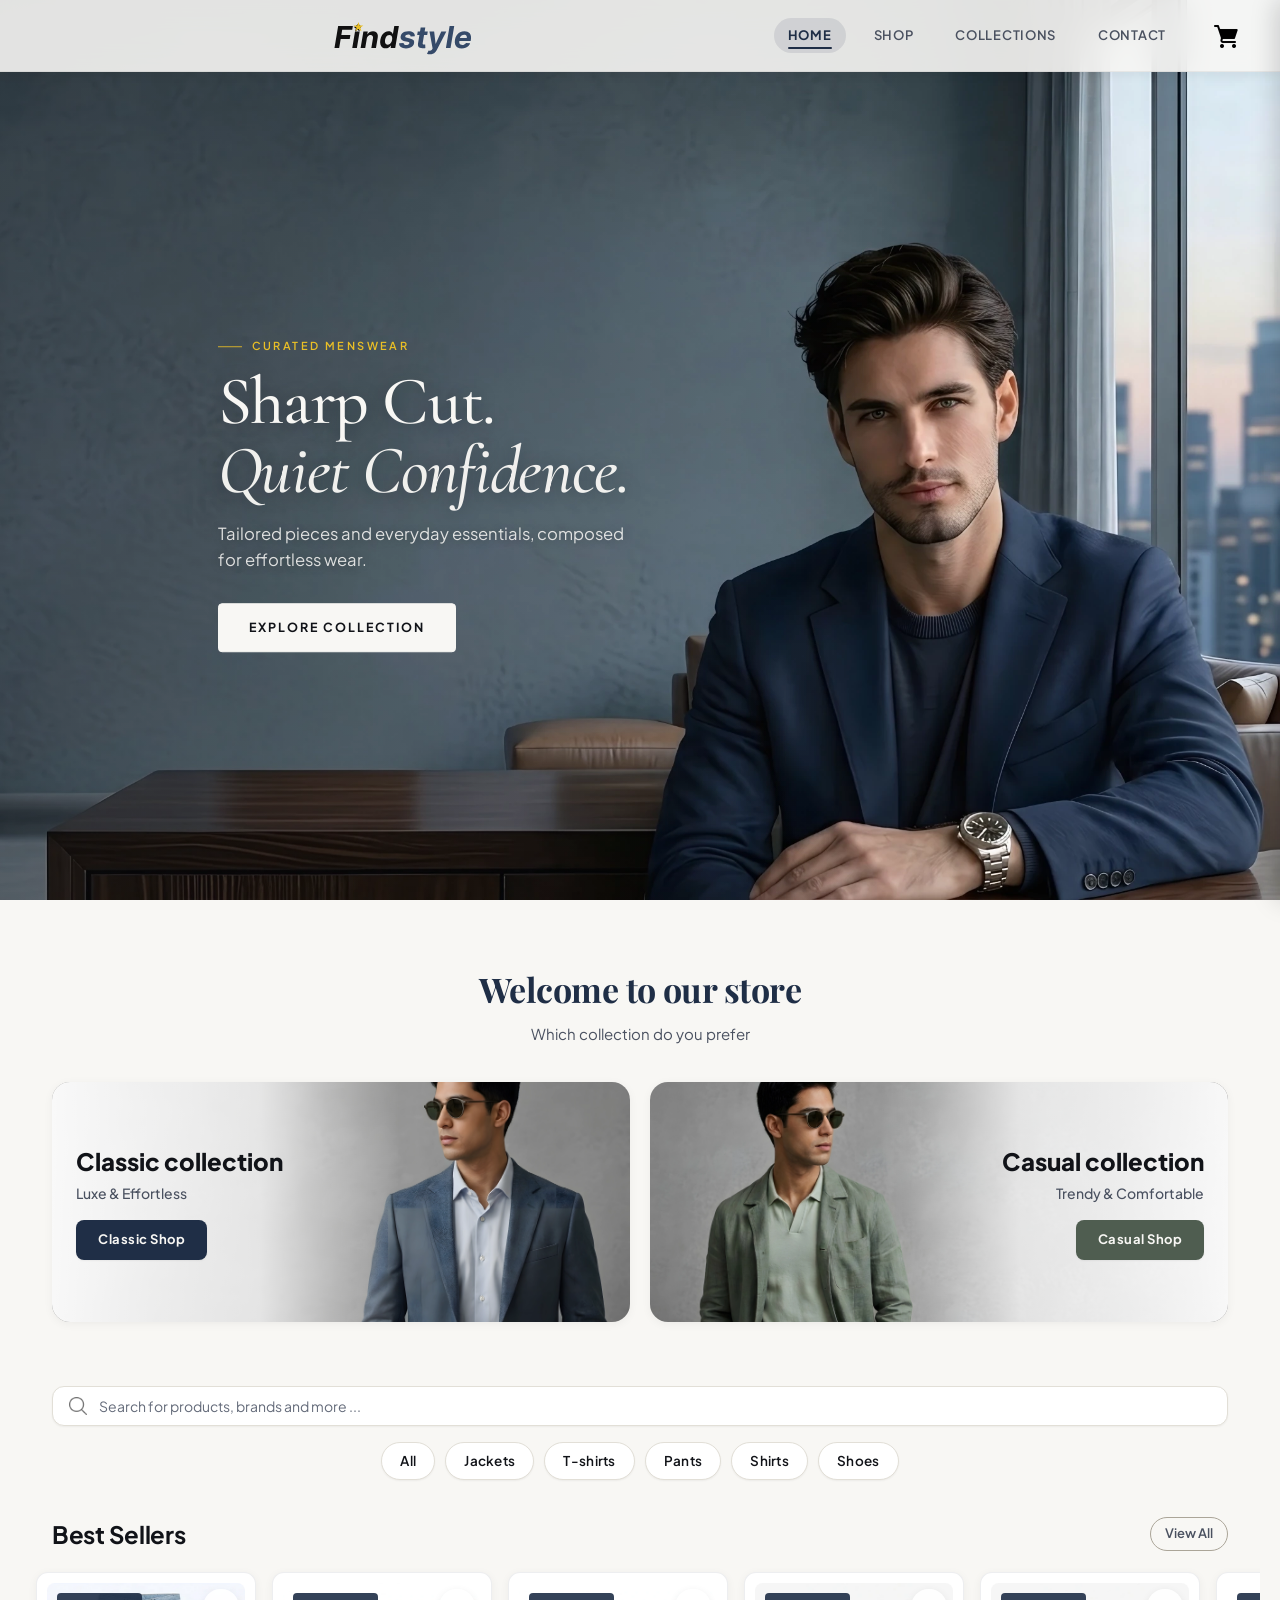
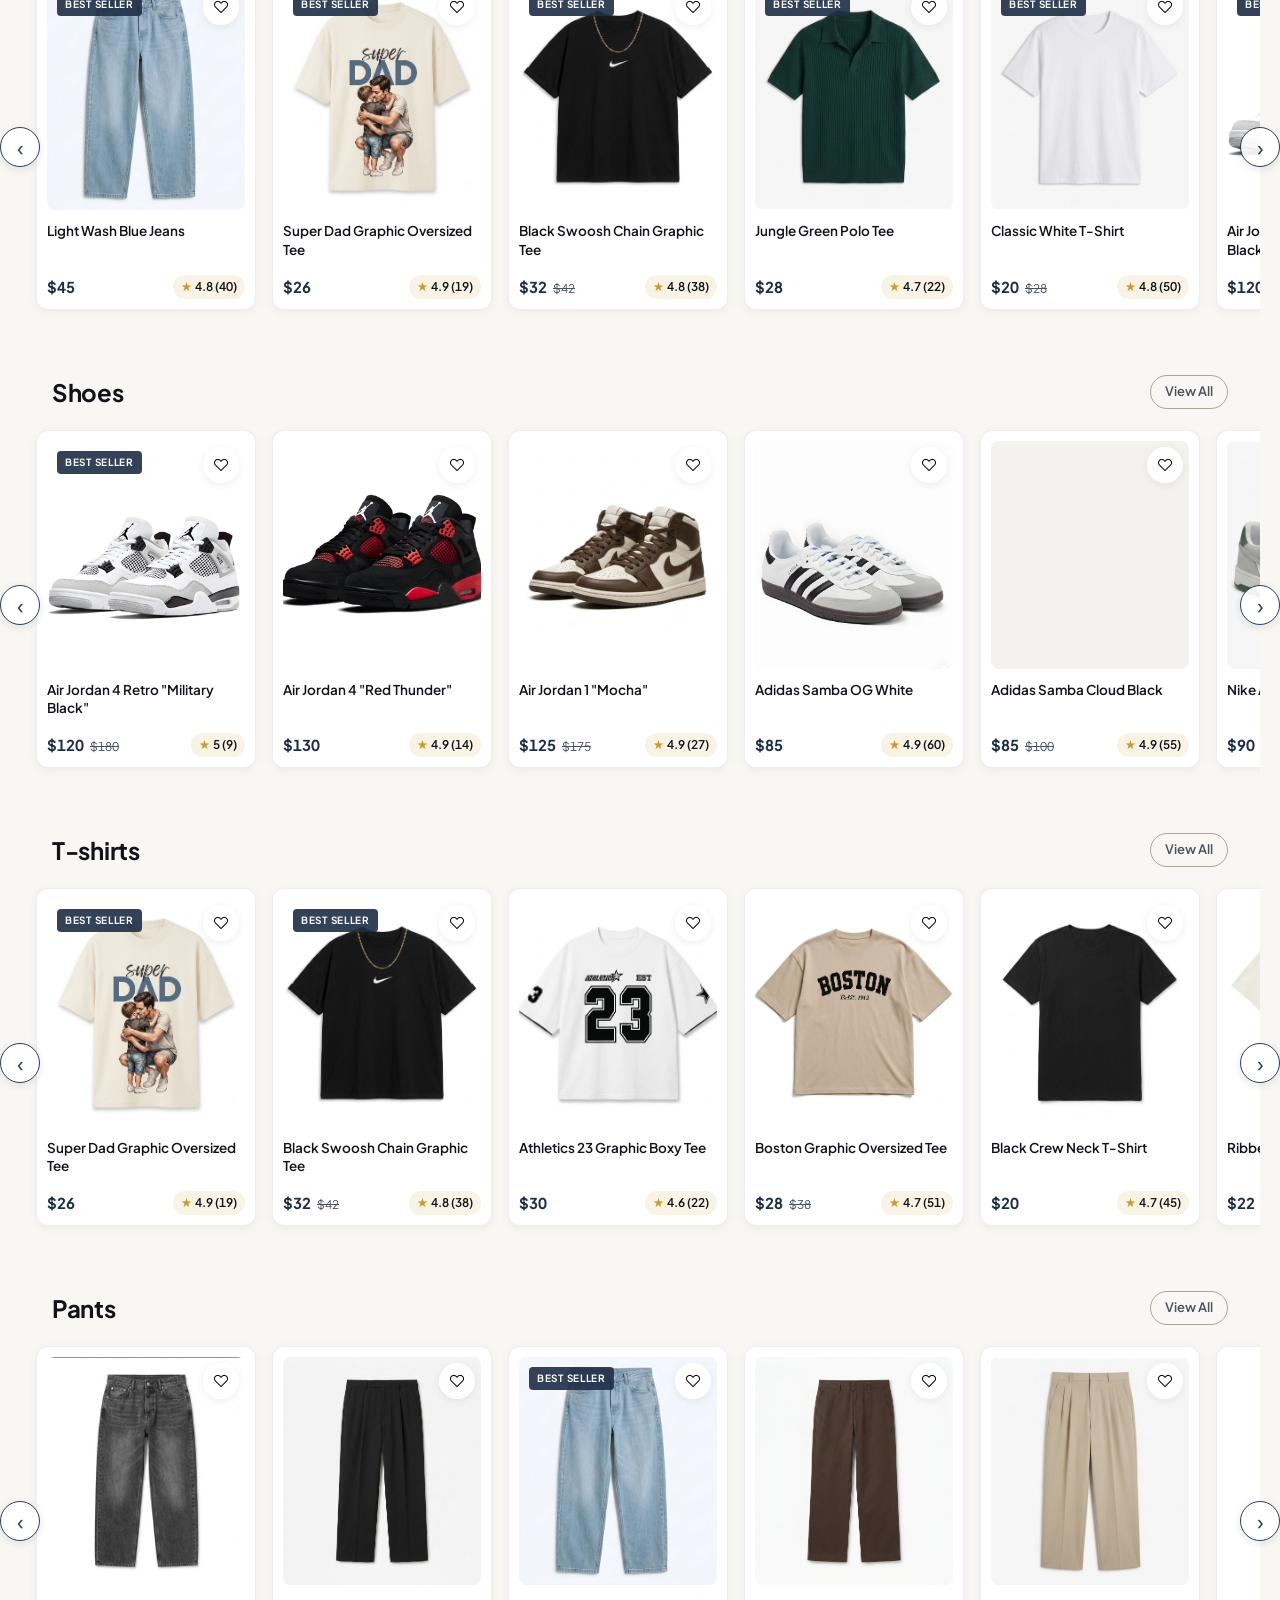
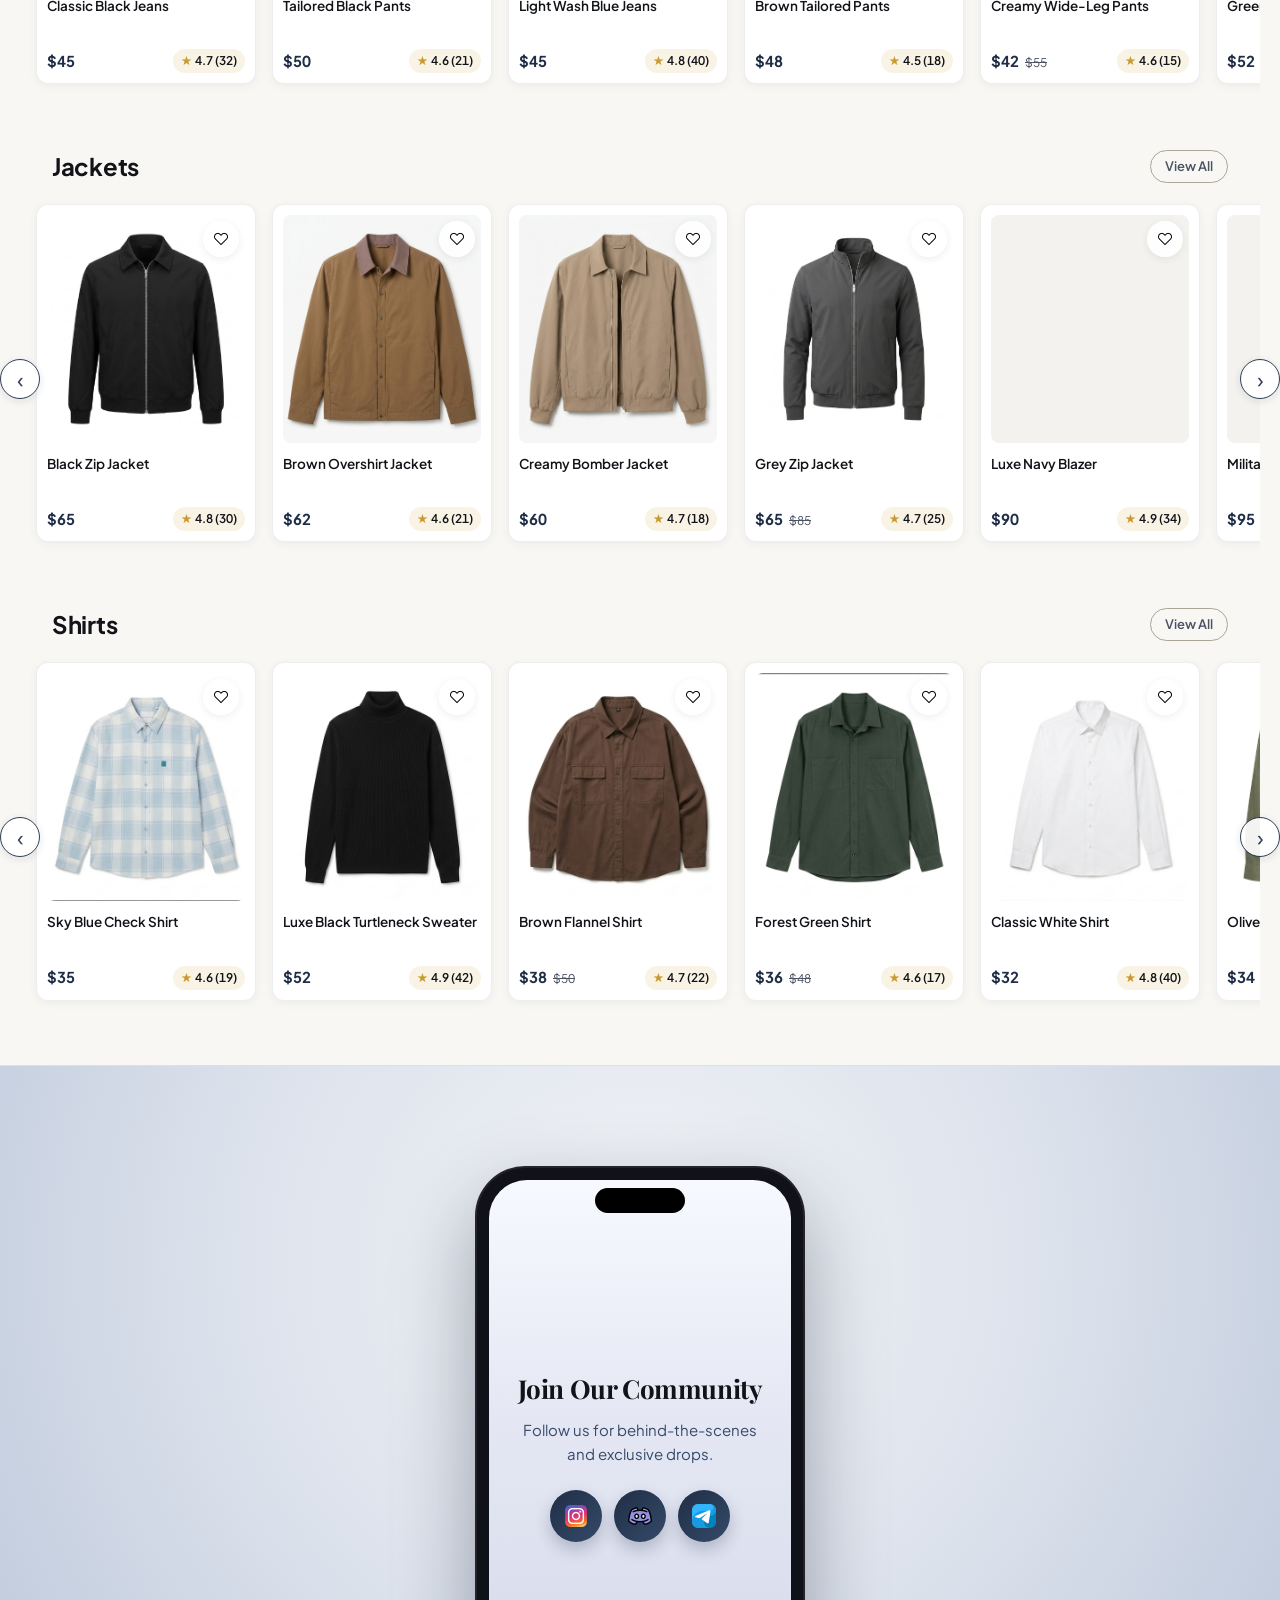
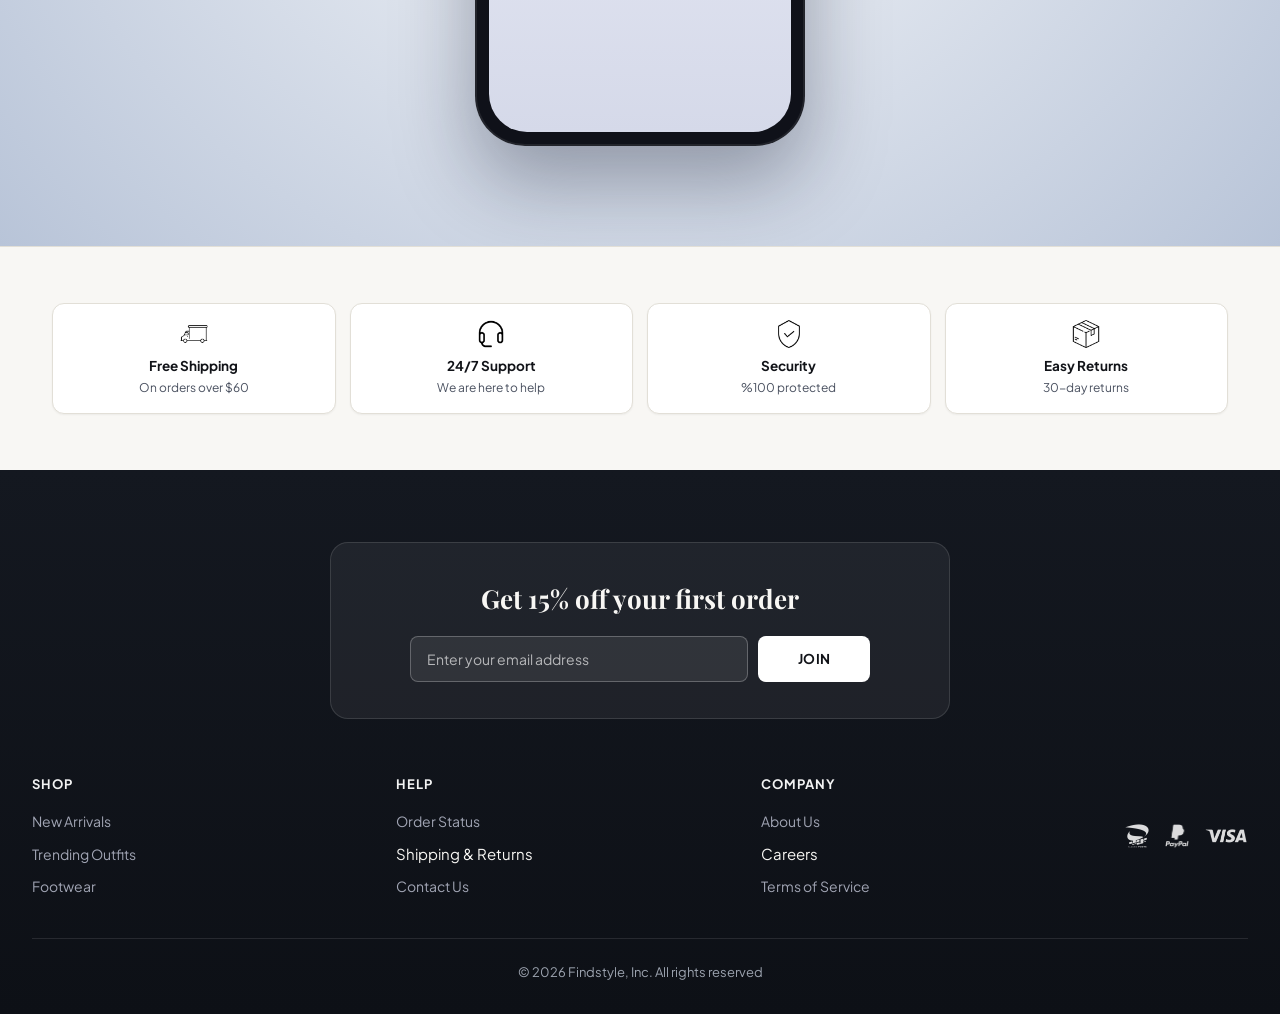
==== index.html @ 79b7d86c "Polish UI/UX, cart experience, and realistic catalog discounts" ====
﻿<!doctype html>
<html lang="en">
  <head>
    <meta charset="UTF-8" />
    <meta name="viewport" content="width=device-width, initial-scale=1.0" />
    <meta name="description" content="Discover modern, curated menswear at FindStyle. Explore premium denim, tailored pants, casual essentials, and complete styled outfits with instant WhatsApp ordering." />
    <title>FindStyle — Modern Menswear & Curated Outfits</title>
    <link rel="canonical" href="https://nassim-dev1.github.io/findstyle-ecommerce/" />
    <meta property="og:type" content="website" />
    <meta property="og:site_name" content="FindStyle" />
    <meta property="og:title" content="FindStyle — Modern Menswear & Curated Outfits" />
    <meta property="og:description" content="Discover modern, curated menswear at FindStyle. Explore premium denim, tailored pants, casual essentials, and complete styled outfits with instant WhatsApp ordering." />
    <meta property="og:url" content="https://nassim-dev1.github.io/findstyle-ecommerce/" />
    <meta property="og:image" content="https://nassim-dev1.github.io/findstyle-ecommerce/img/hero/desktopHero.webp" />
    <meta name="twitter:card" content="summary_large_image" />
    <meta name="twitter:title" content="FindStyle — Modern Menswear & Curated Outfits" />
    <meta name="twitter:description" content="Discover modern, curated menswear at FindStyle. Explore premium denim, tailored pants, casual essentials, and complete styled outfits with instant WhatsApp ordering." />
    <meta name="twitter:image" content="https://nassim-dev1.github.io/findstyle-ecommerce/img/hero/desktopHero.webp" />
    <script type="application/ld+json">
      {
        "@context": "https://schema.org",
        "@graph": [
          {
            "@type": "Organization",
            "name": "FindStyle",
            "url": "https://nassim-dev1.github.io/findstyle-ecommerce/",
            "logo": "https://nassim-dev1.github.io/findstyle-ecommerce/img/general/logo.svg"
          },
          {
            "@type": "WebSite",
            "name": "FindStyle",
            "url": "https://nassim-dev1.github.io/findstyle-ecommerce/"
          }
        ]
      }
    </script>
    <link rel="stylesheet" href="style.css" />
    <link rel="preload" as="image" href="img/hero/desktopHero.webp" fetchpriority="high" />
    <link rel="icon" href="favicon.png" />
    <link rel="preconnect" href="https://fonts.googleapis.com" />
    <link rel="preconnect" href="https://fonts.gstatic.com" crossorigin />
    <link
      href="https://fonts.googleapis.com/css2?family=Cormorant+Garamond:ital,wght@0,500;0,600;1,500&family=Playfair+Display:wght@600;700&family=Plus+Jakarta+Sans:wght@400;500;600;700&display=swap"
      rel="stylesheet"
    />
  </head>
  
  <body class="page-home">
    <a href="#mainContent" class="skip-link">Skip to main content</a>
    <header class="header">
      <div class="header-left">
        <button class="menu-toggle" id="menuToggle" aria-label="Open menu">
          <img src="img/icons/menu.png" alt="Menu" width="96" height="96" />
        </button>
      </div>
      <a href="index.html" class="logo">
        <img src="img/general/logo.svg" alt="Findstyle" width="121" height="33" />
      </a>
      <div class="header-right">
        <nav class="desktop-nav" aria-label="Main Navigation">
          <div class="desktop-nav-links">
            <ul>
              <li><a class="active" href="index.html">HOME</a></li>
              <li><a href="shop.html">SHOP</a></li>
              <li><a href="collections.html">COLLECTIONS</a></li>
              <li><a href="https://wa.me/213559959122">CONTACT</a></li>
            </ul>
          </div>
        </nav>
        <button class="cart-btn" id="cartBtn" aria-label="Shopping Cart">
          <img src="img/icons/cart.png" alt="Cart" width="96" height="96" />
          <span class="cart-count" id="cartCount">0</span>
        </button>
      </div>
    </header>

    <nav class="mobile-nav" id="mobileNav" aria-label="Mobile Navigation">
      <div class="mobile-nav-header">
        <img src="img/general/logo.svg" alt="FindStyle" width="121" height="33" class="mobile-nav-logo" />
        <button class="nav-close" id="navClose" aria-label="Close menu">
          <img src="img/icons/close.png" alt="Close menu" width="96" height="96" />
        </button>
      </div>
      <ul>
        <li><a href="index.html">HOME</a></li>
        <li><a href="shop.html">SHOP</a></li>
        <li><a href="collections.html">COLLECTIONS</a></li>
        <li><a href="https://wa.me/213559959122">CONTACT</a></li>
      </ul>
      <div class="mobile-nav-footer">
        <p class="mobile-nav-tagline">Modern Menswear &amp; Curated Looks</p>
      </div>
    </nav>
    <div class="nav-overlay" id="navOverlay"></div>

    <main id="mainContent" tabindex="-1">

    <section class="hero">
      <div class="hero-track-mobile" id="heroTrackMobile">
        <div
          class="hero-slide"
          style="background-image: url(&quot;img/hero/desktopHero.webp&quot;)"
        ></div>
      </div>
      <div class="hero-content">
        <span class="hero-eyebrow">Curated Menswear</span>
        <h1>Sharp Cut. <span class="hero-line-accent">Quiet Confidence.</span></h1>
        <p>Tailored pieces and everyday essentials, composed for effortless wear.</p>
        <a href="shop.html" class="hero-btn">Explore Collection</a>
      </div>
      <div class="hero-dots" id="heroDots">
        <button
          class="dot is-active"
          data-index="0"
          aria-label="Slide 1"
        ></button>
      </div>
    </section>

    <section class="collection">
      <div class="collection-header">
        <h2>Welcome to our store</h2>
        <p>Which collection do you prefer</p>
      </div>
      <div class="collection-div">
        <article class="collection-card">
          <img src="img/general/classic1.webp" alt="classic outfit" width="2560" height="1429" decoding="async" />
          <div class="card-content classic-content">
            <h3>Classic collection</h3>
            <p>Luxe &amp; Effortless</p>
            <a
              href="collections.html?category=classic"
              class="collection-btn"
              style="background: #1F2E46"
              >Classic Shop</a
            >
          </div>
        </article>
        <article class="collection-card">
          <img src="img/general/casual1.webp" alt="casual outfit" width="2560" height="1368" decoding="async" />
          <div class="card-content casual-content">
            <h3>Casual collection</h3>
            <p>Trendy &amp; Comfortable</p>
            <a
              href="collections.html?category=casual"
              class="collection-btn"
              style="background: #4F5D50"
              >Casual Shop</a
            >
          </div>
        </article>
      </div>
    </section>

    <section class="search-bar">
      <img
        src="img/icons/search-interface-symbol.png"
        class="search-icon"
        alt="Search" width="96" height="96" />
      <input
        type="search" aria-label="Search for products, brands and more"
        placeholder="Search for products, brands and more ..."
      />
      <button class="filter-btn" id="filterBtn" aria-label="Filter">
        <img src="img/icons/slideBar.png" class="filter-icon" alt="Filter" width="96" height="96" />
      </button>
      <div class="filter-dropdown" id="filterDropdown">
        <ul>
          <li><a href="shop.html?category=all" class="filter-option">All</a></li>
          <li><a href="shop.html?category=jackets" class="filter-option">Jackets</a></li>
          <li><a href="shop.html?category=T-shirts" class="filter-option">T-shirts</a></li>
          <li><a href="shop.html?category=pants" class="filter-option">Pants</a></li>
          <li><a href="shop.html?category=shirts" class="filter-option">Shirts</a></li>
          <li><a href="shop.html?category=shoes" class="filter-option">Shoes</a></li>
        </ul>
      </div>
    </section>

    <section class="desk-search-div">
      <div class="search-bar">
        <img
          src="img/icons/search-interface-symbol.png"
          class="search-icon"
          alt="Search" width="96" height="96" />
        <input
          type="search" aria-label="Search for products, brands and more"
          placeholder="Search for products, brands and more ..."
        />
      </div>
      <div class="desk-catego">
        <a href="shop.html?category=all" class="filter-option" data-category="all">All</a>
        <a href="shop.html?category=jackets" class="filter-option" data-category="jackets">Jackets</a>
        <a href="shop.html?category=T-shirts" class="filter-option" data-category="T-shirts">T-shirts</a>
        <a href="shop.html?category=pants" class="filter-option" data-category="pants">Pants</a>
        <a href="shop.html?category=shirts" class="filter-option" data-category="shirts">Shirts</a>
        <a href="shop.html?category=shoes" class="filter-option" data-category="shoes">Shoes</a>
      </div>
    </section>

    <section class="category-row" data-category="bestsellers">
      <div class="category-header">
        <h2>Best Sellers</h2>
        <a href="shop.html?category=bestsellers" class="view-all">View All</a>
      </div>
      <div class="product-scroll-wrapper"><button type="button" class="scroll-arrow scroll-arrow-prev" aria-label="Scroll left">&#8249;</button><div class="product-scroll"></div><button type="button" class="scroll-arrow scroll-arrow-next" aria-label="Scroll right">&#8250;</button></div>
    </section>

    <section class="category-row" data-category="shoes">
      <div class="category-header">
        <h2>Shoes</h2>
        <a href="shop.html?category=shoes" class="view-all">View All</a>
      </div>
      <div class="product-scroll-wrapper"><button type="button" class="scroll-arrow scroll-arrow-prev" aria-label="Scroll left">&#8249;</button><div class="product-scroll"></div><button type="button" class="scroll-arrow scroll-arrow-next" aria-label="Scroll right">&#8250;</button></div>
    </section>

    <section class="category-row" data-category="T-shirts">
      <div class="category-header">
        <h2>T-shirts</h2>
        <a href="shop.html?category=T-shirts" class="view-all">View All</a>
      </div>
      <div class="product-scroll-wrapper"><button type="button" class="scroll-arrow scroll-arrow-prev" aria-label="Scroll left">&#8249;</button><div class="product-scroll"></div><button type="button" class="scroll-arrow scroll-arrow-next" aria-label="Scroll right">&#8250;</button></div>
    </section>

    <section class="category-row" data-category="pants">
      <div class="category-header">
        <h2>Pants</h2>
        <a href="shop.html?category=pants" class="view-all">View All</a>
      </div>
      <div class="product-scroll-wrapper"><button type="button" class="scroll-arrow scroll-arrow-prev" aria-label="Scroll left">&#8249;</button><div class="product-scroll"></div><button type="button" class="scroll-arrow scroll-arrow-next" aria-label="Scroll right">&#8250;</button></div>
    </section>

    <section class="category-row" data-category="jackets">
      <div class="category-header">
        <h2>Jackets</h2>
        <a href="shop.html?category=jackets" class="view-all">View All</a>
      </div>
      <div class="product-scroll-wrapper"><button type="button" class="scroll-arrow scroll-arrow-prev" aria-label="Scroll left">&#8249;</button><div class="product-scroll"></div><button type="button" class="scroll-arrow scroll-arrow-next" aria-label="Scroll right">&#8250;</button></div>
    </section>

    <section class="category-row" data-category="shirts">
      <div class="category-header">
        <h2>Shirts</h2>
        <a href="shop.html?category=shirts" class="view-all">View All</a>
      </div>
      <div class="product-scroll-wrapper"><button type="button" class="scroll-arrow scroll-arrow-prev" aria-label="Scroll left">&#8249;</button><div class="product-scroll"></div><button type="button" class="scroll-arrow scroll-arrow-next" aria-label="Scroll right">&#8250;</button></div>
    </section>

    <section class="desktop-community" id="desktopCommunity">
      <div class="iphone-container">
        <div class="dynamic-island"></div>
        <div class="iphone-screen">
          <div class="screen-content">
            <h2>Join Our Community</h2>
            <p>Follow us for behind-the-scenes and exclusive drops.</p>
            <div class="social-links">
              <a href="#" data-soon="instagram" rel="noopener noreferrer" aria-label="Instagram" class="social-btn"><img src="img/icons/instagram.png" alt="Instagram" width="96" height="96" loading="lazy" decoding="async"></a>
              <a href="#" data-soon="discord" rel="noopener noreferrer" aria-label="Discord" class="social-btn"><img src="img/icons/discord.png" alt="Discord" width="96" height="96" loading="lazy" decoding="async"></a>
              <a href="#" data-soon="telegram" rel="noopener noreferrer" aria-label="Telegram" class="social-btn"><img src="img/icons/telegram.png" alt="Telegram" width="96" height="96" loading="lazy" decoding="async"></a>
            </div>
          </div>
        </div>
      </div>
    </section>

    <section class="featurs">
      <article class="feature-card">
        <img src="img/icons/transport.png" alt="Free shipping" width="96" height="96" loading="lazy" decoding="async" />
        <h3>Free Shipping</h3>
        <p>On orders over $60</p>
      </article>
      <article class="feature-card">
        <img src="img/icons/suport.png" alt="24/7 support" width="96" height="96" loading="lazy" decoding="async" />
        <h3>24/7 Support</h3>
        <p>We are here to help</p>
      </article>
      <article class="feature-card">
        <img src="img/icons/security.png" alt="Secure payment" width="96" height="96" loading="lazy" decoding="async" />
        <h3>Security</h3>
        <p>%100 protected</p>
      </article>
      <article class="feature-card">
        <img src="img/icons/box.png" alt="Easy returns" width="96" height="96" loading="lazy" decoding="async" />
        <h3>Easy Returns</h3>
        <p>30-day returns</p>
      </article>
    </section>
    </main>

    <footer class="site-footer">
      <div class="newsletter">
        <h2>Get 15% off your first order</h2>
        <form class="newsletter-form">
          <input type="email" aria-label="Email address for 15% off first order" placeholder="Enter your email address" required />
          <button type="submit">JOIN</button>
        </form>
      </div>
      <div class="footer-links">
        <div class="footer-col">
          <h3>SHOP</h3>
          <ul>
            <li><a href="shop.html?category=all">New Arrivals</a></li>
            <li><a href="collections.html">Trending Outfits</a></li>
            <li><a href="shop.html?category=shoes">Footwear</a></li>
          </ul>
        </div>
        <div class="footer-col">
          <h3>HELP</h3>
          <ul>
            <li><a href="https://wa.me/213559959122">Order Status</a></li>
            <li><button type="button" class="footer-link-soon" data-label="Shipping &amp; Returns">Shipping &amp; Returns</button></li>
            <li><a href="https://wa.me/213559959122">Contact Us</a></li>
          </ul>
        </div>
        <div class="footer-col desktop-footer-col">
          <h3>COMPANY</h3>
          <ul>
            <li><a href="https://wa.me/213559959122">About Us</a></li>
            <li><button type="button" class="footer-link-soon" data-label="Careers">Careers</button></li>
            <li><a href="https://wa.me/213559959122">Terms of Service</a></li>
          </ul>
        </div>
        <div class="desktop-payment">
          <img src="img/general/baridimob.png" alt="BaridiMob" class="baridimob" width="96" height="96" loading="lazy" decoding="async">
          <img src="img/general/paypal.png" alt="PayPal" class="paypal" width="97" height="96" loading="lazy" decoding="async">
          <img src="img/general/visa.png" alt="Visa" class="visa" width="171" height="96" loading="lazy" decoding="async">
        </div>
      </div>
      <div class="footer-foot">
        <p class="footer-copyright">
          &copy; 2026 Findstyle, Inc. All rights reserved
        </p>
      </div>
    </footer>

    <div class="cart-overlay" id="cartOverlay"></div>

    <div class="cart-drawer" id="cartDrawer">
      <div class="cart-drawer-header">
        <h3>Your Cart</h3>
        <button class="cart-drawer-close" id="cartDrawerClose" aria-label="Close cart">&times;</button>
      </div>
      <div class="cart-items" id="cartItems"></div>
      <div class="cart-footer">
        <div class="cart-total">
          <span>Total:</span>
          <span id="cartTotal">$0</span>
        </div>
        <div class="cart-footer-actions">
          <button type="button" class="btn-clear-cart" id="clearCartBtn">Clear Cart</button>
          <a
            href="https://wa.me/213559959122"
            class="btn-checkout"
            id="checkoutBtn"
            target="_blank"
            rel="noopener noreferrer"
            >Order via WhatsApp</a
          >
        </div>
      </div>
    </div>

    <script src="products.js" defer></script>
    <script src="script.js" defer></script>
  </body>
</html>
---- style.css ----
/* ==========================================================================
   FindStyle E-Commerce — Design System & Master Stylesheet
   Stage 2 Refactoring: Tokenized, Deduplicated, Accessible & Responsive
   ========================================================================== */

/* --------------------------------------------------------------------------
   1. Design Tokens (CSS Custom Properties)
   -------------------------------------------------------------------------- */
:root {
  /* Brand Palette — Tailored Slate-Navy, Warm Alabaster & Burnished Gold */
  --color-primary: #1F2E46;
  --color-primary-hover: #162235;
  --color-primary-light: #354A69;
  --color-primary-glow: rgba(31, 46, 70, 0.10);
  --color-secondary: #354A69;
  --color-accent: #C99A2E;
  --color-accent-bright: #EABF26;

  --color-accent-classic: #1F2E46;
  --color-accent-casual: #4F5D50;

  /* Neutrals & Surfaces */
  --color-bg-body: #F8F7F4;
  --color-bg-surface: #FFFFFF;
  --color-bg-card: #F3F2EE;
  --color-bg-subtle: #ECEAE4;
  --color-bg-muted: #E6E4DD;
  --color-bg-header: rgba(248, 247, 244, 0.90);
  --color-bg-dark: #141820;
  --color-bg-dark-deep: #0D1016;

  /* Borders */
  --color-border: #E2DFD7;
  --color-border-hover: #C8C3B8;
  --color-border-dark: #ABA598;
  --color-border-card: #E6E3DC;

  /* Typography */
  --font-hero: 'Cormorant Garamond', 'Playfair Display', Georgia, serif;
  --font-display: 'Playfair Display', Georgia, 'Times New Roman', serif;
  --font-sans: 'Plus Jakarta Sans', -apple-system, BlinkMacSystemFont, 'Segoe UI', Roboto, Oxygen, Ubuntu, Cantarell, sans-serif;
  --color-text-main: #111318;
  --color-text-muted: #4A5160; /* WCAG AA/AAA: 7.5:1 on alabaster/white */
  --color-text-light: #646B7A; /* WCAG AA: 4.8:1+ on alabaster/white */
  --color-text-inverse: #F8F7F4;

  /* Spacing & Radii */
  --header-height: clamp(64px, 6vw, 72px);
  --page-top-offset: clamp(92px, 9vw, 112px);
  --radius-xs: 4px;
  --radius-sm: 8px;
  --radius-md: 12px;
  --radius-lg: 18px;
  --radius-xl: 24px;
  --radius-pill: 9999px;

  /* Shadows */
  --shadow-xs: 0 1px 2px rgba(17, 19, 24, 0.05);
  --shadow-sm: 0 2px 8px rgba(17, 19, 24, 0.07);
  --shadow-lg: 0 12px 32px rgba(17, 19, 24, 0.15);
  --shadow-card: 0 2px 10px rgba(17, 19, 24, 0.05);
  --shadow-card-hover: 0 8px 24px rgba(17, 19, 24, 0.11);
  --shadow-drawer: -4px 0 24px rgba(17, 19, 24, 0.18);
  --shadow-dropdown: 0 8px 24px rgba(17, 19, 24, 0.12);

  /* Semantic Status & Utility Tokens */
  --color-rating: #C99A2E;
  --color-warning: #B45309;
  --color-danger: #B91C1C;
  --color-danger-hover: #991B1B;
  --color-danger-subtle: rgba(185, 28, 28, 0.08);
  --color-success: #15803D;
  --color-info: #1D4ED8;
  --color-whatsapp: #15803D;
  --color-whatsapp-hover: #116631;

  /* Transitions */
  --transition-fast: 0.15s ease;
  --transition-normal: 0.25s ease;
  --transition-smooth: 0.35s cubic-bezier(0.16, 1, 0.3, 1);
}


/* Accessible Focus Indicators (WCAG 2.4.7 & Web Interface Guidelines) */
:focus-visible {
  outline: 2px solid var(--color-primary-light);
  outline-offset: 2px;
}

button:focus-visible,
a:focus-visible,
input:focus-visible,
select:focus-visible {
  outline: 2px solid var(--color-primary-light);
  outline-offset: 2px;
}

:focus:not(:focus-visible) {
  outline: none;
}

.skip-link {
  position: absolute;
  top: -100px;
  left: 16px;
  z-index: 1000;
  padding: 10px 18px;
  background: var(--color-primary);
  color: var(--color-text-inverse);
  font-size: 14px;
  font-weight: 600;
  border-radius: var(--radius-sm);
  box-shadow: var(--shadow-sm);
  transition: top var(--transition-fast);
}

.skip-link:focus-visible {
  top: 12px;
}

/* --------------------------------------------------------------------------
   2. Reset & Base Elements
   -------------------------------------------------------------------------- */
*, *::before, *::after {
  box-sizing: border-box;
  margin: 0;
  padding: 0;
}

html {
  max-width: 100%;
  overflow-x: hidden;
  scroll-behavior: smooth;
  -webkit-text-size-adjust: 100%;
}

main[id],
section[id],
h1,
h2 {
  scroll-margin-top: 96px;
}

body {
  font-family: var(--font-sans);
  font-size: 15px;
  line-height: 1.5;
  color: var(--color-text-main);
  background-color: var(--color-bg-body);
  display: flex;
  flex-direction: column;
  min-height: 100vh;
  max-width: 100%;
  overflow-x: hidden;
  -webkit-font-smoothing: antialiased;
  -moz-osx-font-smoothing: grayscale;
}

a {
  text-decoration: none;
  color: inherit;
  transition: color var(--transition-fast);
}

button {
  font-family: inherit;
  cursor: pointer;
  border: none;
  background: none;
}

img {
  max-width: 100%;
  height: auto;
  display: block;
}

input, select, textarea {
  font-family: inherit;
  font-size: inherit;
}

/* --------------------------------------------------------------------------
   3. Header & Global Navigation
   -------------------------------------------------------------------------- */
.header {
  position: fixed;
  top: 0;
  left: 0;
  width: 100%;
  min-height: var(--header-height);
  z-index: 100;
  display: flex;
  justify-content: space-between;
  align-items: center;
  background-color: var(--color-bg-header);
  backdrop-filter: blur(14px);
  -webkit-backdrop-filter: blur(14px);
  padding: clamp(8px, 1.5vw, 12px) clamp(16px, 3.5vw, 32px);
  box-shadow: 0 2px 12px rgba(17, 18, 22, 0.06);
  border-bottom: 1px solid rgba(24, 25, 31, 0.06);
}

.header-left {
  display: flex;
  align-items: center;
  gap: 4px;
}

.header-right {
  display: flex;
  align-items: center;
  gap: clamp(12px, 2vw, 24px);
}

.menu-toggle,
.back-btn,
.cart-btn {
  background: none;
  border: none;
  display: inline-flex;
  align-items: center;
  justify-content: center;
  min-width: 44px;
  min-height: 44px;
  padding: 8px;
  border-radius: var(--radius-sm);
  transition: background-color var(--transition-fast), transform var(--transition-fast);
  position: relative;
  touch-action: manipulation;
}

.menu-toggle:hover,
.back-btn:hover,
.cart-btn:hover {
  background-color: rgba(0, 0, 0, 0.05);
}

.menu-toggle:active,
.back-btn:active,
.cart-btn:active {
  transform: scale(0.95);
}

.menu-toggle img,
.back-btn img,
.cart-btn img {
  width: clamp(20px, 2.5vw, 24px);
  height: clamp(20px, 2.5vw, 24px);
  object-fit: contain;
}

.logo img {
  height: clamp(34px, 4.5vw, 42px);
  width: auto;
  transition: opacity var(--transition-fast);
}

.logo:hover img {
  opacity: 0.85;
}

/* Cart badge counter */
.cart-count {
  position: absolute;
  top: 0px;
  right: -2px;
  background-color: var(--color-primary);
  color: var(--color-text-inverse);
  font-size: 11px;
  font-weight: 700;
  min-width: 18px;
  height: 18px;
  border-radius: var(--radius-pill);
  display: flex;
  align-items: center;
  justify-content: center;
  padding: 0 4px;
  box-shadow: 0 2px 4px rgba(31, 46, 70, 0.28);
}

/* Desktop Navigation */
.desktop-nav {
  display: none;
  align-items: center;
  gap: clamp(24px, 3vw, 40px);
}

.desktop-nav-links ul {
  display: flex;
  align-items: center;
  gap: clamp(6px, 1.4vw, 14px);
  list-style: none;
}

.desktop-nav-links a {
  display: inline-flex;
  align-items: center;
  font-size: 13px;
  font-weight: 600;
  letter-spacing: 0.7px;
  color: var(--color-text-muted);
  position: relative;
  padding: 8px 14px;
  border-radius: var(--radius-pill);
  transition: color var(--transition-fast), background-color var(--transition-fast);
}

.desktop-nav-links a::after {
  content: '';
  position: absolute;
  bottom: 4px;
  left: 14px;
  right: 14px;
  height: 2px;
  background-color: var(--color-primary);
  border-radius: var(--radius-pill);
  transform: scaleX(0);
  transform-origin: center;
  transition: transform 0.25s cubic-bezier(0.16, 1, 0.3, 1);
}

.desktop-nav-links a:hover {
  color: var(--color-primary);
  background-color: rgba(31, 46, 70, 0.05);
}

.desktop-nav-links a:hover::after {
  transform: scaleX(0.65);
}

.desktop-nav-links a.active {
  color: var(--color-primary);
  font-weight: 700;
  background-color: var(--color-primary-glow);
}

.desktop-nav-links a.active::after {
  transform: scaleX(1);
}

/* Mobile Drawer Navigation */
.mobile-nav {
  position: fixed;
  top: 0;
  left: 0;
  height: 100%;
  width: clamp(270px, 80vw, 330px);
  background: var(--color-bg-surface);
  transform: translateX(-100%);
  visibility: hidden;
  transition: transform 0.38s cubic-bezier(0.16, 1, 0.3, 1), visibility 0.38s ease;
  z-index: 200;
  padding: 0;
  box-shadow: 6px 0 32px rgba(17, 18, 22, 0.16);
  display: flex;
  flex-direction: column;
  overscroll-behavior: contain;
}

.mobile-nav.is-open {
  transform: translateX(0);
  visibility: visible;
}

.mobile-nav-header {
  display: flex;
  align-items: center;
  justify-content: space-between;
  padding: 14px 16px 14px 20px;
  border-bottom: 1px solid var(--color-border);
  min-height: var(--header-height);
}

.mobile-nav-logo {
  height: 32px;
  width: auto;
}

.mobile-nav ul {
  list-style: none;
  display: flex;
  flex-direction: column;
  gap: 8px;
  padding: 20px 16px;
  margin-top: 0;
  flex: 1;
}

.mobile-nav li {
  opacity: 0;
  transform: translateX(-12px);
  transition: opacity 0.28s ease, transform 0.34s cubic-bezier(0.16, 1, 0.3, 1);
}

.mobile-nav.is-open li {
  opacity: 1;
  transform: translateX(0);
}

.mobile-nav.is-open li:nth-child(1) { transition-delay: 0.05s; }
.mobile-nav.is-open li:nth-child(2) { transition-delay: 0.09s; }
.mobile-nav.is-open li:nth-child(3) { transition-delay: 0.13s; }
.mobile-nav.is-open li:nth-child(4) { transition-delay: 0.17s; }

.mobile-nav li a {
  display: flex;
  align-items: center;
  justify-content: space-between;
  width: 100%;
  min-height: 48px;
  padding: 12px 16px;
  border-radius: var(--radius-md);
  font-size: 16px;
  font-weight: 600;
  color: var(--color-text-main);
  letter-spacing: 0.6px;
  touch-action: manipulation;
  transition: color var(--transition-fast), background-color var(--transition-fast), transform var(--transition-fast);
}

.mobile-nav li a::after {
  content: '›';
  font-size: 20px;
  line-height: 1;
  font-weight: 400;
  color: var(--color-text-light);
  transition: transform var(--transition-fast), color var(--transition-fast);
}

.mobile-nav li a:hover,
.mobile-nav li a:active {
  color: var(--color-primary);
  background-color: var(--color-bg-subtle);
}

.mobile-nav li a:hover::after,
.mobile-nav li a:active::after {
  color: var(--color-primary);
  transform: translateX(3px);
}

.mobile-nav li a:active {
  transform: scale(0.99);
}

.mobile-nav li a.active {
  color: var(--color-primary);
  background-color: var(--color-primary-glow);
  font-weight: 700;
}

.mobile-nav li a.active::after {
  color: var(--color-primary);
}

.mobile-nav-footer {
  padding: 16px 20px 24px;
  border-top: 1px solid var(--color-border);
}

.mobile-nav-tagline {
  font-size: 12.5px;
  font-weight: 500;
  color: var(--color-text-light);
  letter-spacing: 0.2px;
}

.nav-close {
  position: relative;
  min-width: 44px;
  min-height: 44px;
  display: inline-flex;
  align-items: center;
  justify-content: center;
  padding: 8px;
  border-radius: var(--radius-pill);
  touch-action: manipulation;
  transition: background-color var(--transition-fast), transform var(--transition-fast);
}

.nav-close::after {
  content: "";
  position: absolute;
  inset: -4px;
}

.nav-close:hover {
  background-color: var(--color-bg-subtle);
}

.nav-close:active {
  transform: scale(0.94);
}

.nav-close img {
  width: 20px;
  height: 20px;
}

.nav-overlay {
  position: fixed;
  inset: 0;
  background: rgba(0, 0, 0, 0.45);
  opacity: 0;
  pointer-events: none;
  transition: opacity var(--transition-normal);
  z-index: 150;
  backdrop-filter: blur(2px);
}

.nav-overlay.is-visible {
  opacity: 1;
  pointer-events: auto;
}

/* --------------------------------------------------------------------------
   4. Hero Section
   -------------------------------------------------------------------------- */
.hero {
  position: relative;
  height: 100dvh;
  min-height: 540px;
  max-height: 920px;
  overflow: hidden;
  background-color: #0b0c10;
}

.hero::after {
  content: "";
  position: absolute;
  inset: 0;
  pointer-events: none;
  z-index: 2;
  background: linear-gradient(
    180deg,
    rgba(14, 18, 26, 0.12) 0%,
    transparent 34%,
    rgba(14, 18, 26, 0.62) 68%,
    rgba(14, 18, 26, 0.9) 100%
  );
}

.hero-track-mobile {
  display: flex;
  width: 100%;
  height: 100%;
}

.hero-slide {
  width: 100%;
  height: 100%;
  background-size: cover;
  background-position: 82% 20%;
  background-repeat: no-repeat;
  flex-shrink: 0;
}

.hero-content {
  position: absolute;
  bottom: clamp(28px, 5.5vh, 48px);
  left: 0;
  right: 0;
  padding: 0 clamp(22px, 6vw, 32px);
  max-width: 480px;
  z-index: 5;
  display: flex;
  flex-direction: column;
  align-items: flex-start;
  justify-content: center;
  text-align: left;
}

.hero-eyebrow {
  display: inline-flex;
  align-items: center;
  gap: 10px;
  font-family: var(--font-sans);
  font-size: 11px;
  font-weight: 600;
  letter-spacing: 0.22em;
  text-transform: uppercase;
  color: var(--color-accent-bright);
  margin-bottom: 12px;
}

.hero-eyebrow::before {
  content: "";
  width: 24px;
  height: 1px;
  background-color: var(--color-accent-bright);
  opacity: 0.85;
}

.hero-content h1 {
  font-family: var(--font-hero);
  color: var(--color-text-inverse);
  font-size: clamp(38px, 10vw, 52px);
  font-weight: 500;
  font-style: normal;
  line-height: 1.02;
  letter-spacing: -0.02em;
  margin-bottom: 14px;
  text-shadow: 0 2px 18px rgba(10, 14, 22, 0.35);
}

.hero-line-accent {
  display: block;
  font-style: italic;
  font-weight: 500;
  color: rgba(248, 247, 244, 0.96);
}

.hero-content p {
  color: rgba(248, 247, 244, 0.86);
  font-size: clamp(14.5px, 3.6vw, 17px);
  font-weight: 400;
  line-height: 1.55;
  max-width: 34ch;
  margin-bottom: 24px;
  text-shadow: 0 1px 10px rgba(10, 14, 22, 0.25);
}

.hero-btn {
  display: inline-flex;
  align-items: center;
  justify-content: center;
  min-height: 46px;
  padding: 14px 30px;
  background: var(--color-text-inverse);
  border: 1.5px solid var(--color-text-inverse);
  border-radius: var(--radius-xs);
  color: var(--color-text-main);
  font-family: var(--font-sans);
  font-size: 12.5px;
  font-weight: 700;
  letter-spacing: 0.16em;
  text-transform: uppercase;
  touch-action: manipulation;
  transition: transform var(--transition-fast), background-color var(--transition-fast), border-color var(--transition-fast), color var(--transition-fast), box-shadow var(--transition-fast);
}

.hero-btn:hover {
  background: var(--color-primary);
  border-color: var(--color-accent-bright);
  color: var(--color-text-inverse);
  transform: translateY(-2px);
  box-shadow: 0 10px 26px rgba(14, 18, 26, 0.32);
}

.hero-dots {
  position: absolute;
  bottom: 24px;
  left: 0;
  right: 0;
  display: flex;
  justify-content: center;
  gap: 8px;
  z-index: 10;
}

.dot::before {
  content: '';
  position: absolute;
  top: -16px;
  left: -16px;
  right: -16px;
  bottom: -16px;
  min-width: 44px;
  min-height: 44px;
}

.dot {
  width: 10px;
  height: 10px;
  position: relative;
  border-radius: var(--radius-pill);
  background: rgba(255, 255, 255, 0.4);
  border: none;
  cursor: pointer;
  transition: background var(--transition-fast), width var(--transition-fast);
}

.dot.is-active {
  background: var(--color-text-inverse);
  width: 22px;
}

/* --------------------------------------------------------------------------
   5. Collections Banners (Classic / Casual)
   -------------------------------------------------------------------------- */
.collection {
  padding: clamp(36px, 6vw, 64px) clamp(16px, 4vw, 32px);
  max-width: 1240px;
  margin: 0 auto;
  text-align: center;
  width: 100%;
}

.collection-header h2 {
  font-family: var(--font-display);
  font-size: clamp(26px, 4vw, 34px);
  font-weight: 700;
  color: var(--color-primary);
  margin-bottom: 8px;
  letter-spacing: -0.015em;
}

.collection-header p {
  font-size: 15px;
  color: var(--color-text-muted);
  margin-bottom: clamp(24px, 4vw, 36px);
}

.collection-div {
  display: grid;
  grid-template-columns: 1fr;
  gap: 20px;
}

.collection-card {
  position: relative;
  height: 240px;
  border-radius: var(--radius-lg);
  overflow: hidden;
  box-shadow: var(--shadow-card);
  transition: transform var(--transition-normal), box-shadow var(--transition-normal);
}

.collection-card:hover {
  transform: translateY(-3px);
  box-shadow: var(--shadow-card-hover);
}

.collection-card img {
  position: absolute;
  inset: 0;
  width: 100%;
  height: 100%;
  object-fit: cover;
  transition: transform var(--transition-smooth);
}

.collection-card:hover img {
  transform: scale(1.03);
}

.card-content {
  position: relative;
  z-index: 2;
  padding: 24px;
  display: flex;
  flex-direction: column;
  justify-content: center;
  height: 100%;
  max-width: 60%;
}

.classic-content {
  margin-right: auto;
  text-align: left;
  align-items: flex-start;
  background: linear-gradient(90deg, rgba(255, 255, 255, 0.95) 0%, rgba(255, 255, 255, 0.75) 60%, transparent 100%);
}

.casual-content {
  margin-left: auto;
  text-align: right;
  align-items: flex-end;
  background: linear-gradient(270deg, rgba(255, 255, 255, 0.95) 0%, rgba(255, 255, 255, 0.75) 60%, transparent 100%);
}

.card-content h3 {
  font-size: clamp(20px, 3.5vw, 24px);
  font-weight: 800;
  color: var(--color-text-main);
  margin-bottom: 4px;
}

.card-content p {
  font-size: 14px;
  font-weight: 500;
  color: var(--color-text-muted);
  margin-bottom: 16px;
}

.collection-btn {
  display: inline-block;
  padding: 10px 22px;
  color: var(--color-text-inverse);
  border-radius: var(--radius-sm);
  font-size: 13px;
  font-weight: 700;
  letter-spacing: 0.5px;
  box-shadow: var(--shadow-xs);
  transition: transform var(--transition-fast), opacity var(--transition-fast);
}

.collection-btn:hover {
  transform: translateY(-2px);
  opacity: 0.92;
}

/* --------------------------------------------------------------------------
   6. Search & Category Filters
   -------------------------------------------------------------------------- */
.search-bar {
  display: flex;
  align-items: center;
  gap: 12px;
  padding: 10px 16px;
  margin: 0 clamp(16px, 4vw, 32px) 24px;
  background: var(--color-bg-surface);
  border: 1px solid var(--color-border);
  border-radius: var(--radius-md);
  box-shadow: var(--shadow-xs);
  position: relative;
  transition: border-color var(--transition-fast), box-shadow var(--transition-fast);
}

.search-bar:focus-within {
  border-color: var(--color-primary-light);
  box-shadow: 0 0 0 3px var(--color-primary-glow);
}

.search-icon,
.filter-icon {
  width: 18px;
  height: 18px;
  flex-shrink: 0;
  opacity: 0.6;
}

.search-bar input {
  flex: 1;
  border: none;
  outline: none;
  font-size: 14px;
  background: transparent;
  color: var(--color-text-main);
}

.search-bar input::placeholder {
  color: var(--color-text-light);
}

.filter-btn {
  background: none;
  border: none;
  padding: 4px;
  display: flex;
  align-items: center;
  justify-content: center;
  border-radius: var(--radius-xs);
}

.filter-dropdown {
  position: absolute;
  top: calc(100% + 8px);
  right: 0;
  background: var(--color-bg-surface);
  border: 1px solid var(--color-border);
  border-radius: var(--radius-md);
  box-shadow: var(--shadow-dropdown);
  min-width: 180px;
  opacity: 0;
  transform: translateY(-6px);
  pointer-events: none;
  transition: opacity var(--transition-fast), transform var(--transition-fast);
  z-index: 50;
  overflow: hidden;
}

.filter-dropdown.is-open {
  opacity: 1;
  transform: translateY(0);
  pointer-events: auto;
}

.filter-dropdown ul {
  list-style: none;
  padding: 6px 0;
}

.filter-option {
  display: block;
  width: 100%;
  text-align: left;
  padding: 10px 18px;
  background: none;
  border: none;
  font-size: 14px;
  font-weight: 500;
  color: var(--color-text-main);
  transition: background-color var(--transition-fast), color var(--transition-fast);
}

.filter-option:hover,
.filter-option:active {
  background-color: var(--color-bg-muted);
  color: var(--color-primary);
}

.filter-option.is-active {
  background-color: var(--color-primary-glow);
  color: var(--color-primary);
  font-weight: 700;
}

/* Desktop Search & Category Bar */
.desk-search-div {
  display: none;
  flex-direction: column;
  gap: 16px;
  max-width: 1240px;
  margin: 0 auto 36px;
  padding: 0 clamp(16px, 4vw, 32px);
  width: 100%;
}

.desk-search-div .search-bar {
  margin: 0;
}

.desk-catego {
  display: flex;
  flex-wrap: wrap;
  gap: 10px;
  justify-content: center;
}

.desk-catego .filter-option {
  width: auto;
  padding: 8px 18px;
  border: 1px solid var(--color-border);
  border-radius: var(--radius-pill);
  background: var(--color-bg-surface);
  font-size: 13.5px;
  font-weight: 600;
  letter-spacing: 0.3px;
  box-shadow: var(--shadow-xs);
  transition: border-color var(--transition-fast), color var(--transition-fast), background-color var(--transition-fast), transform var(--transition-fast);
}

.desk-catego .filter-option:hover {
  border-color: var(--color-primary);
  color: var(--color-primary);
  background-color: var(--color-primary-glow);
  transform: translateY(-1px);
}

.desk-catego .filter-option.is-active {
  background-color: var(--color-primary);
  border-color: var(--color-primary);
  color: var(--color-text-inverse);
}

/* --------------------------------------------------------------------------
   7. Product Rows & Cards (Home Page)
   -------------------------------------------------------------------------- */
.category-row {
  margin-bottom: clamp(32px, 5vw, 48px);
  max-width: 1240px;
  margin-inline: auto;
  width: 100%;
}

.category-header {
  display: flex;
  justify-content: space-between;
  align-items: center;
  padding: 0 clamp(16px, 4vw, 32px);
  margin-bottom: 16px;
}

.category-header h2 {
  font-size: clamp(19px, 3vw, 24px);
  font-weight: 700;
  letter-spacing: -0.3px;
  color: var(--color-text-main);
}

.view-all {
  font-size: 13px;
  font-weight: 600;
  padding: 6px 14px;
  border: 1px solid var(--color-border-dark);
  border-radius: var(--radius-pill);
  color: var(--color-text-muted);
  transition: border-color var(--transition-fast), color var(--transition-fast), background-color var(--transition-fast);
}

.view-all:hover {
  border-color: var(--color-primary);
  color: var(--color-primary);
  background-color: var(--color-primary-glow);
}

.product-scroll {
  display: flex;
  gap: 16px;
  overflow-x: auto;
  padding: 4px clamp(16px, 4vw, 32px) 16px;
  scroll-padding-left: 16px;
  scroll-snap-type: x mandatory;
  -webkit-overflow-scrolling: touch;
  scrollbar-width: thin;
}

.product-scroll::-webkit-scrollbar {
  height: 6px;
}

.product-scroll::-webkit-scrollbar-thumb {
  background: var(--color-border-dark);
  border-radius: var(--radius-pill);
}

.product-card {
  position: relative;
  flex: 0 0 auto;
  width: clamp(160px, 38vw, 210px);
  scroll-snap-align: start;
  background: var(--color-bg-surface);
  border: 1px solid var(--color-border-card);
  border-radius: var(--radius-md);
  padding: 10px;
  box-shadow: var(--shadow-card);
  transition: transform var(--transition-fast), box-shadow var(--transition-fast);
  display: flex;
  flex-direction: column;
}

.product-card:hover {
  transform: translateY(-3px);
  box-shadow: var(--shadow-card-hover);
}

.product-link {
  display: flex;
  flex-direction: column;
  flex: 1;
}

.product-img {
  position: relative;
  width: 100%;
  aspect-ratio: 1 / 1.15;
  border-radius: var(--radius-sm);
  overflow: hidden;
  background: var(--color-bg-card);
  margin-bottom: 12px;
}

.product-img img {
  width: 100%;
  height: 100%;
  object-fit: cover;
  transition: transform var(--transition-smooth);
}

.product-card:hover .product-img img {
  transform: scale(1.04);
}

.product-card h3 {
  font-size: 13.5px;
  font-weight: 600;
  line-height: 1.35;
  margin-bottom: 10px;
  color: var(--color-text-main);
  display: -webkit-box;
  -webkit-line-clamp: 2;
  -webkit-box-orient: vertical;
  overflow: hidden;
  min-height: 36px;
}

.product-meta {
  display: flex;
  justify-content: space-between;
  align-items: center;
  font-size: 13px;
  margin-top: auto;
  padding-top: 6px;
}

.price {
  font-weight: 700;
  color: var(--color-primary);
  font-size: 15px;
}

.rating {
  color: var(--color-text-muted);
  font-size: 12px;
  display: flex;
  align-items: center;
  gap: 3px;
}

.rating .star {
  color: var(--color-rating);
}

/* Wishlist Button */
.wishlist-btn::before {
  content: '';
  position: absolute;
  top: -4px;
  left: -4px;
  right: -4px;
  bottom: -4px;
  min-width: 44px;
  min-height: 44px;
}

.wishlist-btn {
  position: absolute;
  top: 16px;
  right: 16px;
  width: 36px;
  height: 36px;
  min-width: 36px;
  min-height: 36px;
  background: rgba(255, 255, 255, 0.94);
  box-shadow: var(--shadow-sm);
  border: none;
  border-radius: var(--radius-pill);
  display: flex;
  align-items: center;
  justify-content: center;
  z-index: 5;
  transition: transform var(--transition-fast), background var(--transition-fast);
}

.wishlist-btn::after {
  content: "";
  position: absolute;
  inset: -4px;
}

.wishlist-btn:hover {
  transform: scale(1.1);
  background: #ffffff;
}

.wishlist-btn img {
  width: 16px;
  height: 16px;
  transition: transform 0.15s ease;
}

.wishlist-btn.is-active {
  background: var(--color-danger-subtle);
  border-color: rgba(220, 38, 38, 0.3);
}

.wishlist-btn.is-active img {
  transform: scale(1.08);
  transition: transform var(--transition-fast);
}

/* --------------------------------------------------------------------------
   8. Shop Page (Grid Layout)
   -------------------------------------------------------------------------- */
.page-shop,
.page-collections,
.page-product {
  padding-top: var(--page-top-offset);
}

.shop-toolbar {
  display: flex;
  flex-wrap: wrap;
  align-items: center;
  justify-content: space-between;
  gap: 12px 20px;
  padding: 0 clamp(16px, 4vw, 32px);
  max-width: 1240px;
  margin: 12px auto 24px;
  width: 100%;
}

.shop-heading-group {
  display: flex;
  align-items: baseline;
  gap: 12px;
  flex-wrap: wrap;
}

.shop-toolbar .shop-title {
  padding: 0;
  margin: 0;
  max-width: none;
  width: auto;
}

.shop-result-count {
  font-size: 13.5px;
  font-weight: 500;
  color: var(--color-text-muted);
  font-variant-numeric: tabular-nums;
}

.shop-sort {
  display: flex;
  align-items: center;
  gap: 10px;
}

.shop-sort label {
  font-size: 13.5px;
  font-weight: 600;
  color: var(--color-text-muted);
}

.shop-sort select {
  appearance: none;
  -webkit-appearance: none;
  background-image: url("data:image/svg+xml,%3Csvg xmlns='http://www.w3.org/2000/svg' width='14' height='14' viewBox='0 0 24 24' fill='none' stroke='%234b5563' stroke-width='2' stroke-linecap='round' stroke-linejoin='round'%3E%3Cpolyline points='6 9 12 15 18 9'%3E%3C/polyline%3E%3C/svg%3E");
  background-repeat: no-repeat;
  background-position: right 12px center;
  background-color: var(--color-bg-surface);
  padding: 8px 36px 8px 14px;
  border: 1px solid var(--color-border);
  border-radius: var(--radius-sm);
  font-size: 13.5px;
  font-weight: 600;
  color: var(--color-text-main);
  cursor: pointer;
  transition: border-color var(--transition-fast), box-shadow var(--transition-fast);
}

.shop-sort select:hover {
  border-color: var(--color-primary-light);
}

.shop-sort select:focus-visible {
  border-color: var(--color-primary-light);
  box-shadow: 0 0 0 3px var(--color-primary-glow);
}

.shop-empty-state {
  grid-column: 1 / -1;
  text-align: center;
  padding: 56px 20px;
  display: flex;
  flex-direction: column;
  align-items: center;
  gap: 14px;
  color: var(--color-text-muted);
}

.shop-empty-state p {
  font-size: 15px;
}

.btn-reset-filters {
  padding: 10px 22px;
  background: var(--color-primary);
  color: var(--color-text-inverse);
  border: none;
  border-radius: var(--radius-sm);
  font-size: 13.5px;
  font-weight: 600;
  cursor: pointer;
  transition: background-color var(--transition-fast), transform var(--transition-fast);
}

.btn-reset-filters:hover {
  background: var(--color-primary-hover);
  transform: translateY(-1px);
}

.shop-title {
  font-family: var(--font-display);
  font-size: clamp(26px, 4vw, 38px);
  font-weight: 700;
  letter-spacing: -0.015em;
  color: var(--color-text-main);
  padding: 0 clamp(16px, 4vw, 32px);
  max-width: 1240px;
  margin: 12px auto 24px;
  width: 100%;
}

.shop-grid {
  display: grid;
  grid-template-columns: repeat(2, 1fr);
  gap: clamp(12px, 2.5vw, 24px);
  padding: 0 clamp(16px, 4vw, 32px) 48px;
  max-width: 1240px;
  margin: 0 auto;
  width: 100%;
}

.shop-grid .product-card,
.related-grid .product-card {
  width: 100%;
}

/* --------------------------------------------------------------------------
   9. Collections Page & Outfit Grid
   -------------------------------------------------------------------------- */
.outfit-grid {
  display: grid;
  grid-template-columns: 1fr;
  gap: 24px;
  padding: 0 clamp(16px, 4vw, 32px) 48px;
  max-width: 1240px;
  margin: 0 auto;
  width: 100%;
}

.outfit-card {
  background: var(--color-bg-surface);
  border: 1px solid var(--color-border);
  border-radius: var(--radius-lg);
  overflow: hidden;
  box-shadow: var(--shadow-card);
  display: flex;
  flex-direction: column;
  position: relative;
  transition: transform var(--transition-normal), box-shadow var(--transition-normal);
}

.outfit-card:hover {
  transform: translateY(-4px);
  box-shadow: var(--shadow-card-hover);
}

.outfit-card .card-header {
  display: flex;
  justify-content: space-between;
  align-items: center;
  padding: 16px;
  position: relative;
  z-index: 2;
  background: var(--color-bg-surface);
  border-bottom: 1px solid var(--color-bg-subtle);
}

.outfit-card .card-header h3 {
  font-size: 17px;
  font-weight: 700;
  color: var(--color-text-main);
  margin: 0 auto 0 8px;
}

.options-btn {
  position: relative;
  padding: 6px;
  border-radius: var(--radius-pill);
  display: flex;
  align-items: center;
}

.options-btn::after {
  content: "";
  position: absolute;
  inset: -7px;
}

.options-btn img {
  width: 18px;
  height: 18px;
}

.options-dropdown {
  position: absolute;
  top: 48px;
  left: 16px;
  background: var(--color-bg-surface);
  border: 1px solid var(--color-border);
  border-radius: var(--radius-md);
  box-shadow: var(--shadow-dropdown);
  min-width: 190px;
  opacity: 0;
  pointer-events: none;
  transform: translateY(-6px);
  transition: opacity var(--transition-fast), transform var(--transition-fast);
  z-index: 30;
  overflow: hidden;
}

.options-dropdown.is-open {
  opacity: 1;
  pointer-events: auto;
  transform: translateY(0);
}

.options-dropdown ul {
  list-style: none;
  padding: 6px 0;
}

.options-dropdown button {
  display: block;
  width: 100%;
  text-align: left;
  padding: 10px 16px;
  font-size: 13.5px;
  font-weight: 500;
  color: var(--color-text-main);
  transition: background var(--transition-fast);
}

.options-dropdown button:hover {
  background: var(--color-bg-muted);
}

.wishlist-btn-col {
  position: static;
  box-shadow: none;
  background: none;
}

.outfit-img {
  width: 100%;
  aspect-ratio: 4 / 5;
  height: auto;
  max-height: 480px;
  object-fit: contain;
  object-position: center;
  padding: 12px 16px 8px;
  background: var(--color-bg-surface);
  transition: transform var(--transition-smooth);
}

.outfit-card:hover .outfit-img {
  transform: scale(1.025);
}

.order-btn {
  position: relative;
  z-index: 2;
  margin: 12px 16px 16px;
  min-height: 46px;
  padding: 12px 20px;
  background: var(--color-primary);
  color: var(--color-text-inverse);
  font-weight: 700;
  font-size: 14px;
  letter-spacing: 0.5px;
  border-radius: var(--radius-sm);
  transition: background-color var(--transition-fast), transform var(--transition-fast);
  text-align: center;
}

.order-btn:hover {
  background-color: var(--color-primary-hover);
  transform: translateY(-1px);
}

/* Outfit Slide-over Panel ("Shop This Look") */
.outfit-panal-overlay {
  position: fixed;
  inset: 0;
  background: rgba(0, 0, 0, 0.5);
  opacity: 0;
  pointer-events: none;
  transition: opacity var(--transition-normal);
  z-index: 250;
  backdrop-filter: blur(2px);
}

.outfit-panal-overlay.is-visible {
  opacity: 1;
  pointer-events: auto;
}

.outfit-panal {
  position: fixed;
  top: 0;
  right: 0;
  width: 100%;
  max-width: 440px;
  height: 100%;
  background: var(--color-bg-surface);
  box-shadow: var(--shadow-drawer);
  z-index: 300;
  transform: translateX(100%);
  transition: transform var(--transition-smooth);
  display: flex;
  flex-direction: column;
}

.outfit-panal.is-open {
  transform: translateX(0);
}

.outfit-panal-header {
  display: flex;
  justify-content: space-between;
  align-items: center;
  padding: 20px 24px;
  border-bottom: 1px solid var(--color-border);
}

.outfit-panal-header h3 {
  font-size: 19px;
  font-weight: 800;
  color: var(--color-text-main);
}

.outfit-panal-close {
  font-size: 24px;
  line-height: 1;
  padding: 4px 8px;
  border-radius: var(--radius-xs);
  color: var(--color-text-muted);
}

.outfit-panal-close:hover {
  color: var(--color-text-main);
  background: var(--color-bg-muted);
}

.outfit-panal-items {
  flex: 1;
  overflow-y: auto;
  padding: 20px 24px;
  display: flex;
  flex-direction: column;
  gap: 16px;
}

.outfit-panal-item {
  display: flex;
  gap: 16px;
  padding: 12px;
  border: 1px solid var(--color-border);
  border-radius: var(--radius-md);
  transition: transform var(--transition-fast), border-color var(--transition-fast);
}

.outfit-panal-item:hover {
  transform: translateY(-2px);
  border-color: var(--color-primary);
}

.outfit-panal-item img {
  width: 72px;
  height: 80px;
  object-fit: cover;
  border-radius: var(--radius-sm);
  background: var(--color-bg-card);
}

.piece-info {
  display: flex;
  flex-direction: column;
  justify-content: center;
}

.piece-info h4 {
  font-size: 14px;
  font-weight: 600;
  margin-bottom: 6px;
}

.piece-price {
  font-size: 15px;
  font-weight: 700;
  color: var(--color-primary);
}

/* --------------------------------------------------------------------------
   10. Product Detail Page (PDP)
   -------------------------------------------------------------------------- */
.desk-product {
  max-width: 1160px;
  margin: 0 auto;
  padding: 8px clamp(16px, 4vw, 32px) 56px;
  display: flex;
  flex-direction: column;
  gap: 28px;
  width: 100%;
}

.desk-product-p1 {
  display: flex;
  flex-direction: column;
  gap: 16px;
}

.pdp-gallery {
  position: relative;
  width: 100%;
  aspect-ratio: 1 / 1.15;
  max-height: 540px;
  border-radius: var(--radius-lg);
  overflow: hidden;
  background: var(--color-bg-card);
  box-shadow: var(--shadow-card);
}

.gallery-track {
  display: flex;
  height: 100%;
  width: 100%;
  transition: transform var(--transition-smooth);
}

.gallery-slide {
  width: 100%;
  height: 100%;
  flex-shrink: 0;
}

.gallery-slide img {
  width: 100%;
  height: 100%;
  object-fit: cover;
}

.gallery-dots {
  position: absolute;
  bottom: 16px;
  left: 0;
  right: 0;
  display: flex;
  justify-content: center;
  gap: 8px;
  z-index: 5;
}

.wishlist-btn-pdp {
  top: 20px;
  right: 20px;
  width: 36px;
  height: 36px;
}

.wishlist-btn-pdp img {
  width: 18px;
  height: 18px;
}

.product-info {
  padding-bottom: 18px;
  border-bottom: 1px solid var(--color-border);
}

.product-info h1 {
  font-family: var(--font-display);
  font-size: clamp(26px, 4vw, 34px);
  font-weight: 700;
  color: var(--color-text-main);
  letter-spacing: -0.015em;
  line-height: 1.18;
  text-wrap: balance;
  margin-bottom: 10px;
}

.price-block {
  display: flex;
  align-items: baseline;
  gap: 12px;
  margin-bottom: 10px;
}

.price-now {
  font-size: clamp(22px, 3.5vw, 28px);
  font-weight: 800;
  color: var(--color-primary);
}

.price-was {
  font-size: 16px;
  color: var(--color-text-light);
  text-decoration: line-through;
}

.rating-count {
  font-size: 14px;
  color: var(--color-text-muted);
  margin-left: 6px;
}

.stars {
  color: var(--color-rating);
}

.desk-product-p2 {
  display: flex;
  flex-direction: column;
  gap: 24px;
}

.product-details h3 {
  font-size: 16px;
  font-weight: 700;
  margin-bottom: 8px;
}

.short-desc {
  font-size: 15px;
  color: var(--color-text-muted);
  line-height: 1.6;
  margin-bottom: 16px;
}

.features-list {
  list-style: none;
  display: flex;
  flex-direction: column;
  gap: 10px;
}

.features-list li {
  font-size: 14px;
  color: var(--color-text-muted);
  position: relative;
  padding-left: 20px;
}

.features-list li::before {
  content: '✓';
  position: absolute;
  left: 0;
  color: var(--color-primary);
  font-weight: bold;
}

.features-list strong {
  color: var(--color-text-main);
}

.size-selector {
  display: flex;
  align-items: center;
  gap: 14px;
}

.size-selector label {
  font-size: 15px;
  font-weight: 600;
}

.size-selector select {
  appearance: none;
  -webkit-appearance: none;
  background-image: url("data:image/svg+xml,%3Csvg xmlns='http://www.w3.org/2000/svg' width='14' height='14' viewBox='0 0 24 24' fill='none' stroke='%234b5563' stroke-width='2' stroke-linecap='round' stroke-linejoin='round'%3E%3Cpolyline points='6 9 12 15 18 9'%3E%3C/polyline%3E%3C/svg%3E");
  background-repeat: no-repeat;
  background-position: right 14px center;
  background-color: var(--color-bg-surface);
  padding: 11px 40px 11px 16px;
  border: 1px solid var(--color-border-dark);
  border-radius: var(--radius-sm);
  font-size: 14px;
  font-weight: 600;
  color: var(--color-text-main);
  cursor: pointer;
  min-width: 150px;
  transition: border-color var(--transition-fast), box-shadow var(--transition-fast);
}

.size-selector select:hover {
  border-color: var(--color-primary-light);
}

.size-selector select:focus-visible {
  border-color: var(--color-primary-light);
  box-shadow: 0 0 0 3px var(--color-primary-glow);
}

.addTo-cart {
  display: flex;
  width: 100%;
}

.addCart-btn {
  width: 100%;
  padding: 16px 24px;
  background: var(--color-primary);
  color: var(--color-text-inverse);
  font-weight: 700;
  font-size: 15px;
  letter-spacing: 0.5px;
  border-radius: var(--radius-sm);
  transition: background var(--transition-fast), transform var(--transition-fast), box-shadow var(--transition-fast);
}

.addCart-btn:hover {
  background: var(--color-primary-hover);
  transform: translateY(-2px);
  box-shadow: 0 6px 20px rgba(31, 46, 70, 0.28);
}

.show-cart {
  padding: 14px;
  border: 1px solid var(--color-border-dark);
  border-radius: var(--radius-sm);
  display: flex;
  align-items: center;
  justify-content: center;
  transition: background var(--transition-fast);
}

.show-cart:hover {
  background: var(--color-bg-muted);
}

.show-cart img {
  width: 22px;
  height: 22px;
}

/* Related Products Grid */
.related-products {
  max-width: 1240px;
  margin: 24px auto 48px;
  padding: 0 clamp(16px, 4vw, 32px);
  width: 100%;
}

.related-products h2 {
  font-family: var(--font-display);
  font-size: clamp(21px, 3vw, 26px);
  font-weight: 700;
  letter-spacing: -0.015em;
  margin-bottom: 20px;
}

.related-grid {
  display: grid;
  grid-template-columns: repeat(2, 1fr);
  gap: clamp(12px, 2.5vw, 20px);
}

/* Product Not Found Empty State */
.product-not-found {
  background: var(--color-bg-surface);
  border: 1px solid var(--color-border);
  border-radius: var(--radius-lg);
  box-shadow: var(--shadow-card);
}

/* --------------------------------------------------------------------------
   11. Community iPhone Mockup & Layered Ripple Interaction
   -------------------------------------------------------------------------- */
.desktop-community {
  position: relative;
  display: flex;
  align-items: center;
  justify-content: center;
  padding: clamp(60px, 10vw, 100px) 20px;
  background: radial-gradient(circle at 50% 25%, #F1F3F6 0%, #DCE2EC 48%, #B8C4D8 100%);
  border-top: 1px solid var(--color-border);
  border-bottom: 1px solid var(--color-border);
  overflow: hidden;
  cursor: pointer;
  -webkit-tap-highlight-color: transparent;
}

.community-ripple {
  --ripple-color: var(--color-primary);
  --ripple-scale: 1;
  position: absolute;
  width: 140px;
  height: 140px;
  pointer-events: none;
  transform: translate(-50%, -50%) scale(var(--ripple-scale));
  z-index: 4;
}

.community-ripple-core,
.community-ripple-ring,
.community-ripple-echo {
  position: absolute;
  inset: 0;
  border-radius: 50%;
  will-change: transform, opacity;
}

.community-ripple-core {
  background: radial-gradient(circle, rgba(255, 255, 255, 0.72) 0%, rgba(53, 74, 105, 0.22) 45%, transparent 72%);
  animation: communityCoreBloom 0.75s cubic-bezier(0.16, 1, 0.3, 1) forwards;
}

.community-ripple-ring {
  border: 1.5px solid var(--ripple-color);
  opacity: 0;
  animation: communityRingExpand 0.95s cubic-bezier(0.16, 1, 0.3, 1) forwards;
}

.community-ripple-echo {
  border: 1px solid rgba(255, 255, 255, 0.78);
  opacity: 0;
  animation: communityEchoExpand 1.05s cubic-bezier(0.16, 1, 0.3, 1) 0.1s forwards;
}

.community-ripple--accent .community-ripple-ring {
  border-width: 2px;
}

@keyframes communityCoreBloom {
  0% {
    transform: scale(0.15);
    opacity: 0.95;
  }
  100% {
    transform: scale(1.25);
    opacity: 0;
  }
}

@keyframes communityRingExpand {
  0% {
    transform: scale(0.18);
    opacity: 0.75;
  }
  100% {
    transform: scale(1.75);
    opacity: 0;
  }
}

@keyframes communityEchoExpand {
  0% {
    transform: scale(0.12);
    opacity: 0.85;
  }
  100% {
    transform: scale(1.4);
    opacity: 0;
  }
}

.iphone-container {
  position: relative;
  width: clamp(280px, 45vw, 330px);
  height: clamp(520px, 70vw, 580px);
  background: linear-gradient(180deg, #111118 0%, #0f1119 100%);
  border-radius: 50px;
  padding: 14px;
  box-shadow: 0 35px 80px rgba(12, 18, 40, 0.35), inset 0 0 0 2px rgba(255, 255, 255, 0.08);
  margin: 0 auto;
  z-index: 10;
  cursor: default;
  transition: transform 0.38s cubic-bezier(0.16, 1, 0.3, 1), box-shadow 0.38s ease;
}

.iphone-container.is-pulsing {
  transform: translateY(-4px) scale(1.015);
  box-shadow: 0 42px 92px rgba(31, 46, 70, 0.38), 0 0 0 6px rgba(255, 255, 255, 0.24), inset 0 0 0 2px rgba(255, 255, 255, 0.16);
}

.dynamic-island {
  position: absolute;
  top: 22px;
  left: 50%;
  transform: translateX(-50%);
  width: 90px;
  height: 25px;
  background: #000;
  border-radius: var(--radius-pill);
  z-index: 20;
}

.iphone-screen {
  width: 100%;
  height: 100%;
  background: linear-gradient(180deg, #f7f9ff 0%, #e4e7f3 45%, #d5d9e9 100%);
  border-radius: 38px;
  overflow: hidden;
  display: flex;
  flex-direction: column;
  align-items: center;
  justify-content: center;
  text-align: center;
  padding: 24px;
}

.screen-content h2 {
  font-family: var(--font-display);
  margin-bottom: 10px;
  font-size: clamp(22px, 3.5vw, 26px);
  font-weight: 700;
  letter-spacing: -0.015em;
}

.screen-content p {
  margin-bottom: 24px;
  color: var(--color-primary-light);
  font-size: 15px;
  line-height: 1.6;
}

.social-links {
  display: flex;
  gap: 12px;
  justify-content: center;
}

.social-btn {
  display: inline-flex;
  align-items: center;
  justify-content: center;
  width: 52px;
  height: 52px;
  border-radius: var(--radius-pill);
  background: linear-gradient(135deg, var(--color-primary), var(--color-secondary));
  box-shadow: 0 8px 16px rgba(31, 46, 70, 0.24);
  touch-action: manipulation;
  transition: transform var(--transition-fast), box-shadow var(--transition-fast);
}

.social-btn:hover {
  transform: translateY(-2px);
  box-shadow: 0 12px 22px rgba(31, 46, 70, 0.34);
}

.social-btn:active {
  transform: scale(0.94);
}

.social-btn img {
  width: 24px;
  height: 24px;
}

/* --------------------------------------------------------------------------
   12. Features Bar (Free Shipping, Support, etc.)
   -------------------------------------------------------------------------- */
.featurs {
  display: grid;
  grid-template-columns: repeat(2, 1fr);
  gap: 14px;
  padding: clamp(24px, 4vw, 40px) clamp(16px, 4vw, 32px);
  max-width: 1240px;
  margin: 16px auto;
  width: 100%;
}

.feature-card {
  background: var(--color-bg-surface);
  border: 1px solid var(--color-border);
  border-radius: var(--radius-md);
  display: flex;
  flex-direction: column;
  justify-content: center;
  align-items: center;
  text-align: center;
  padding: 16px 12px;
  box-shadow: var(--shadow-xs);
  transition: transform var(--transition-fast), box-shadow var(--transition-fast);
}

.feature-card:hover {
  transform: translateY(-2px);
  box-shadow: var(--shadow-card);
}

.feature-card img {
  height: 28px;
  width: 28px;
  margin-bottom: 8px;
  object-fit: contain;
}

.feature-card h3 {
  font-size: 13.5px;
  font-weight: 700;
  margin-bottom: 3px;
  color: var(--color-text-main);
}

.feature-card p {
  font-size: 12px;
  color: var(--color-text-muted);
}

/* --------------------------------------------------------------------------
   13. Site Footer (High Contrast, Accessible & Polished)
   -------------------------------------------------------------------------- */
.site-footer {
  background: linear-gradient(180deg, var(--color-bg-dark) 0%, var(--color-bg-dark-deep) 100%);
  padding: clamp(48px, 8vw, 72px) clamp(16px, 4vw, 32px) 32px;
  color: var(--color-text-inverse);
  margin-top: auto;
}

.newsletter {
  width: 100%;
  max-width: 620px;
  margin-inline: auto;
  margin-bottom: clamp(36px, 6vw, 56px);
  background: rgba(255, 255, 255, 0.06);
  border: 1px solid rgba(255, 255, 255, 0.12);
  border-radius: var(--radius-lg);
  padding: clamp(24px, 5vw, 36px) clamp(16px, 4vw, 28px);
  text-align: center;
  overflow: hidden;
}

.newsletter h2 {
  font-family: var(--font-display);
  font-size: clamp(22px, 3.5vw, 26px);
  font-weight: 700;
  color: var(--color-text-inverse);
  text-wrap: balance;
  margin-bottom: 18px;
}

.newsletter-form {
  display: flex;
  flex-direction: column;
  align-items: stretch;
  gap: 10px;
  width: 100%;
  max-width: 460px;
  margin: 0 auto;
}

.newsletter-form input {
  flex: 1 1 auto;
  min-width: 0;
  width: 100%;
  min-height: 46px;
  padding: 12px 16px;
  border: 1px solid rgba(255, 255, 255, 0.25);
  border-radius: var(--radius-sm);
  font-size: 14px;
  text-align: center;
  background: rgba(255, 255, 255, 0.08);
  color: var(--color-text-inverse);
  outline: none;
  transition: border-color var(--transition-fast), background-color var(--transition-fast);
}

.newsletter-form input:focus {
  border-color: var(--color-text-inverse);
  background: rgba(255, 255, 255, 0.12);
}

.newsletter-form input::placeholder {
  color: rgba(255, 255, 255, 0.65);
}

.newsletter-form button {
  width: 100%;
  min-height: 46px;
  padding: 12px 24px;
  flex-shrink: 0;
  display: inline-flex;
  align-items: center;
  justify-content: center;
  background: var(--color-bg-surface);
  color: var(--color-text-main);
  border-radius: var(--radius-sm);
  font-weight: 700;
  font-size: 13.5px;
  letter-spacing: 0.5px;
  touch-action: manipulation;
  transition: background-color var(--transition-fast), transform var(--transition-fast);
}

.newsletter-form button:hover {
  background: var(--color-accent-bright);
  color: var(--color-text-main);
  transform: translateY(-1px);
}

.newsletter-form button:focus-visible {
  outline: 2px solid var(--color-text-inverse);
  outline-offset: 2px;
}

.footer-links {
  display: grid;
  grid-template-columns: repeat(2, 1fr);
  gap: 32px 24px;
  max-width: 1240px;
  margin: 0 auto 40px;
}

.footer-col h3 {
  font-size: 13px;
  font-weight: 700;
  letter-spacing: 1px;
  margin-bottom: 16px;
  color: rgba(255, 255, 255, 0.95);
}

.footer-col ul {
  list-style: none;
  display: flex;
  flex-direction: column;
  gap: 10px;
}

.footer-col a {
  font-size: 14px;
  color: #a1a5b4;
  transition: color var(--transition-fast);
}

.footer-col a:hover {
  color: var(--color-text-inverse);
}

.desktop-payment {
  display: flex;
  align-items: center;
  gap: 16px;
  grid-column: 1 / -1;
  justify-content: center;
  padding-top: 12px;
}

.desktop-payment img {
  height: 24px;
  width: auto;
  opacity: 0.85;
  filter: brightness(0) invert(1);
  transition: opacity var(--transition-fast);
}

.desktop-payment img:hover {
  opacity: 1;
}

.footer-foot {
  text-align: center;
  padding-top: 24px;
  border-top: 1px solid rgba(255, 255, 255, 0.1);
}

.footer-copyright {
  font-size: 13px;
  color: #9ca3af;
}

/* --------------------------------------------------------------------------
   14. Cart Drawer & Overlay
   -------------------------------------------------------------------------- */
.cart-overlay {
  position: fixed;
  inset: 0;
  background: rgba(0, 0, 0, 0.55);
  opacity: 0;
  pointer-events: none;
  transition: opacity var(--transition-normal);
  z-index: 250;
  backdrop-filter: blur(3px);
}

.cart-overlay.is-visible {
  opacity: 1;
  pointer-events: auto;
}

.cart-drawer {
  position: fixed;
  top: 0;
  right: 0;
  width: 100%;
  max-width: 420px;
  height: 100%;
  background: var(--color-bg-surface);
  box-shadow: var(--shadow-drawer);
  z-index: 300;
  transform: translateX(100%);
  transition: transform var(--transition-smooth);
  display: flex;
  flex-direction: column;
  overscroll-behavior: contain;
}

.cart-drawer.is-open {
  transform: translateX(0);
}

.cart-drawer-header {
  display: flex;
  justify-content: space-between;
  align-items: center;
  padding: 20px 24px;
  border-bottom: 1px solid var(--color-border);
}

.cart-drawer-header h3 {
  font-size: 18px;
  font-weight: 700;
  color: var(--color-text-main);
}

.cart-drawer-close {
  position: relative;
  min-width: 32px;
  min-height: 32px;
  font-size: 24px;
  line-height: 1;
  padding: 4px 8px;
  border-radius: var(--radius-xs);
  color: var(--color-text-muted);
}

.cart-drawer-close::after {
  content: "";
  position: absolute;
  inset: -6px;
}

.cart-drawer-close:hover {
  color: var(--color-text-main);
  background: var(--color-bg-muted);
}

.cart-items {
  flex: 1;
  overflow-y: auto;
  padding: 20px 24px;
  display: flex;
  flex-direction: column;
  gap: 16px;
}

.cart-empty {
  text-align: center;
  color: var(--color-text-muted);
  margin-top: 40px;
  font-size: 15px;
}

.cart-item {
  display: flex;
  gap: 14px;
  align-items: center;
  padding-bottom: 16px;
  border-bottom: 1px solid var(--color-border);
}

.cart-item img {
  width: 64px;
  height: 72px;
  object-fit: cover;
  border-radius: var(--radius-sm);
  background: var(--color-bg-card);
}

.cart-item-info {
  flex: 1;
  display: flex;
  flex-direction: column;
  gap: 2px;
}

.cart-item-info h4 {
  font-size: 14px;
  font-weight: 600;
  color: var(--color-text-main);
}

.cart-item-size {
  font-size: 12.5px;
  color: var(--color-text-muted);
}

.cart-item-price {
  font-size: 14px;
  font-weight: 700;
  color: var(--color-primary);
  margin-top: 2px;
}

.cart-item-remove {
  background: none;
  border: 1px solid var(--color-border);
  border-radius: var(--radius-sm);
  width: 32px;
  height: 32px;
  min-width: 32px;
  min-height: 32px;
  position: relative;
  display: flex;
  align-items: center;
  justify-content: center;
  color: var(--color-text-light);
  font-size: 12px;
  touch-action: manipulation;
  transition: border-color var(--transition-fast), color var(--transition-fast), background-color var(--transition-fast);
}

.cart-item-remove::after {
  content: "";
  position: absolute;
  inset: -6px;
}

.cart-item-remove:hover {
  border-color: var(--color-danger);
  color: var(--color-danger);
  background: var(--color-danger-subtle);
}

.cart-footer {
  padding: 20px 24px;
  border-top: 1px solid var(--color-border);
  background: var(--color-bg-surface);
}

.cart-total {
  display: flex;
  justify-content: space-between;
  font-size: 17px;
  font-weight: 700;
  margin-bottom: 16px;
}

#cartTotal {
  color: var(--color-primary);
  font-size: 20px;
}

.cart-footer-actions {
  display: flex;
  flex-direction: column;
  gap: 10px;
}

.btn-clear-cart {
  display: block;
  width: 100%;
  padding: 10px 14px;
  background: transparent;
  border: 1px solid var(--color-border);
  border-radius: var(--radius-sm);
  color: var(--color-text-muted);
  font-size: 13.5px;
  font-weight: 600;
  text-align: center;
  cursor: pointer;
  transition: border-color var(--transition-fast), color var(--transition-fast), background-color var(--transition-fast);
}

.btn-clear-cart:hover {
  border-color: var(--color-danger);
  color: var(--color-danger);
  background: var(--color-danger-subtle);
}

.btn-clear-cart[hidden] {
  display: none;
}

.btn-checkout {
  display: block;
  width: 100%;
  padding: 14px;
  background: var(--color-whatsapp);
  color: #ffffff;
  font-weight: 700;
  font-size: 15px;
  border-radius: var(--radius-sm);
  text-align: center;
  box-shadow: 0 4px 12px rgba(37, 211, 102, 0.3);
  transition: background var(--transition-fast), transform var(--transition-fast);
}

.btn-checkout:hover {
  background: var(--color-whatsapp-hover);
  transform: translateY(-1px);
}

.btn-checkout.is-disabled,
.btn-checkout[aria-disabled="true"] {
  opacity: 0.5;
  cursor: not-allowed;
  box-shadow: none;
  transform: none;
}

.btn-checkout.is-disabled:hover,
.btn-checkout[aria-disabled="true"]:hover {
  background: var(--color-whatsapp);
  transform: none;
}

/* --------------------------------------------------------------------------
   15. Responsive Media Queries (Consolidated & Clean)
   -------------------------------------------------------------------------- */

/* Wide Mobile / Small Tablet (min-width: 520px) */
@media (min-width: 520px) {
  .newsletter-form {
    flex-direction: row;
    align-items: stretch;
  }

  .newsletter-form input {
    text-align: left;
  }

  .newsletter-form button {
    width: auto;
    min-width: 112px;
  }
}

/* Tablet & Landscape Devices (min-width: 640px) */
@media (min-width: 640px) {
  .hero-slide {
    background-position: 78% center;
  }

  .hero::after {
    background: linear-gradient(
      95deg,
      rgba(14, 18, 26, 0.42) 0%,
      rgba(14, 18, 26, 0.2) 48%,
      transparent 74%
    );
  }

  .hero-content {
    top: 49%;
    bottom: auto;
    left: clamp(40px, 8vw, 88px);
    right: auto;
    transform: translateY(-50%);
    padding: 0;
    max-width: clamp(300px, 44vw, 410px);
  }

  .collection-div {
    grid-template-columns: repeat(2, 1fr);
  }

  .outfit-grid {
    grid-template-columns: repeat(2, 1fr);
  }

  .shop-grid {
    grid-template-columns: repeat(3, 1fr);
  }

  .related-grid {
    grid-template-columns: repeat(3, 1fr);
  }
}

/* Desktop Devices (min-width: 900px) */
@media (min-width: 900px) {
  .menu-toggle {
    display: none;
  }

  .desktop-nav {
    display: flex;
  }

  .desktop-nav-links {
    display: flex;
  }

  .hero {
    min-height: 600px;
  }

  .hero-slide {
    background-position: right center;
  }

  .hero::after {
    background: linear-gradient(
      95deg,
      rgba(14, 18, 26, 0.36) 0%,
      rgba(14, 18, 26, 0.18) 44%,
      transparent 68%
    );
  }

  .hero-content {
    left: clamp(60px, 17vw, 220px);
    top: 55%;
    transform: translateY(-50%);
    max-width: clamp(340px, 34vw, 460px);
  }

  .hero-content h1 {
    font-size: clamp(48px, 4.8vw, 68px);
    margin-bottom: 16px;
  }

  .hero-content p {
    font-size: clamp(15.5px, 1.3vw, 18px);
    margin-bottom: 30px;
  }

  /* Switch mobile search bar to desktop integrated layout */
  .page-home main > .search-bar,
  .search-bar-col {
    display: none;
  }

  .desk-search-div {
    display: flex;
  }

  /* Product Detail Page Split Screen */
  .desk-product {
    flex-direction: row;
    gap: clamp(36px, 5vw, 64px);
    align-items: center;
  }

  .desk-product-p1 {
    flex: 1 1 50%;
    max-width: 540px;
  }

  .desk-product-p2 {
    flex: 1 1 50%;
    gap: 24px;
  }

  .pdp-gallery {
    max-height: 580px;
  }

  .featurs {
    grid-template-columns: repeat(4, 1fr);
  }

  .footer-links {
    grid-template-columns: repeat(3, 1fr) auto;
  }

  .desktop-payment {
    grid-column: auto;
    padding-top: 0;
  }

  .shop-grid {
    grid-template-columns: repeat(4, 1fr);
  }

  .outfit-grid {
    grid-template-columns: repeat(3, 1fr);
  }

  .related-grid {
    grid-template-columns: repeat(4, 1fr);
  }
}

/* Large Screens (min-width: 1200px) */
@media (min-width: 1200px) {
  .product-card {
    width: 220px;
  }

  .hero-content h1 {
    font-size: 68px;
  }
}


/* ==========================================================================
   STAGE 3: CORE E-COMMERCE FUNCTIONALITY STYLES
   - Live search dropdown & results
   - Cart quantity controls (+ / -)
   - Toast notifications
   - Wishlist active state
   ========================================================================== */

/* Search Results Dropdown */
.search-results-dropdown {
  position: absolute;
  top: calc(100% + 6px);
  left: 0;
  right: 0;
  background: var(--color-bg-surface);
  border: 1px solid var(--color-border);
  border-radius: var(--radius-md);
  box-shadow: var(--shadow-lg);
  max-height: 380px;
  overflow-y: auto;
  z-index: 1000;
  display: none;
  animation: searchDropFade 0.18s ease forwards;
}

.search-results-dropdown.is-open {
  display: block;
}

@keyframes searchDropFade {
  from {
    opacity: 0;
    transform: translateY(-4px);
  }
  to {
    opacity: 1;
    transform: translateY(0);
  }
}

.search-result-item {
  display: flex;
  align-items: center;
  gap: 12px;
  padding: 10px 14px;
  text-decoration: none;
  color: var(--color-text-main);
  border-bottom: 1px solid var(--color-border);
  transition: background var(--transition-fast);
}

.search-result-item:last-child {
  border-bottom: none;
}

.search-result-item:hover,
.search-result-item:focus,
.search-result-item.is-highlighted {
  background: var(--color-bg-subtle);
}

.search-result-thumb {
  width: 44px;
  height: 48px;
  object-fit: cover;
  border-radius: var(--radius-xs);
  background: var(--color-bg-card);
  flex-shrink: 0;
}

.search-result-info {
  flex: 1;
  min-width: 0;
  display: flex;
  flex-direction: column;
  gap: 2px;
}

.search-result-title {
  font-size: 13.5px;
  font-weight: 600;
  color: var(--color-text-main);
  white-space: nowrap;
  overflow: hidden;
  text-overflow: ellipsis;
}

.search-result-meta {
  display: flex;
  align-items: center;
  gap: 8px;
  font-size: 12px;
  color: var(--color-text-muted);
}

.search-result-category {
  text-transform: capitalize;
  background: var(--color-bg-subtle);
  padding: 1px 6px;
  border-radius: var(--radius-xs);
  font-size: 11px;
}

.search-result-price {
  font-size: 13.5px;
  font-weight: 700;
  color: var(--color-primary);
  flex-shrink: 0;
}

.search-empty {
  padding: 20px 16px;
  text-align: center;
  color: var(--color-text-muted);
  font-size: 13.5px;
}

/* Cart Quantity Controls */
.cart-item-qty-controls {
  display: flex;
  align-items: center;
  gap: 8px;
  margin: 4px 0 2px;
}

.qty-btn {
  width: 32px;
  height: 32px;
  min-width: 32px;
  min-height: 32px;
  position: relative;
  border-radius: var(--radius-xs);
  border: 1px solid var(--color-border);
  background: var(--color-bg-subtle);
  color: var(--color-text-main);
  display: inline-flex;
  align-items: center;
  justify-content: center;
  font-size: 14px;
  font-weight: 600;
  cursor: pointer;
  line-height: 1;
  padding: 0;
  touch-action: manipulation;
  transition: background-color var(--transition-fast), border-color var(--transition-fast), color var(--transition-fast), transform var(--transition-fast);
  user-select: none;
}

.qty-btn::after {
  content: "";
  position: absolute;
  inset: -6px;
}

.qty-btn:hover {
  background: var(--color-border);
  border-color: var(--color-border-hover);
  color: var(--color-primary);
}

.qty-btn:active {
  transform: scale(0.92);
}

.cart-item-qty {
  font-size: 13px;
  font-weight: 600;
  color: var(--color-text-main);
  min-width: 18px;
  text-align: center;
}

/* Toast Notifications */
#toastContainer {
  position: fixed;
  bottom: 24px;
  right: 24px;
  z-index: 9999;
  display: flex;
  flex-direction: column;
  gap: 10px;
  max-width: min(380px, calc(100vw - 32px));
  pointer-events: none;
}

.toast {
  pointer-events: auto;
  display: flex;
  align-items: center;
  gap: 12px;
  padding: 12px 16px;
  background: var(--color-bg-dark);
  color: var(--color-text-inverse);
  border-radius: var(--radius-md);
  box-shadow: var(--shadow-lg);
  font-size: 13.5px;
  line-height: 1.4;
  border-left: 4px solid var(--color-primary-light);
  transform: translateY(16px);
  opacity: 0;
  transition: transform 0.25s cubic-bezier(0.16, 1, 0.3, 1), opacity 0.25s ease;
  user-select: none;
}

.toast.is-visible {
  transform: translateY(0);
  opacity: 1;
}

.toast.is-hiding {
  transform: translateY(12px);
  opacity: 0;
}

.toast-success {
  border-left-color: var(--color-success);
}

.toast-warning {
  border-left-color: var(--color-rating);
}

.toast-info {
  border-left-color: var(--color-info);
}

.toast-error {
  border-left-color: var(--color-danger);
}

.toast-icon {
  font-size: 15px;
  line-height: 1;
  flex-shrink: 0;
  font-weight: 700;
}

.toast-message {
  flex: 1;
}

.toast-close {
  position: relative;
  background: none;
  border: none;
  color: rgba(255, 255, 255, 0.75);
  cursor: pointer;
  padding: 6px 8px;
  font-size: 13px;
  line-height: 1;
  border-radius: var(--radius-xs);
  transition: color var(--transition-fast);
}

.toast-close::after {
  content: "";
  position: absolute;
  inset: -6px;
}

.toast-close:hover {
  color: var(--color-text-inverse);
}

@media (prefers-reduced-motion: reduce) {
  html {
    scroll-behavior: auto;
  }

  *,
  *::before,
  *::after {
    animation-duration: 0.01ms !important;
    animation-iteration-count: 1 !important;
    transition-duration: 0.01ms !important;
  }

  .mobile-nav li {
    opacity: 1;
    transform: none;
  }

  .community-ripple {
    display: none;
  }

  .iphone-container.is-pulsing {
    transform: none;
  }
}

@media (max-width: 640px) {
  #toastContainer {
    bottom: 16px;
    right: 16px;
    left: 16px;
    max-width: none;
  }
}


/* Tabular Numerals for Numerical Alignment (Web Interface Guidelines) */
.price,
.price-now,
.price-was,
.piece-price,
.search-result-price,
.cart-item-price,
.cart-total,
#cartTotal,
.cart-count,
.cart-item-qty,
.rating-count {
  font-variant-numeric: tabular-nums;
}

/* ==========================================================================
   STAGE 9b: UX ENHANCEMENTS
   - Footer "not available" button style
   - Cart empty "Browse Collection" CTA
   - Add-to-cart satisfaction animation
   - Fly-to-cart particle
   - Product scroll arrows
   ========================================================================== */

/* ── Footer "coming soon" buttons ─────────────────────────────────────────── */
.footer-link-soon {
  background: none;
  border: none;
  padding: 0;
  color: inherit;
  font: inherit;
  cursor: pointer;
  text-decoration: underline;
  text-decoration-color: transparent;
  text-underline-offset: 3px;
  transition: color 0.2s, text-decoration-color 0.2s;
}

.footer-link-soon:hover,
.footer-link-soon:focus-visible {
  color: var(--color-accent);
  text-decoration-color: currentColor;
  outline: none;
}

/* ── Cart empty: "Browse Collection" CTA ─────────────────────────────────── */
.cart-empty {
  display: flex;
  flex-direction: column;
  align-items: center;
  gap: 20px;
  padding: 32px 0;
  text-align: center;
  color: var(--color-text-muted, #6B7280);
  font-size: 15px;
}

.cart-empty p {
  margin: 0;
  font-size: 15px;
  color: var(--color-text-muted, #6B7280);
}

.btn-browse-shop {
  display: inline-block;
  padding: 11px 28px;
  background: var(--color-primary);
  color: var(--color-text-inverse);
  border-radius: var(--radius-sm);
  font-family: var(--font-sans);
  font-size: 13px;
  font-weight: 600;
  letter-spacing: 0.06em;
  text-transform: uppercase;
  text-decoration: none;
  transition: background 0.2s, transform 0.15s;
}

.btn-browse-shop:hover,
.btn-browse-shop:focus-visible {
  background: var(--color-primary-hover);
  transform: translateY(-1px);
  outline: 2px solid var(--color-accent);
  outline-offset: 2px;
}

/* ── Add-to-cart satisfaction animation ──────────────────────────────────── */
@keyframes addedPulse {
  0%   { transform: scale(1); box-shadow: 0 0 0 0 rgba(201,154,46,0.5); }
  40%  { transform: scale(1.04); box-shadow: 0 0 0 10px rgba(201,154,46,0); }
  100% { transform: scale(1); box-shadow: 0 0 0 0 rgba(201,154,46,0); }
}

#addToCartBtn.is-added {
  background: var(--color-accent) !important;
  color: #111 !important;
  animation: addedPulse 0.55s ease-out forwards;
}

/* ── Cart icon bounce ────────────────────────────────────────────────────── */
@keyframes cartBounce {
  0%   { transform: scale(1); }
  30%  { transform: scale(1.35) rotate(-8deg); }
  60%  { transform: scale(0.92) rotate(4deg); }
  100% { transform: scale(1); }
}

.cart-bounce {
  animation: cartBounce 0.45s cubic-bezier(.36,.07,.19,.97) forwards !important;
}

/* ── Product scroll arrow buttons ────────────────────────────────────────── */
.product-scroll-wrapper {
  position: relative;
}

.scroll-arrow {
  display: none;
}

@media (min-width: 900px) {
  .scroll-arrow {
    display: flex;
    align-items: center;
    justify-content: center;
    position: absolute;
    top: 50%;
    transform: translateY(-50%);
    z-index: 10;
    width: 40px;
    height: 40px;
    border-radius: 50%;
    border: 1.5px solid var(--color-primary);
    background: var(--color-bg-surface);
    color: var(--color-primary);
    font-size: 22px;
    line-height: 1;
    cursor: pointer;
    box-shadow: 0 2px 10px rgba(31,46,70,0.12);
    transition: background 0.18s, color 0.18s, opacity 0.18s, transform 0.18s;
    opacity: 0.92;
  }

  .scroll-arrow:hover {
    background: var(--color-primary);
    color: var(--color-text-inverse);
    opacity: 1;
    transform: translateY(-50%) scale(1.08);
  }

  .scroll-arrow:focus-visible {
    outline: 2px solid var(--color-accent);
    outline-offset: 2px;
  }

  .scroll-arrow:disabled {
    opacity: 0.25;
    pointer-events: none;
  }

  .scroll-arrow-prev {
    left: -20px;
  }

  .scroll-arrow-next {
    right: -20px;
  }
}

/* ==========================================================================
   STAGE 10: HIGH-IMPACT UX UPGRADES
   1. Cart Free-Shipping Progress Bar ($60 threshold)
   2. Cart "Complete Your Look" Upsells
   3. Tactile Size Pills + Error Shake on PDP
   4. Quick-Add Size Bar on Product Cards
   5. Sticky Mobile Buy Bar on PDP
   ========================================================================== */

/* ── 1. Cart Free-Shipping Progress Bar ─────────────────────────────────── */
.cart-shipping-bar {
  padding: 12px 20px;
  background: var(--color-bg-body);
  border-bottom: 1px solid var(--color-border);
  flex-shrink: 0;
}

.cart-shipping-text {
  margin: 0 0 8px;
  font-size: 13px;
  color: var(--color-text-main);
  text-align: center;
}

.cart-shipping-bar.is-unlocked .cart-shipping-text {
  color: var(--color-whatsapp);
  font-weight: 600;
}

.cart-shipping-track {
  width: 100%;
  height: 6px;
  background: rgba(31, 46, 70, 0.12);
  border-radius: 999px;
  overflow: hidden;
}

.cart-shipping-fill {
  height: 100%;
  background: var(--color-accent);
  border-radius: 999px;
  transition: width 0.35s cubic-bezier(0.4, 0, 0.2, 1), background-color 0.25s ease;
}

.cart-shipping-bar.is-unlocked .cart-shipping-fill {
  background: var(--color-whatsapp);
}

/* ── 2. Cart "Complete Your Look" Upsells (Collapsible Tab) ─────────────── */
.cart-upsells {
  padding: 0 20px;
  border-top: 1px solid var(--color-border);
  background: var(--color-bg-body);
  flex-shrink: 0;
}

.cart-upsells-toggle {
  width: 100%;
  display: flex;
  align-items: center;
  justify-content: space-between;
  padding: 10px 0;
  background: none;
  border: none;
  cursor: pointer;
  color: var(--color-primary);
}

.cart-upsells-toggle:focus-visible {
  outline: 2px solid var(--color-accent);
  outline-offset: 2px;
  border-radius: 4px;
}

.cart-upsells-title {
  margin: 0;
  font-size: 11.5px;
  font-weight: 700;
  letter-spacing: 0.08em;
  text-transform: uppercase;
  color: var(--color-primary);
}

.cart-upsells-count {
  color: var(--color-text-muted, #556070);
  font-weight: 600;
}

.cart-upsells-chevron {
  font-size: 13px;
  color: var(--color-primary);
}

.cart-upsells-list {
  display: flex;
  flex-direction: column;
  gap: 8px;
  max-height: 168px;
  overflow-y: auto;
  padding-bottom: 12px;
}

.cart-upsells-list[hidden] {
  display: none;
}

.cart-upsell-item {
  display: flex;
  align-items: center;
  gap: 10px;
  padding: 6px 8px;
  background: var(--color-bg-surface);
  border: 1px solid var(--color-border);
  border-radius: var(--radius-sm);
}

.cart-upsell-thumb img {
  width: 44px;
  height: 44px;
  object-fit: cover;
  border-radius: 6px;
  display: block;
}

.cart-upsell-info {
  flex: 1;
  min-width: 0;
  display: flex;
  flex-direction: column;
  gap: 2px;
}

.cart-upsell-name {
  font-size: 12.5px;
  font-weight: 600;
  color: var(--color-text-main);
  text-decoration: none;
  white-space: nowrap;
  overflow: hidden;
  text-overflow: ellipsis;
}

.cart-upsell-name:hover {
  text-decoration: underline;
}

.cart-upsell-price {
  font-size: 12px;
  font-weight: 600;
  color: var(--color-primary);
  font-variant-numeric: tabular-nums;
}

.cart-upsell-actions {
  display: flex;
  align-items: center;
  gap: 6px;
  flex-shrink: 0;
}

.cart-upsell-size {
  padding: 4px 6px;
  font-size: 11.5px;
  border: 1px solid var(--color-border);
  border-radius: 4px;
  background: var(--color-bg-surface);
  color: var(--color-text-main);
  cursor: pointer;
}

.cart-upsell-add {
  padding: 5px 10px;
  background: var(--color-primary);
  color: var(--color-text-inverse);
  border: none;
  border-radius: 4px;
  font-size: 11.5px;
  font-weight: 600;
  cursor: pointer;
  transition: background 0.18s;
}

.cart-upsell-add:hover,
.cart-upsell-add:focus-visible {
  background: var(--color-primary-hover);
  outline: 2px solid var(--color-accent);
  outline-offset: 1px;
}

/* ── 3. Tactile Size Pills on PDP ────────────────────────────────────────── */
.size-selector .is-enhanced-select {
  position: absolute;
  width: 1px;
  height: 1px;
  padding: 0;
  margin: -1px;
  overflow: hidden;
  clip: rect(0, 0, 0, 0);
  white-space: nowrap;
  border: 0;
}

.size-pills {
  display: flex;
  flex-wrap: wrap;
  gap: 8px;
  margin-top: 8px;
}

.size-pill {
  min-width: 44px;
  height: 40px;
  padding: 0 14px;
  border: 1.5px solid var(--color-border);
  border-radius: var(--radius-sm);
  background: var(--color-bg-surface);
  color: var(--color-text-main);
  font-family: var(--font-sans);
  font-size: 13.5px;
  font-weight: 600;
  cursor: pointer;
  transition: border-color 0.15s, background-color 0.15s, color 0.15s, transform 0.12s;
}

.size-pill:hover {
  border-color: var(--color-primary);
}

.size-pill:focus-visible {
  outline: 2px solid var(--color-accent);
  outline-offset: 2px;
}

.size-pill.is-selected {
  background: var(--color-primary);
  border-color: var(--color-primary);
  color: var(--color-text-inverse);
}

@keyframes sizeShake {
  0%, 100% { transform: translateX(0); }
  20%, 60% { transform: translateX(-5px); }
  40%, 80% { transform: translateX(5px); }
}

.size-selector.is-error-shake .size-pills {
  animation: sizeShake 0.42s ease-in-out;
}

.size-selector.is-error-shake .size-pill {
  border-color: #dc2626;
}

/* ── 4. Quick-Add Size Bar on Product Cards ──────────────────────────────── */
.product-card .product-img {
  position: relative;
  overflow: hidden;
}

.quick-add-bar {
  position: absolute;
  left: 8px;
  right: 8px;
  bottom: 8px;
  padding: 7px 8px;
  background: rgba(248, 247, 244, 0.94);
  backdrop-filter: blur(6px);
  border: 1px solid rgba(31, 46, 70, 0.12);
  border-radius: var(--radius-sm);
  display: flex;
  flex-direction: column;
  gap: 5px;
  opacity: 0;
  transform: translateY(8px);
  pointer-events: none;
  transition: opacity 0.2s ease, transform 0.2s ease;
  z-index: 4;
}

.product-card:hover .quick-add-bar,
.product-card:focus-within .quick-add-bar {
  opacity: 1;
  transform: translateY(0);
  pointer-events: auto;
}

.quick-add-label {
  font-size: 10px;
  font-weight: 700;
  letter-spacing: 0.08em;
  text-transform: uppercase;
  color: var(--color-primary);
  line-height: 1;
}

.quick-add-sizes {
  display: flex;
  flex-wrap: wrap;
  gap: 4px;
}

.quick-size-btn {
  min-width: 28px;
  height: 26px;
  padding: 0 6px;
  border: 1px solid rgba(31, 46, 70, 0.22);
  border-radius: 4px;
  background: var(--color-bg-surface);
  color: var(--color-text-main);
  font-family: var(--font-sans);
  font-size: 11px;
  font-weight: 600;
  cursor: pointer;
  transition: background-color 0.15s, color 0.15s, border-color 0.15s;
}

.quick-size-btn:hover,
.quick-size-btn:focus-visible {
  background: var(--color-primary);
  border-color: var(--color-primary);
  color: var(--color-text-inverse);
  outline: none;
}

.quick-size-btn.is-added {
  background: var(--color-whatsapp);
  border-color: var(--color-whatsapp);
  color: #ffffff;
}

@media (hover: none) {
  .quick-add-bar {
    display: none;
  }
}

/* ── 5. Sticky Mobile Buy Bar on PDP ─────────────────────────────────────── */
.sticky-buy-bar {
  display: none;
}

@media (max-width: 899px) {
  .sticky-buy-bar {
    position: fixed;
    left: 0;
    right: 0;
    bottom: 0;
    z-index: 95;
    display: flex;
    align-items: center;
    justify-content: space-between;
    gap: 12px;
    padding: 10px 16px calc(10px + env(safe-area-inset-bottom, 0px));
    background: rgba(248, 247, 244, 0.96);
    backdrop-filter: blur(10px);
    border-top: 1px solid var(--color-border);
    box-shadow: 0 -4px 18px rgba(17, 19, 24, 0.08);
    transform: translateY(100%);
    opacity: 0;
    pointer-events: none;
    transition: transform 0.24s ease, opacity 0.24s ease;
  }

  .sticky-buy-bar.is-visible {
    transform: translateY(0);
    opacity: 1;
    pointer-events: auto;
  }

  .sticky-buy-info {
    display: flex;
    flex-direction: column;
    min-width: 0;
  }

  .sticky-buy-title {
    font-size: 13px;
    font-weight: 600;
    color: var(--color-text-main);
    white-space: nowrap;
    overflow: hidden;
    text-overflow: ellipsis;
  }

  .sticky-buy-price {
    font-size: 14px;
    font-weight: 700;
    color: var(--color-primary);
    font-variant-numeric: tabular-nums;
  }

  .sticky-buy-btn {
    flex-shrink: 0;
    padding: 11px 20px;
    background: var(--color-primary);
    color: var(--color-text-inverse);
    border: none;
    border-radius: var(--radius-sm);
    font-family: var(--font-sans);
    font-size: 12.5px;
    font-weight: 700;
    letter-spacing: 0.06em;
    cursor: pointer;
  }

  .sticky-buy-btn:active {
    background: var(--color-primary-hover);
  }
}

/* ==========================================================================
   STAGE 11: UI REFINEMENTS & UX POLISH
   - Smart cart badge (hide 0)
   - Floating back-to-top button
   - Product card border, 2-line title alignment, price hierarchy & rating pill
   - Best Seller corner micro-badge
   ========================================================================== */

/* ── Smart Cart Badge ────────────────────────────────────────────────────── */
.cart-count.is-empty {
  display: none;
}

/* ── Product Card Surface & Baseline Alignment ───────────────────────────── */
.product-card {
  border: 1px solid rgba(31, 46, 70, 0.08);
}

.product-card h3 {
  display: -webkit-box;
  -webkit-line-clamp: 2;
  -webkit-box-orient: vertical;
  overflow: hidden;
  min-height: 2.7em;
}

/* ── Price Hierarchy on Cards ────────────────────────────────────────────── */
.price-group {
  display: inline-flex;
  align-items: baseline;
  gap: 6px;
}

.card-price-was {
  font-size: 12px;
  color: var(--color-text-muted);
  text-decoration: line-through;
  font-variant-numeric: tabular-nums;
}

/* ── Editorial Rating Pill ───────────────────────────────────────────────── */
.product-card .rating {
  background: rgba(201, 154, 46, 0.12);
  padding: 3px 8px;
  border-radius: 999px;
  font-weight: 600;
  color: var(--color-text-main);
  font-variant-numeric: tabular-nums;
}

/* ── Best Seller Micro-Badge ─────────────────────────────────────────────── */
.badge-bestseller {
  position: absolute;
  top: 10px;
  left: 10px;
  z-index: 3;
  padding: 4px 8px;
  background: rgba(31, 46, 70, 0.9);
  color: var(--color-text-inverse);
  border-radius: 4px;
  font-size: 10px;
  font-weight: 700;
  letter-spacing: 0.07em;
  text-transform: uppercase;
  pointer-events: none;
}

/* ── Floating Back-to-Top Button ─────────────────────────────────────────── */
.back-to-top-btn {
  position: fixed;
  right: 20px;
  bottom: 24px;
  z-index: 90;
  width: 42px;
  height: 42px;
  border-radius: 50%;
  border: 1px solid rgba(31, 46, 70, 0.16);
  background: var(--color-bg-surface);
  color: var(--color-primary);
  font-size: 18px;
  font-weight: 700;
  display: flex;
  align-items: center;
  justify-content: center;
  cursor: pointer;
  box-shadow: 0 4px 14px rgba(17, 19, 24, 0.12);
  opacity: 0;
  transform: translateY(12px);
  pointer-events: none;
  transition: opacity 0.22s ease, transform 0.22s ease, background-color 0.18s ease, color 0.18s ease;
}

.back-to-top-btn.is-visible {
  opacity: 1;
  transform: translateY(0);
  pointer-events: auto;
}

.back-to-top-btn:hover,
.back-to-top-btn:focus-visible {
  background: var(--color-primary);
  color: var(--color-text-inverse);
  outline: 2px solid var(--color-accent);
  outline-offset: 2px;
}

@media (max-width: 899px) {
  .page-product .back-to-top-btn {
    bottom: 76px;
  }
}

/* ==========================================================================
   STAGE 12: LIGHTBOX, PDP DISCOUNT BADGE & PINNED MOBILE CART SCROLL
   ========================================================================== */

/* ── Dynamic PDP Discount Badge ──────────────────────────────────────────── */
.price-discount-badge {
  display: inline-flex;
  align-items: center;
  padding: 3px 8px;
  border-radius: 999px;
  background: rgba(201, 154, 46, 0.16);
  color: var(--color-primary);
  font-size: 12px;
  font-weight: 700;
  letter-spacing: 0.04em;
  font-variant-numeric: tabular-nums;
}

/* ── Product Image Lightbox / Zoom ───────────────────────────────────────── */
.gallery-slide img {
  cursor: zoom-in;
}

.pdp-lightbox {
  position: fixed;
  inset: 0;
  z-index: 1200;
  display: flex;
  align-items: center;
  justify-content: center;
  padding: 24px;
  background: rgba(17, 19, 24, 0.88);
  backdrop-filter: blur(6px);
  opacity: 0;
  pointer-events: none;
  transition: opacity 0.22s ease;
}

.pdp-lightbox.is-open {
  opacity: 1;
  pointer-events: auto;
}

.pdp-lightbox-img {
  max-width: min(92vw, 760px);
  max-height: 86vh;
  width: auto;
  height: auto;
  object-fit: contain;
  border-radius: var(--radius-md);
  box-shadow: 0 18px 48px rgba(0, 0, 0, 0.45);
}

.pdp-lightbox-close {
  position: absolute;
  top: 18px;
  right: 20px;
  width: 42px;
  height: 42px;
  border-radius: 50%;
  border: 1px solid rgba(248, 247, 244, 0.25);
  background: rgba(17, 19, 24, 0.65);
  color: var(--color-text-inverse);
  font-size: 26px;
  line-height: 1;
  cursor: pointer;
  display: flex;
  align-items: center;
  justify-content: center;
}

.pdp-lightbox-close:hover,
.pdp-lightbox-close:focus-visible {
  background: var(--color-primary);
  outline: 2px solid var(--color-accent);
  outline-offset: 2px;
}

/* ── Pinned Cart Header & Footer on Short Mobile Screens ─────────────────── */
.cart-drawer {
  display: flex;
  flex-direction: column;
  height: 100%;
  max-height: 100dvh;
}

.cart-drawer-header,
.cart-footer {
  flex-shrink: 0;
}

.cart-items {
  flex: 1 1 auto;
  min-height: 0;
  overflow-y: auto;
}

@media (max-height: 680px) {
  .cart-upsells-list {
    max-height: 112px;
  }
}
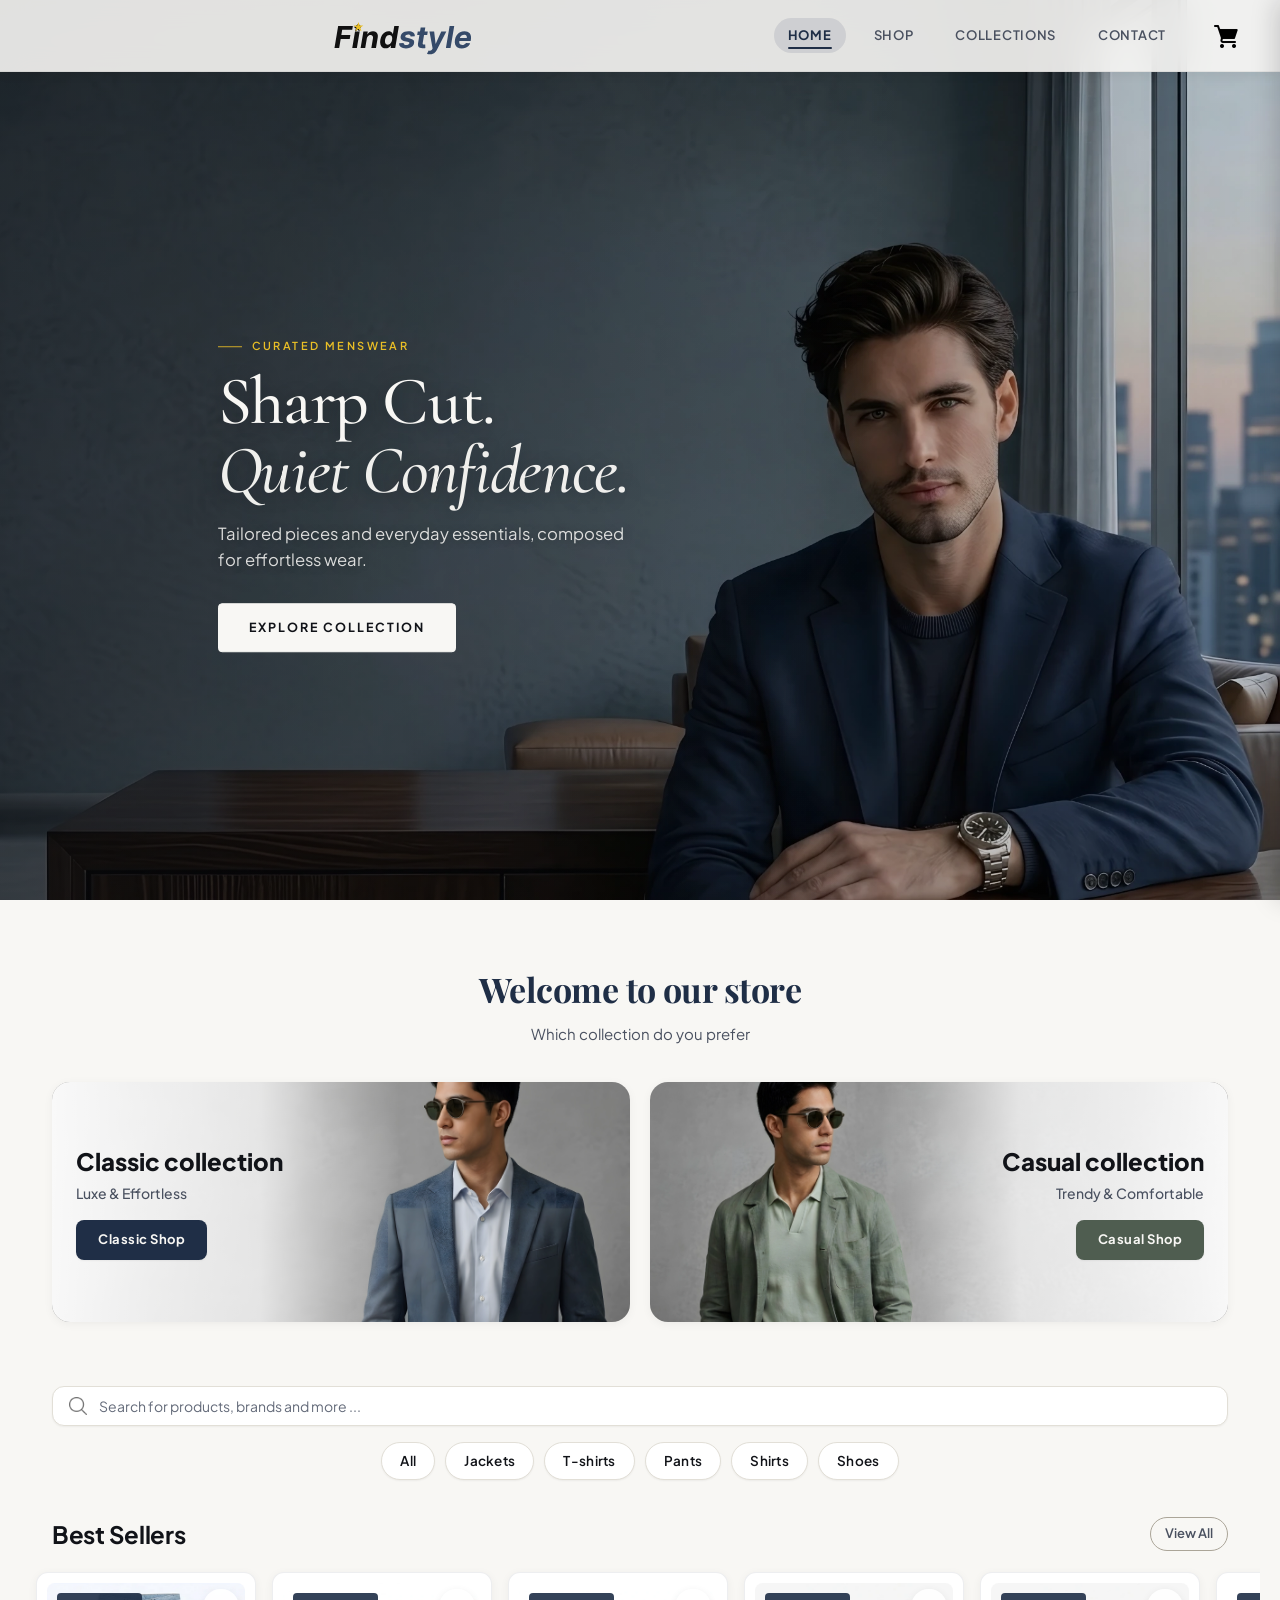
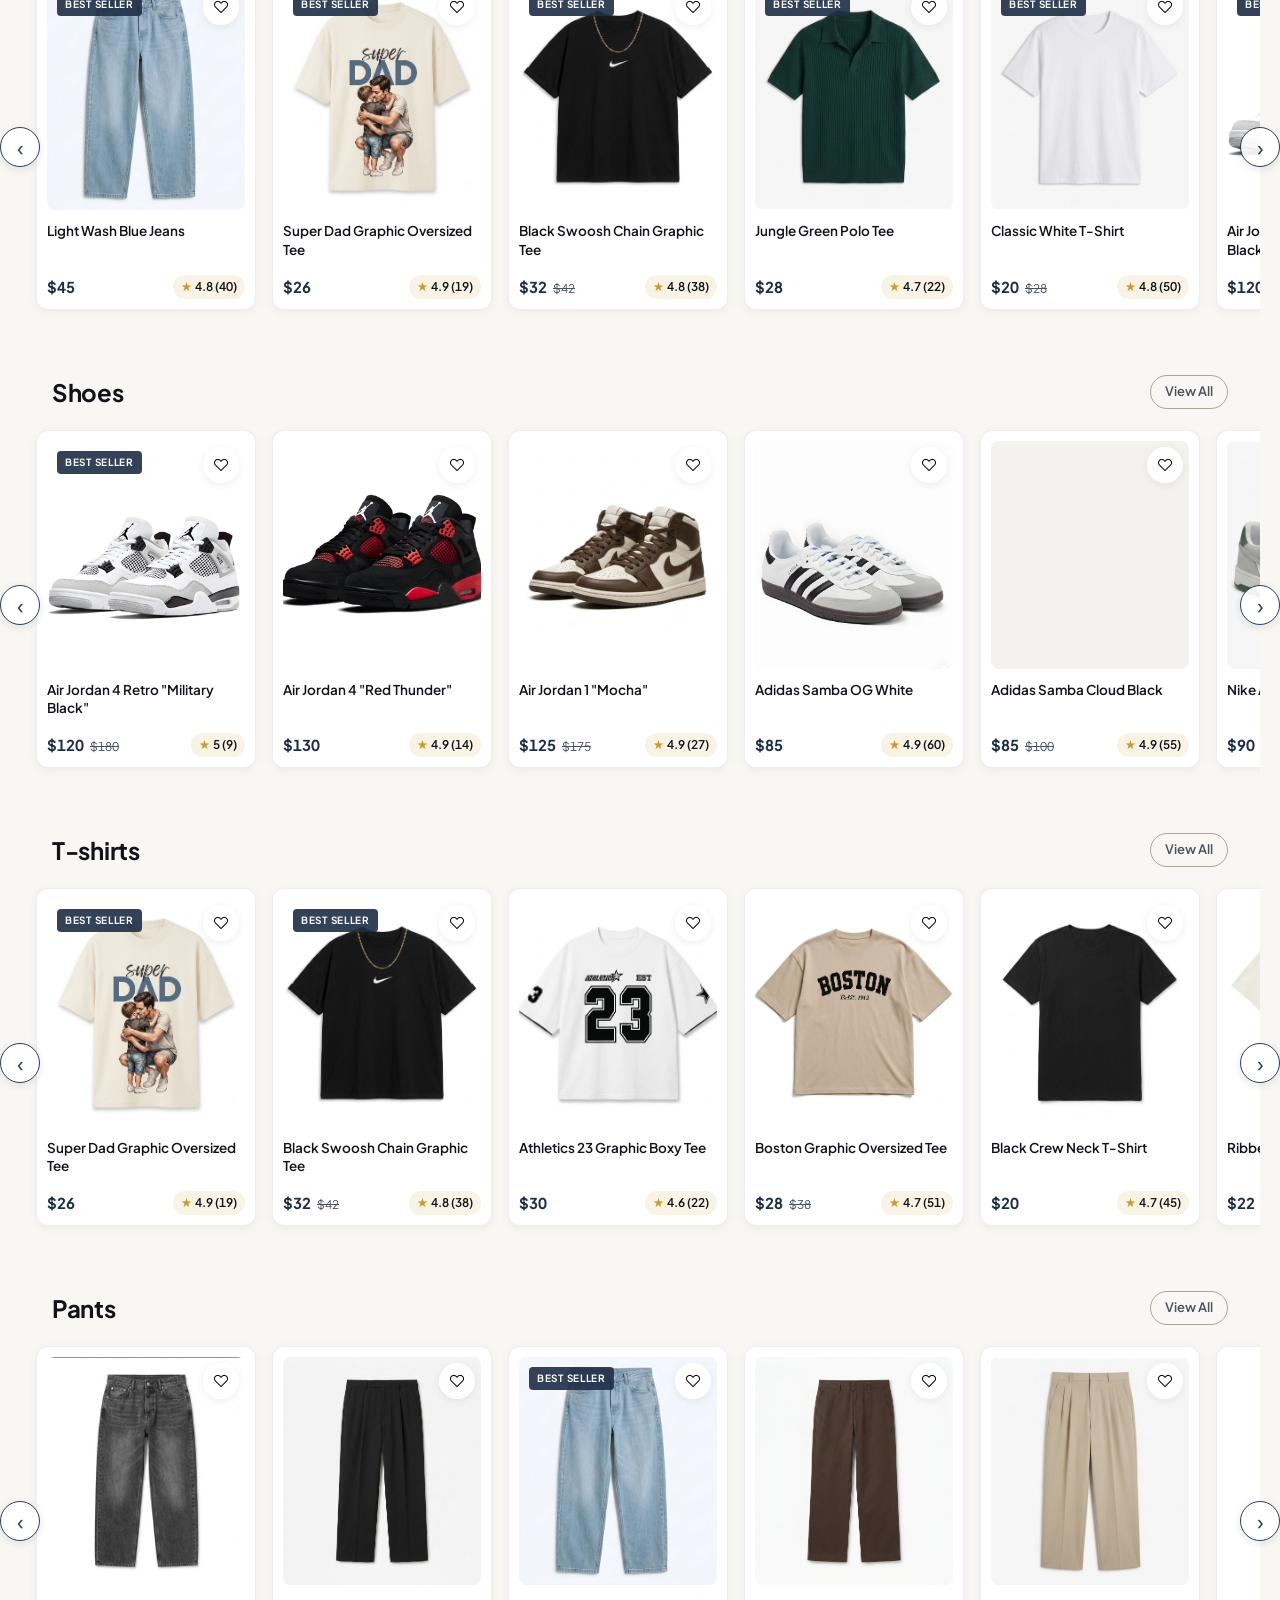
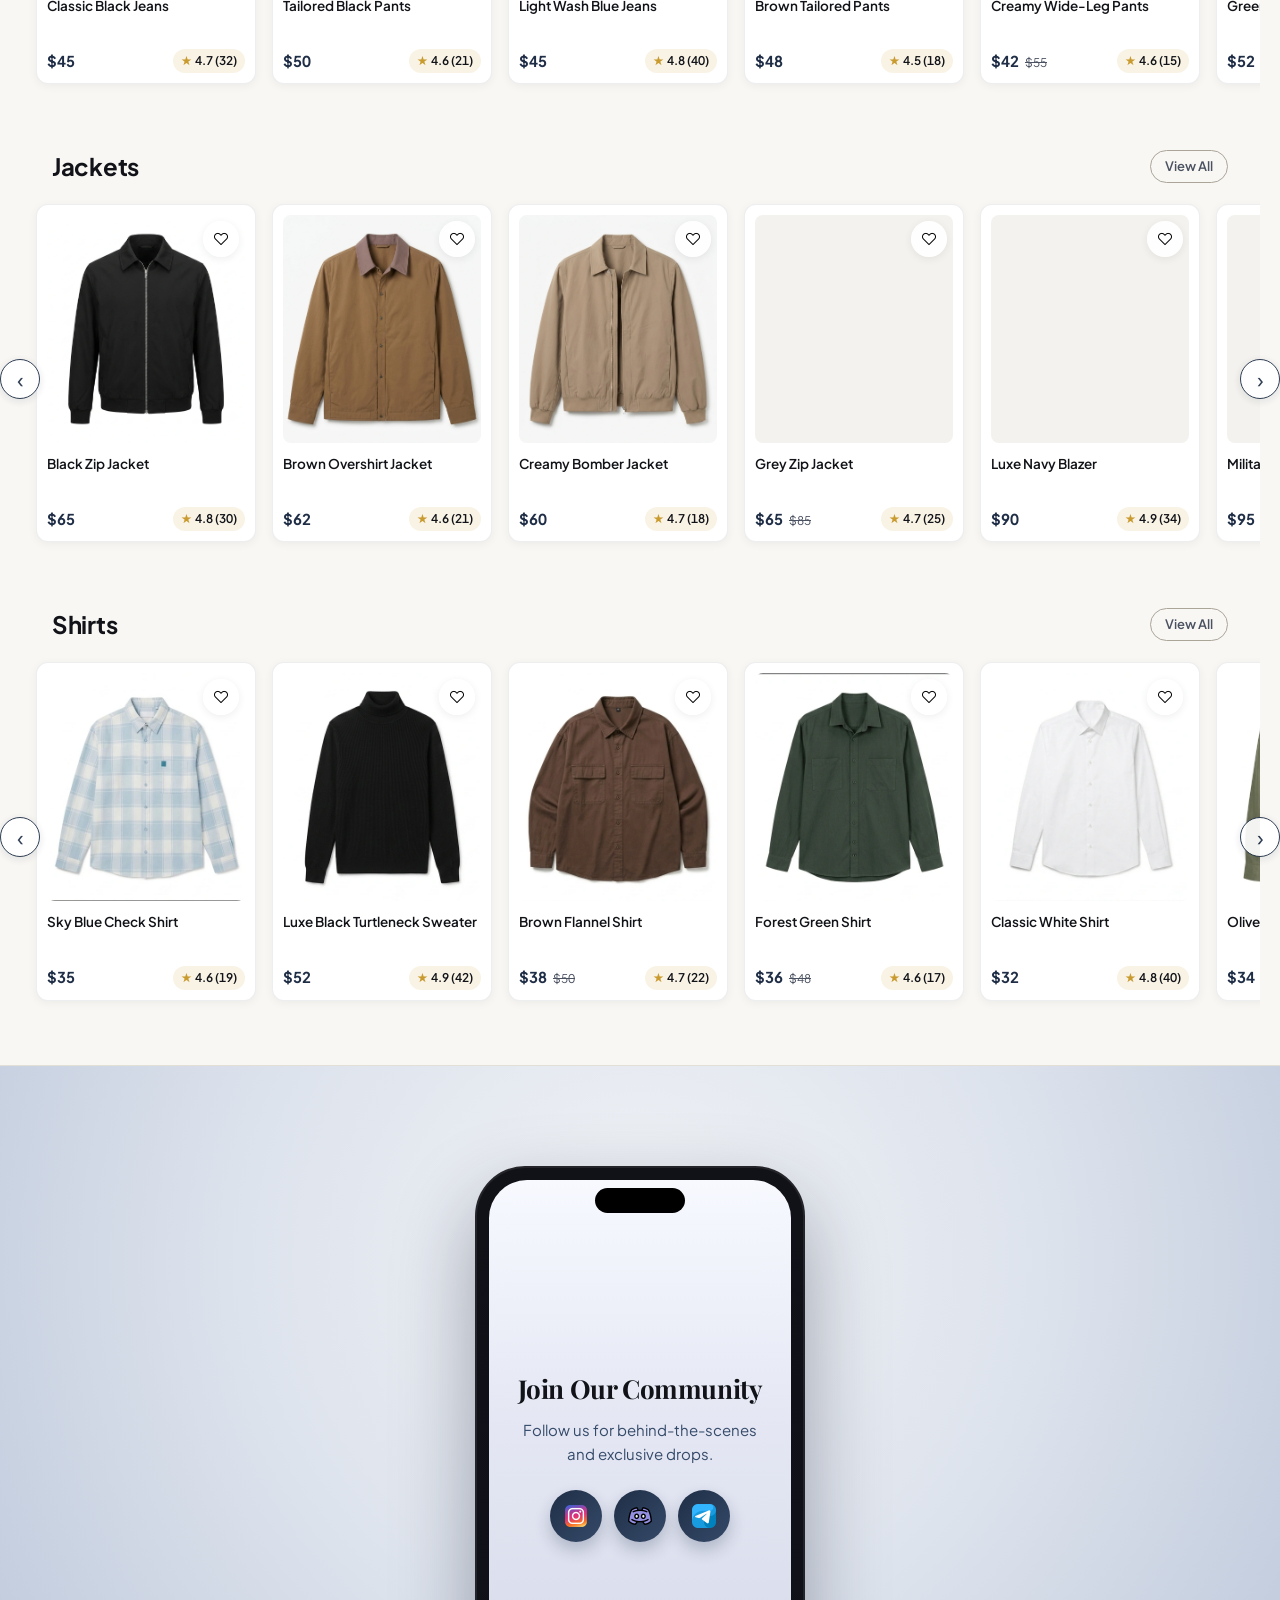
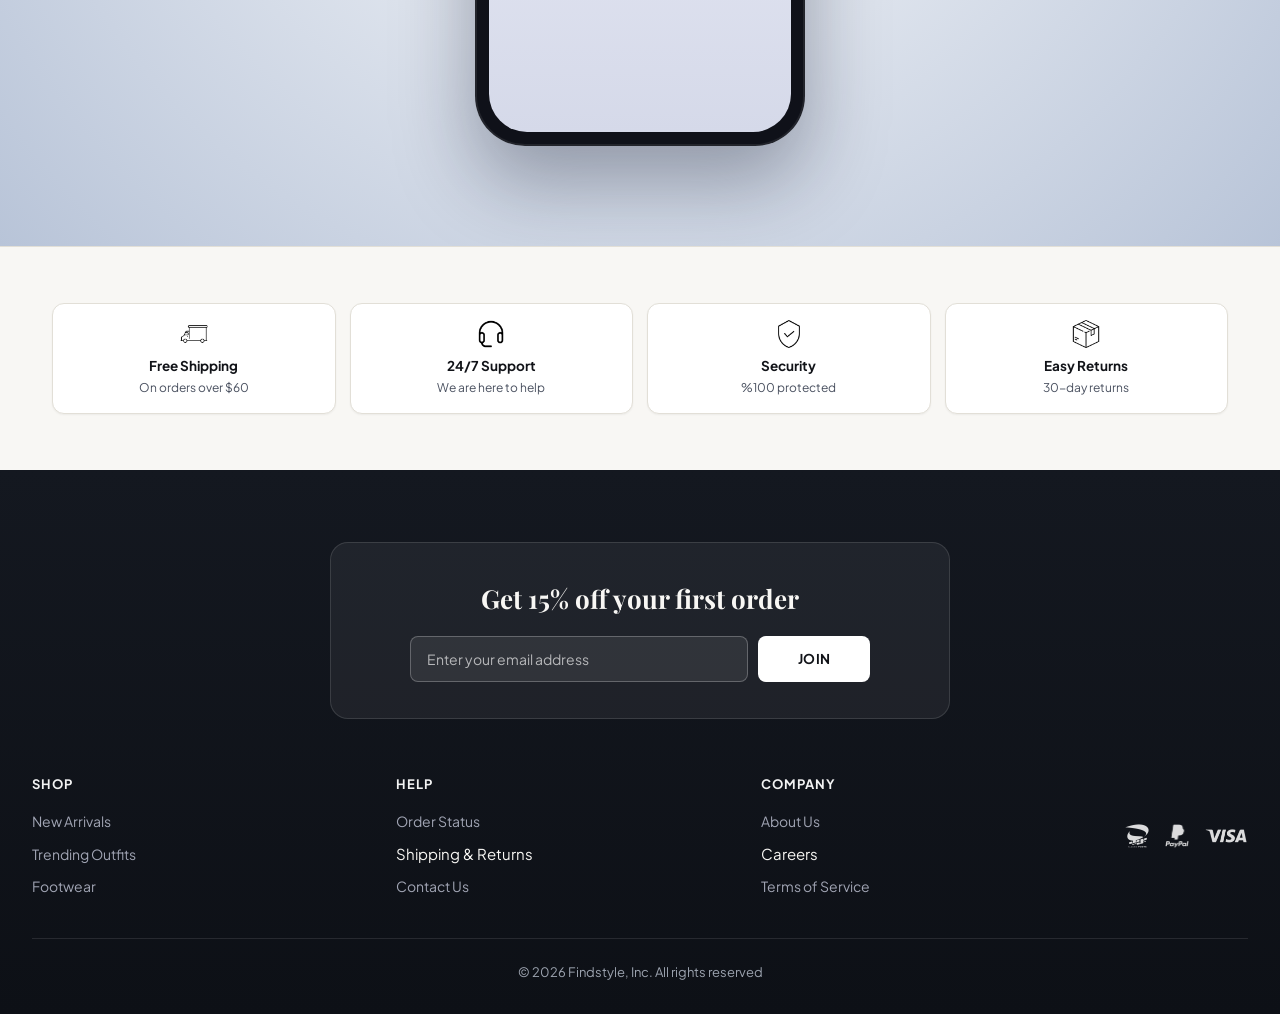
==== commit dc8bab35: "add a chadow gredient for the hero img" ====
--- a/index.html
+++ b/index.html
@@ -1,22 +1,26 @@
 ﻿<!doctype html>
 <html lang="en">
-  <head>
-    <meta charset="UTF-8" />
-    <meta name="viewport" content="width=device-width, initial-scale=1.0" />
-    <meta name="description" content="Discover modern, curated menswear at FindStyle. Explore premium denim, tailored pants, casual essentials, and complete styled outfits with instant WhatsApp ordering." />
-    <title>FindStyle — Modern Menswear & Curated Outfits</title>
-    <link rel="canonical" href="https://nassim-dev1.github.io/findstyle-ecommerce/" />
-    <meta property="og:type" content="website" />
-    <meta property="og:site_name" content="FindStyle" />
-    <meta property="og:title" content="FindStyle — Modern Menswear & Curated Outfits" />
-    <meta property="og:description" content="Discover modern, curated menswear at FindStyle. Explore premium denim, tailored pants, casual essentials, and complete styled outfits with instant WhatsApp ordering." />
-    <meta property="og:url" content="https://nassim-dev1.github.io/findstyle-ecommerce/" />
-    <meta property="og:image" content="https://nassim-dev1.github.io/findstyle-ecommerce/img/hero/desktopHero.webp" />
-    <meta name="twitter:card" content="summary_large_image" />
-    <meta name="twitter:title" content="FindStyle — Modern Menswear & Curated Outfits" />
-    <meta name="twitter:description" content="Discover modern, curated menswear at FindStyle. Explore premium denim, tailored pants, casual essentials, and complete styled outfits with instant WhatsApp ordering." />
-    <meta name="twitter:image" content="https://nassim-dev1.github.io/findstyle-ecommerce/img/hero/desktopHero.webp" />
-    <script type="application/ld+json">
+
+<head>
+  <meta charset="UTF-8" />
+  <meta name="viewport" content="width=device-width, initial-scale=1.0" />
+  <meta name="description"
+    content="Discover modern, curated menswear at FindStyle. Explore premium denim, tailored pants, casual essentials, and complete styled outfits with instant WhatsApp ordering." />
+  <title>FindStyle — Modern Menswear & Curated Outfits</title>
+  <link rel="canonical" href="https://nassim-dev1.github.io/findstyle-ecommerce/" />
+  <meta property="og:type" content="website" />
+  <meta property="og:site_name" content="FindStyle" />
+  <meta property="og:title" content="FindStyle — Modern Menswear & Curated Outfits" />
+  <meta property="og:description"
+    content="Discover modern, curated menswear at FindStyle. Explore premium denim, tailored pants, casual essentials, and complete styled outfits with instant WhatsApp ordering." />
+  <meta property="og:url" content="https://nassim-dev1.github.io/findstyle-ecommerce/" />
+  <meta property="og:image" content="https://nassim-dev1.github.io/findstyle-ecommerce/img/hero/desktopHero.webp" />
+  <meta name="twitter:card" content="summary_large_image" />
+  <meta name="twitter:title" content="FindStyle — Modern Menswear & Curated Outfits" />
+  <meta name="twitter:description"
+    content="Discover modern, curated menswear at FindStyle. Explore premium denim, tailored pants, casual essentials, and complete styled outfits with instant WhatsApp ordering." />
+  <meta name="twitter:image" content="https://nassim-dev1.github.io/findstyle-ecommerce/img/hero/desktopHero.webp" />
+  <script type="application/ld+json">
       {
         "@context": "https://schema.org",
         "@graph": [
@@ -34,73 +38,71 @@
         ]
       }
     </script>
-    <link rel="stylesheet" href="style.css" />
-    <link rel="preload" as="image" href="img/hero/desktopHero.webp" fetchpriority="high" />
-    <link rel="icon" href="favicon.png" />
-    <link rel="preconnect" href="https://fonts.googleapis.com" />
-    <link rel="preconnect" href="https://fonts.gstatic.com" crossorigin />
-    <link
-      href="https://fonts.googleapis.com/css2?family=Cormorant+Garamond:ital,wght@0,500;0,600;1,500&family=Playfair+Display:wght@600;700&family=Plus+Jakarta+Sans:wght@400;500;600;700&display=swap"
-      rel="stylesheet"
-    />
-  </head>
-  
-  <body class="page-home">
-    <a href="#mainContent" class="skip-link">Skip to main content</a>
-    <header class="header">
-      <div class="header-left">
-        <button class="menu-toggle" id="menuToggle" aria-label="Open menu">
-          <img src="img/icons/menu.png" alt="Menu" width="96" height="96" />
-        </button>
-      </div>
-      <a href="index.html" class="logo">
-        <img src="img/general/logo.svg" alt="Findstyle" width="121" height="33" />
-      </a>
-      <div class="header-right">
-        <nav class="desktop-nav" aria-label="Main Navigation">
-          <div class="desktop-nav-links">
-            <ul>
-              <li><a class="active" href="index.html">HOME</a></li>
-              <li><a href="shop.html">SHOP</a></li>
-              <li><a href="collections.html">COLLECTIONS</a></li>
-              <li><a href="https://wa.me/213559959122">CONTACT</a></li>
-            </ul>
-          </div>
-        </nav>
-        <button class="cart-btn" id="cartBtn" aria-label="Shopping Cart">
-          <img src="img/icons/cart.png" alt="Cart" width="96" height="96" />
-          <span class="cart-count" id="cartCount">0</span>
-        </button>
-      </div>
-    </header>
-
-    <nav class="mobile-nav" id="mobileNav" aria-label="Mobile Navigation">
-      <div class="mobile-nav-header">
-        <img src="img/general/logo.svg" alt="FindStyle" width="121" height="33" class="mobile-nav-logo" />
-        <button class="nav-close" id="navClose" aria-label="Close menu">
-          <img src="img/icons/close.png" alt="Close menu" width="96" height="96" />
-        </button>
-      </div>
-      <ul>
-        <li><a href="index.html">HOME</a></li>
-        <li><a href="shop.html">SHOP</a></li>
-        <li><a href="collections.html">COLLECTIONS</a></li>
-        <li><a href="https://wa.me/213559959122">CONTACT</a></li>
-      </ul>
-      <div class="mobile-nav-footer">
-        <p class="mobile-nav-tagline">Modern Menswear &amp; Curated Looks</p>
-      </div>
-    </nav>
-    <div class="nav-overlay" id="navOverlay"></div>
-
-    <main id="mainContent" tabindex="-1">
+  <link rel="stylesheet" href="style.css" />
+  <link rel="preload" as="image" href="img/hero/desktopHero.webp" fetchpriority="high" />
+  <link rel="icon" href="favicon.png" />
+  <link rel="preconnect" href="https://fonts.googleapis.com" />
+  <link rel="preconnect" href="https://fonts.gstatic.com" crossorigin />
+  <link
+    href="https://fonts.googleapis.com/css2?family=Cormorant+Garamond:ital,wght@0,500;0,600;1,500&family=Playfair+Display:wght@600;700&family=Plus+Jakarta+Sans:wght@400;500;600;700&display=swap"
+    rel="stylesheet" />
+</head>
+
+<body class="page-home">
+  <a href="#mainContent" class="skip-link">Skip to main content</a>
+  <header class="header">
+    <div class="header-left">
+      <button class="menu-toggle" id="menuToggle" aria-label="Open menu">
+        <img src="img/icons/menu.png" alt="Menu" width="96" height="96" />
+      </button>
+    </div>
+    <a href="index.html" class="logo">
+      <img src="img/general/logo.svg" alt="Findstyle" width="121" height="33" />
+    </a>
+    <div class="header-right">
+      <nav class="desktop-nav" aria-label="Main Navigation">
+        <div class="desktop-nav-links">
+          <ul>
+            <li><a class="active" href="index.html">HOME</a></li>
+            <li><a href="shop.html">SHOP</a></li>
+            <li><a href="collections.html">COLLECTIONS</a></li>
+            <li><a href="https://wa.me/213559959122">CONTACT</a></li>
+          </ul>
+        </div>
+      </nav>
+      <button class="cart-btn" id="cartBtn" aria-label="Shopping Cart">
+        <img src="img/icons/cart.png" alt="Cart" width="96" height="96" />
+        <span class="cart-count" id="cartCount">0</span>
+      </button>
+    </div>
+  </header>
+
+  <nav class="mobile-nav" id="mobileNav" aria-label="Mobile Navigation">
+    <div class="mobile-nav-header">
+      <img src="img/general/logo.svg" alt="FindStyle" width="121" height="33" class="mobile-nav-logo" />
+      <button class="nav-close" id="navClose" aria-label="Close menu">
+        <img src="img/icons/close.png" alt="Close menu" width="96" height="96" />
+      </button>
+    </div>
+    <ul>
+      <li><a href="index.html">HOME</a></li>
+      <li><a href="shop.html">SHOP</a></li>
+      <li><a href="collections.html">COLLECTIONS</a></li>
+      <li><a href="https://wa.me/213559959122">CONTACT</a></li>
+    </ul>
+    <div class="mobile-nav-footer">
+      <p class="mobile-nav-tagline">Modern Menswear &amp; Curated Looks</p>
+    </div>
+  </nav>
+  <div class="nav-overlay" id="navOverlay"></div>
+
+  <main id="mainContent" tabindex="-1">
 
     <section class="hero">
       <div class="hero-track-mobile" id="heroTrackMobile">
-        <div
-          class="hero-slide"
-          style="background-image: url(&quot;img/hero/desktopHero.webp&quot;)"
-        ></div>
+        <div class="hero-slide"
+          style="background-image: linear-gradient(-90deg, rgba(0, 0, 0, 0.2) 0%, rgba(0, 0, 0, 0.4) 100%), url(&quot;img/hero/desktopHero.webp&quot;)">
+        </div>
       </div>
       <div class="hero-content">
         <span class="hero-eyebrow">Curated Menswear</span>
@@ -109,11 +111,7 @@
         <a href="shop.html" class="hero-btn">Explore Collection</a>
       </div>
       <div class="hero-dots" id="heroDots">
-        <button
-          class="dot is-active"
-          data-index="0"
-          aria-label="Slide 1"
-        ></button>
+        <button class="dot is-active" data-index="0" aria-label="Slide 1"></button>
       </div>
     </section>
 
@@ -128,12 +126,8 @@
           <div class="card-content classic-content">
             <h3>Classic collection</h3>
             <p>Luxe &amp; Effortless</p>
-            <a
-              href="collections.html?category=classic"
-              class="collection-btn"
-              style="background: #1F2E46"
-              >Classic Shop</a
-            >
+            <a href="collections.html?category=classic" class="collection-btn" style="background: #1F2E46">Classic
+              Shop</a>
           </div>
         </article>
         <article class="collection-card">
@@ -141,26 +135,17 @@
           <div class="card-content casual-content">
             <h3>Casual collection</h3>
             <p>Trendy &amp; Comfortable</p>
-            <a
-              href="collections.html?category=casual"
-              class="collection-btn"
-              style="background: #4F5D50"
-              >Casual Shop</a
-            >
+            <a href="collections.html?category=casual" class="collection-btn" style="background: #4F5D50">Casual
+              Shop</a>
           </div>
         </article>
       </div>
     </section>
 
     <section class="search-bar">
-      <img
-        src="img/icons/search-interface-symbol.png"
-        class="search-icon"
-        alt="Search" width="96" height="96" />
-      <input
-        type="search" aria-label="Search for products, brands and more"
-        placeholder="Search for products, brands and more ..."
-      />
+      <img src="img/icons/search-interface-symbol.png" class="search-icon" alt="Search" width="96" height="96" />
+      <input type="search" aria-label="Search for products, brands and more"
+        placeholder="Search for products, brands and more ..." />
       <button class="filter-btn" id="filterBtn" aria-label="Filter">
         <img src="img/icons/slideBar.png" class="filter-icon" alt="Filter" width="96" height="96" />
       </button>
@@ -178,14 +163,9 @@
 
     <section class="desk-search-div">
       <div class="search-bar">
-        <img
-          src="img/icons/search-interface-symbol.png"
-          class="search-icon"
-          alt="Search" width="96" height="96" />
-        <input
-          type="search" aria-label="Search for products, brands and more"
-          placeholder="Search for products, brands and more ..."
-        />
+        <img src="img/icons/search-interface-symbol.png" class="search-icon" alt="Search" width="96" height="96" />
+        <input type="search" aria-label="Search for products, brands and more"
+          placeholder="Search for products, brands and more ..." />
       </div>
       <div class="desk-catego">
         <a href="shop.html?category=all" class="filter-option" data-category="all">All</a>
@@ -202,7 +182,11 @@
         <h2>Best Sellers</h2>
         <a href="shop.html?category=bestsellers" class="view-all">View All</a>
       </div>
-      <div class="product-scroll-wrapper"><button type="button" class="scroll-arrow scroll-arrow-prev" aria-label="Scroll left">&#8249;</button><div class="product-scroll"></div><button type="button" class="scroll-arrow scroll-arrow-next" aria-label="Scroll right">&#8250;</button></div>
+      <div class="product-scroll-wrapper"><button type="button" class="scroll-arrow scroll-arrow-prev"
+          aria-label="Scroll left">&#8249;</button>
+        <div class="product-scroll"></div><button type="button" class="scroll-arrow scroll-arrow-next"
+          aria-label="Scroll right">&#8250;</button>
+      </div>
     </section>
 
     <section class="category-row" data-category="shoes">
@@ -210,7 +194,11 @@
         <h2>Shoes</h2>
         <a href="shop.html?category=shoes" class="view-all">View All</a>
       </div>
-      <div class="product-scroll-wrapper"><button type="button" class="scroll-arrow scroll-arrow-prev" aria-label="Scroll left">&#8249;</button><div class="product-scroll"></div><button type="button" class="scroll-arrow scroll-arrow-next" aria-label="Scroll right">&#8250;</button></div>
+      <div class="product-scroll-wrapper"><button type="button" class="scroll-arrow scroll-arrow-prev"
+          aria-label="Scroll left">&#8249;</button>
+        <div class="product-scroll"></div><button type="button" class="scroll-arrow scroll-arrow-next"
+          aria-label="Scroll right">&#8250;</button>
+      </div>
     </section>
 
     <section class="category-row" data-category="T-shirts">
@@ -218,7 +206,11 @@
         <h2>T-shirts</h2>
         <a href="shop.html?category=T-shirts" class="view-all">View All</a>
       </div>
-      <div class="product-scroll-wrapper"><button type="button" class="scroll-arrow scroll-arrow-prev" aria-label="Scroll left">&#8249;</button><div class="product-scroll"></div><button type="button" class="scroll-arrow scroll-arrow-next" aria-label="Scroll right">&#8250;</button></div>
+      <div class="product-scroll-wrapper"><button type="button" class="scroll-arrow scroll-arrow-prev"
+          aria-label="Scroll left">&#8249;</button>
+        <div class="product-scroll"></div><button type="button" class="scroll-arrow scroll-arrow-next"
+          aria-label="Scroll right">&#8250;</button>
+      </div>
     </section>
 
     <section class="category-row" data-category="pants">
@@ -226,7 +218,11 @@
         <h2>Pants</h2>
         <a href="shop.html?category=pants" class="view-all">View All</a>
       </div>
-      <div class="product-scroll-wrapper"><button type="button" class="scroll-arrow scroll-arrow-prev" aria-label="Scroll left">&#8249;</button><div class="product-scroll"></div><button type="button" class="scroll-arrow scroll-arrow-next" aria-label="Scroll right">&#8250;</button></div>
+      <div class="product-scroll-wrapper"><button type="button" class="scroll-arrow scroll-arrow-prev"
+          aria-label="Scroll left">&#8249;</button>
+        <div class="product-scroll"></div><button type="button" class="scroll-arrow scroll-arrow-next"
+          aria-label="Scroll right">&#8250;</button>
+      </div>
     </section>
 
     <section class="category-row" data-category="jackets">
@@ -234,7 +230,11 @@
         <h2>Jackets</h2>
         <a href="shop.html?category=jackets" class="view-all">View All</a>
       </div>
-      <div class="product-scroll-wrapper"><button type="button" class="scroll-arrow scroll-arrow-prev" aria-label="Scroll left">&#8249;</button><div class="product-scroll"></div><button type="button" class="scroll-arrow scroll-arrow-next" aria-label="Scroll right">&#8250;</button></div>
+      <div class="product-scroll-wrapper"><button type="button" class="scroll-arrow scroll-arrow-prev"
+          aria-label="Scroll left">&#8249;</button>
+        <div class="product-scroll"></div><button type="button" class="scroll-arrow scroll-arrow-next"
+          aria-label="Scroll right">&#8250;</button>
+      </div>
     </section>
 
     <section class="category-row" data-category="shirts">
@@ -242,7 +242,11 @@
         <h2>Shirts</h2>
         <a href="shop.html?category=shirts" class="view-all">View All</a>
       </div>
-      <div class="product-scroll-wrapper"><button type="button" class="scroll-arrow scroll-arrow-prev" aria-label="Scroll left">&#8249;</button><div class="product-scroll"></div><button type="button" class="scroll-arrow scroll-arrow-next" aria-label="Scroll right">&#8250;</button></div>
+      <div class="product-scroll-wrapper"><button type="button" class="scroll-arrow scroll-arrow-prev"
+          aria-label="Scroll left">&#8249;</button>
+        <div class="product-scroll"></div><button type="button" class="scroll-arrow scroll-arrow-next"
+          aria-label="Scroll right">&#8250;</button>
+      </div>
     </section>
 
     <section class="desktop-community" id="desktopCommunity">
@@ -253,9 +257,14 @@
             <h2>Join Our Community</h2>
             <p>Follow us for behind-the-scenes and exclusive drops.</p>
             <div class="social-links">
-              <a href="#" data-soon="instagram" rel="noopener noreferrer" aria-label="Instagram" class="social-btn"><img src="img/icons/instagram.png" alt="Instagram" width="96" height="96" loading="lazy" decoding="async"></a>
-              <a href="#" data-soon="discord" rel="noopener noreferrer" aria-label="Discord" class="social-btn"><img src="img/icons/discord.png" alt="Discord" width="96" height="96" loading="lazy" decoding="async"></a>
-              <a href="#" data-soon="telegram" rel="noopener noreferrer" aria-label="Telegram" class="social-btn"><img src="img/icons/telegram.png" alt="Telegram" width="96" height="96" loading="lazy" decoding="async"></a>
+              <a href="#" data-soon="instagram" rel="noopener noreferrer" aria-label="Instagram" class="social-btn"><img
+                  src="img/icons/instagram.png" alt="Instagram" width="96" height="96" loading="lazy"
+                  decoding="async"></a>
+              <a href="#" data-soon="discord" rel="noopener noreferrer" aria-label="Discord" class="social-btn"><img
+                  src="img/icons/discord.png" alt="Discord" width="96" height="96" loading="lazy" decoding="async"></a>
+              <a href="#" data-soon="telegram" rel="noopener noreferrer" aria-label="Telegram" class="social-btn"><img
+                  src="img/icons/telegram.png" alt="Telegram" width="96" height="96" loading="lazy"
+                  decoding="async"></a>
             </div>
           </div>
         </div>
@@ -284,82 +293,81 @@
         <p>30-day returns</p>
       </article>
     </section>
-    </main>
-
-    <footer class="site-footer">
-      <div class="newsletter">
-        <h2>Get 15% off your first order</h2>
-        <form class="newsletter-form">
-          <input type="email" aria-label="Email address for 15% off first order" placeholder="Enter your email address" required />
-          <button type="submit">JOIN</button>
-        </form>
-      </div>
-      <div class="footer-links">
-        <div class="footer-col">
-          <h3>SHOP</h3>
-          <ul>
-            <li><a href="shop.html?category=all">New Arrivals</a></li>
-            <li><a href="collections.html">Trending Outfits</a></li>
-            <li><a href="shop.html?category=shoes">Footwear</a></li>
-          </ul>
-        </div>
-        <div class="footer-col">
-          <h3>HELP</h3>
-          <ul>
-            <li><a href="https://wa.me/213559959122">Order Status</a></li>
-            <li><button type="button" class="footer-link-soon" data-label="Shipping &amp; Returns">Shipping &amp; Returns</button></li>
-            <li><a href="https://wa.me/213559959122">Contact Us</a></li>
-          </ul>
-        </div>
-        <div class="footer-col desktop-footer-col">
-          <h3>COMPANY</h3>
-          <ul>
-            <li><a href="https://wa.me/213559959122">About Us</a></li>
-            <li><button type="button" class="footer-link-soon" data-label="Careers">Careers</button></li>
-            <li><a href="https://wa.me/213559959122">Terms of Service</a></li>
-          </ul>
-        </div>
-        <div class="desktop-payment">
-          <img src="img/general/baridimob.png" alt="BaridiMob" class="baridimob" width="96" height="96" loading="lazy" decoding="async">
-          <img src="img/general/paypal.png" alt="PayPal" class="paypal" width="97" height="96" loading="lazy" decoding="async">
-          <img src="img/general/visa.png" alt="Visa" class="visa" width="171" height="96" loading="lazy" decoding="async">
-        </div>
-      </div>
-      <div class="footer-foot">
-        <p class="footer-copyright">
-          &copy; 2026 Findstyle, Inc. All rights reserved
-        </p>
-      </div>
-    </footer>
-
-    <div class="cart-overlay" id="cartOverlay"></div>
-
-    <div class="cart-drawer" id="cartDrawer">
-      <div class="cart-drawer-header">
-        <h3>Your Cart</h3>
-        <button class="cart-drawer-close" id="cartDrawerClose" aria-label="Close cart">&times;</button>
-      </div>
-      <div class="cart-items" id="cartItems"></div>
-      <div class="cart-footer">
-        <div class="cart-total">
-          <span>Total:</span>
-          <span id="cartTotal">$0</span>
-        </div>
-        <div class="cart-footer-actions">
-          <button type="button" class="btn-clear-cart" id="clearCartBtn">Clear Cart</button>
-          <a
-            href="https://wa.me/213559959122"
-            class="btn-checkout"
-            id="checkoutBtn"
-            target="_blank"
-            rel="noopener noreferrer"
-            >Order via WhatsApp</a
-          >
-        </div>
-      </div>
-    </div>
-
-    <script src="products.js" defer></script>
-    <script src="script.js" defer></script>
-  </body>
+  </main>
+
+  <footer class="site-footer">
+    <div class="newsletter">
+      <h2>Get 15% off your first order</h2>
+      <form class="newsletter-form">
+        <input type="email" aria-label="Email address for 15% off first order" placeholder="Enter your email address"
+          required />
+        <button type="submit">JOIN</button>
+      </form>
+    </div>
+    <div class="footer-links">
+      <div class="footer-col">
+        <h3>SHOP</h3>
+        <ul>
+          <li><a href="shop.html?category=all">New Arrivals</a></li>
+          <li><a href="collections.html">Trending Outfits</a></li>
+          <li><a href="shop.html?category=shoes">Footwear</a></li>
+        </ul>
+      </div>
+      <div class="footer-col">
+        <h3>HELP</h3>
+        <ul>
+          <li><a href="https://wa.me/213559959122">Order Status</a></li>
+          <li><button type="button" class="footer-link-soon" data-label="Shipping &amp; Returns">Shipping &amp;
+              Returns</button></li>
+          <li><a href="https://wa.me/213559959122">Contact Us</a></li>
+        </ul>
+      </div>
+      <div class="footer-col desktop-footer-col">
+        <h3>COMPANY</h3>
+        <ul>
+          <li><a href="https://wa.me/213559959122">About Us</a></li>
+          <li><button type="button" class="footer-link-soon" data-label="Careers">Careers</button></li>
+          <li><a href="https://wa.me/213559959122">Terms of Service</a></li>
+        </ul>
+      </div>
+      <div class="desktop-payment">
+        <img src="img/general/baridimob.png" alt="BaridiMob" class="baridimob" width="96" height="96" loading="lazy"
+          decoding="async">
+        <img src="img/general/paypal.png" alt="PayPal" class="paypal" width="97" height="96" loading="lazy"
+          decoding="async">
+        <img src="img/general/visa.png" alt="Visa" class="visa" width="171" height="96" loading="lazy" decoding="async">
+      </div>
+    </div>
+    <div class="footer-foot">
+      <p class="footer-copyright">
+        &copy; 2026 Findstyle, Inc. All rights reserved
+      </p>
+    </div>
+  </footer>
+
+  <div class="cart-overlay" id="cartOverlay"></div>
+
+  <div class="cart-drawer" id="cartDrawer">
+    <div class="cart-drawer-header">
+      <h3>Your Cart</h3>
+      <button class="cart-drawer-close" id="cartDrawerClose" aria-label="Close cart">&times;</button>
+    </div>
+    <div class="cart-items" id="cartItems"></div>
+    <div class="cart-footer">
+      <div class="cart-total">
+        <span>Total:</span>
+        <span id="cartTotal">$0</span>
+      </div>
+      <div class="cart-footer-actions">
+        <button type="button" class="btn-clear-cart" id="clearCartBtn">Clear Cart</button>
+        <a href="https://wa.me/213559959122" class="btn-checkout" id="checkoutBtn" target="_blank"
+          rel="noopener noreferrer">Order via WhatsApp</a>
+      </div>
+    </div>
+  </div>
+
+  <script src="products.js" defer></script>
+  <script src="script.js" defer></script>
+</body>
+
 </html>
--- a/style.css
+++ b/style.css
@@ -2575,7 +2575,7 @@
   }
 
   .hero-content {
-    left: clamp(60px, 17vw, 220px);
+    left: clamp(60px, 17vw, 300px);
     top: 55%;
     transform: translateY(-50%);
     max-width: clamp(340px, 34vw, 460px);
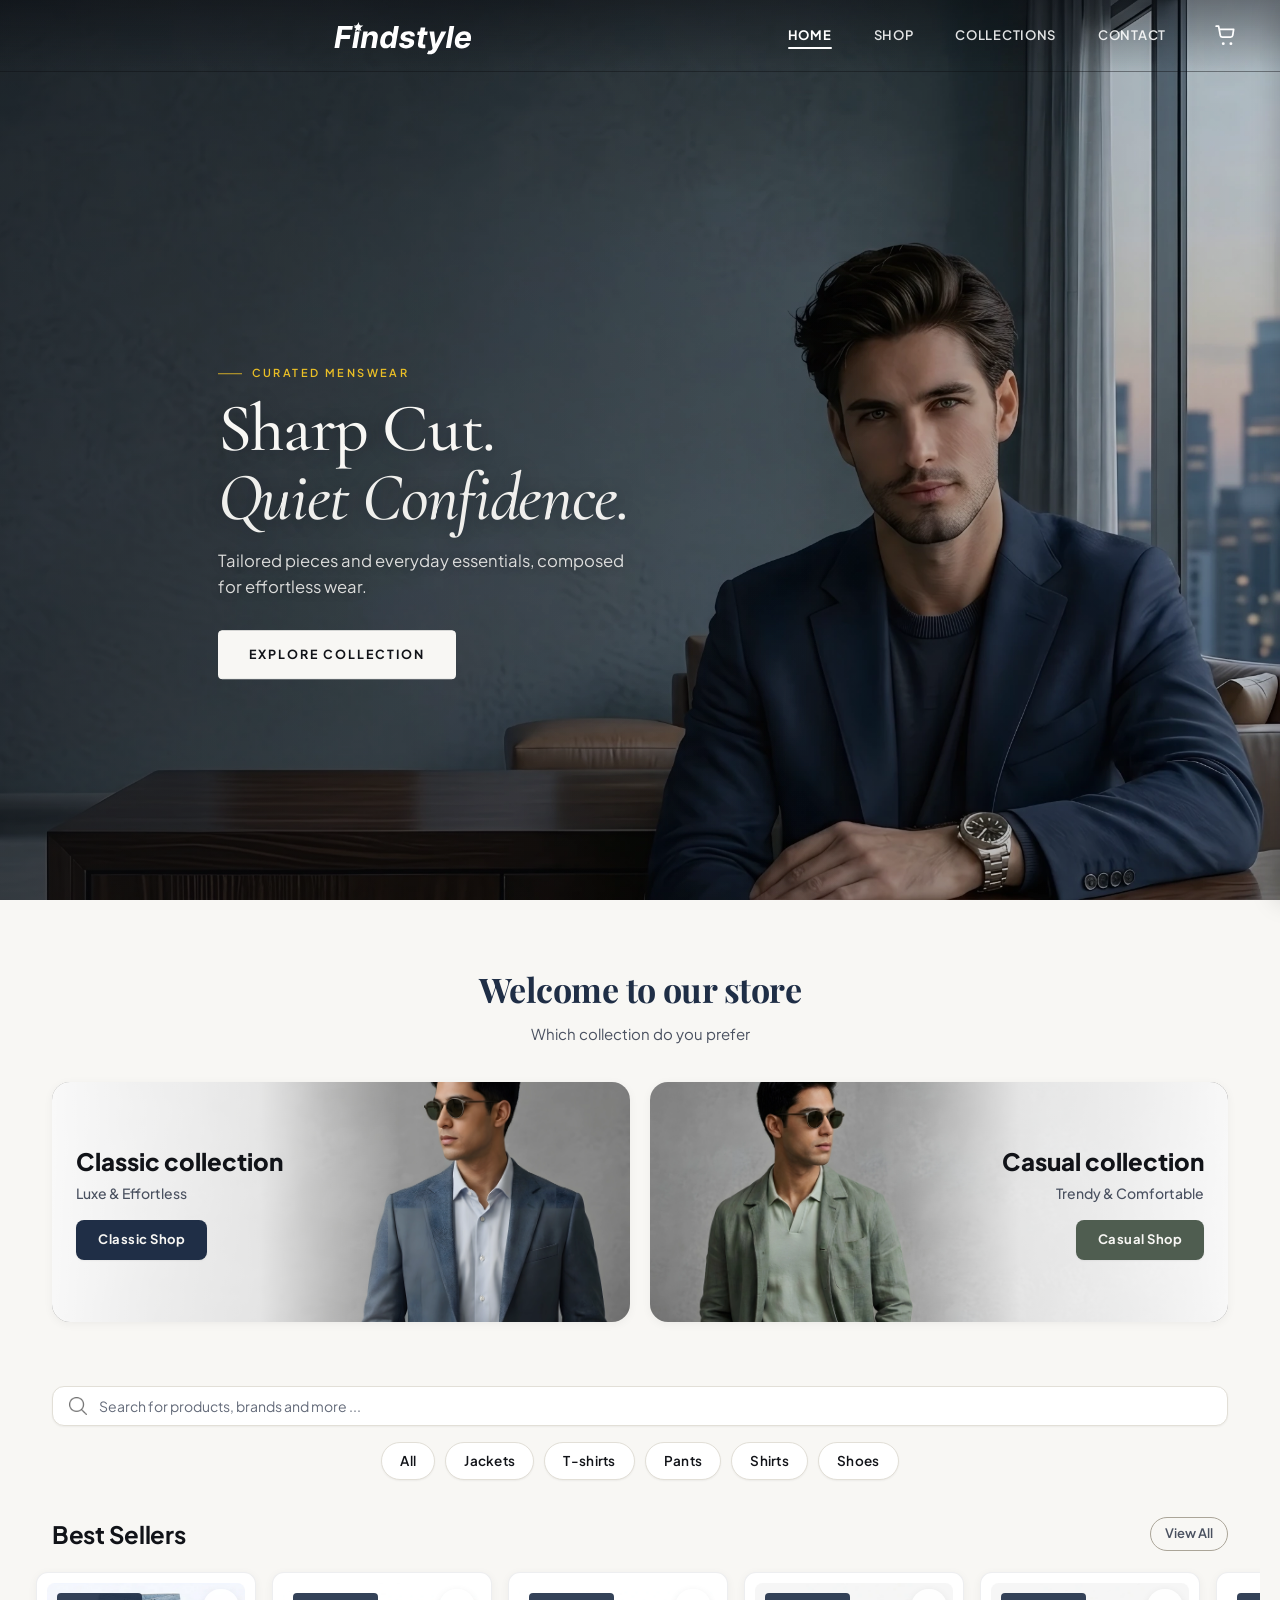
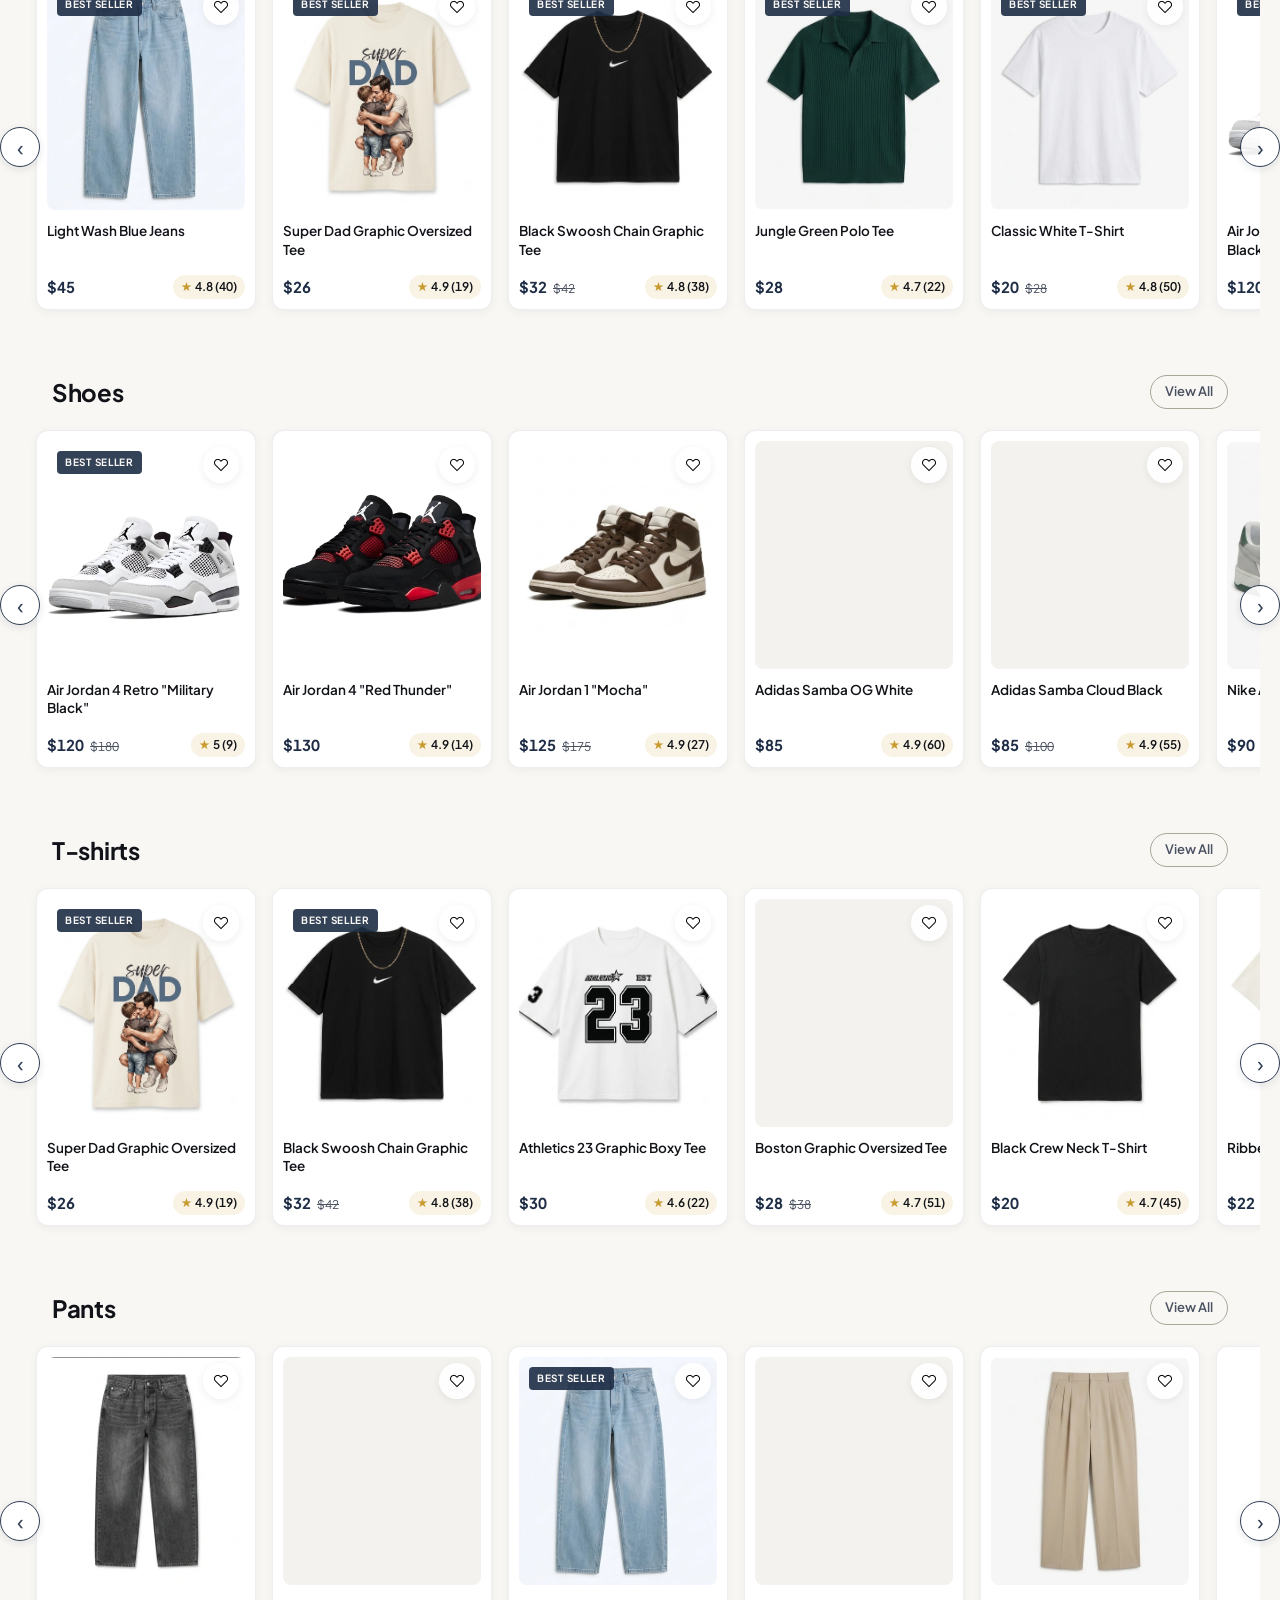
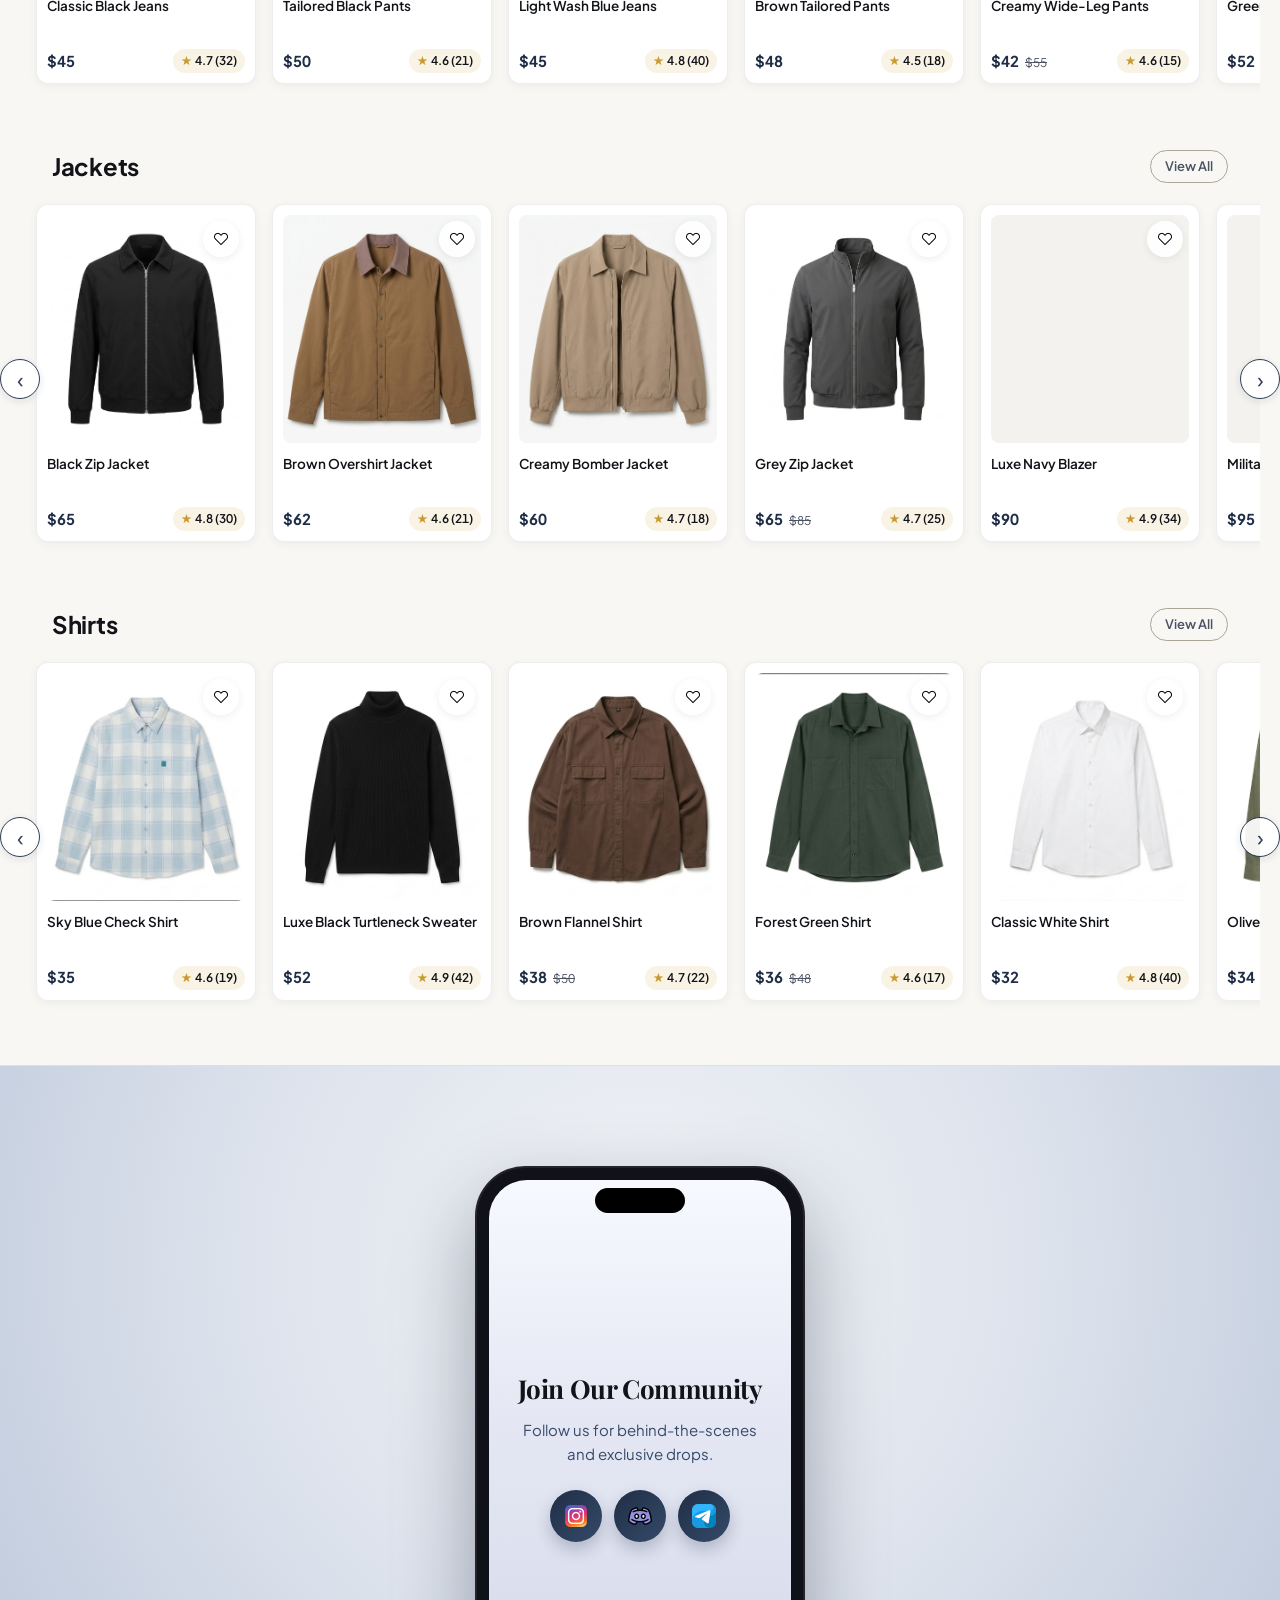
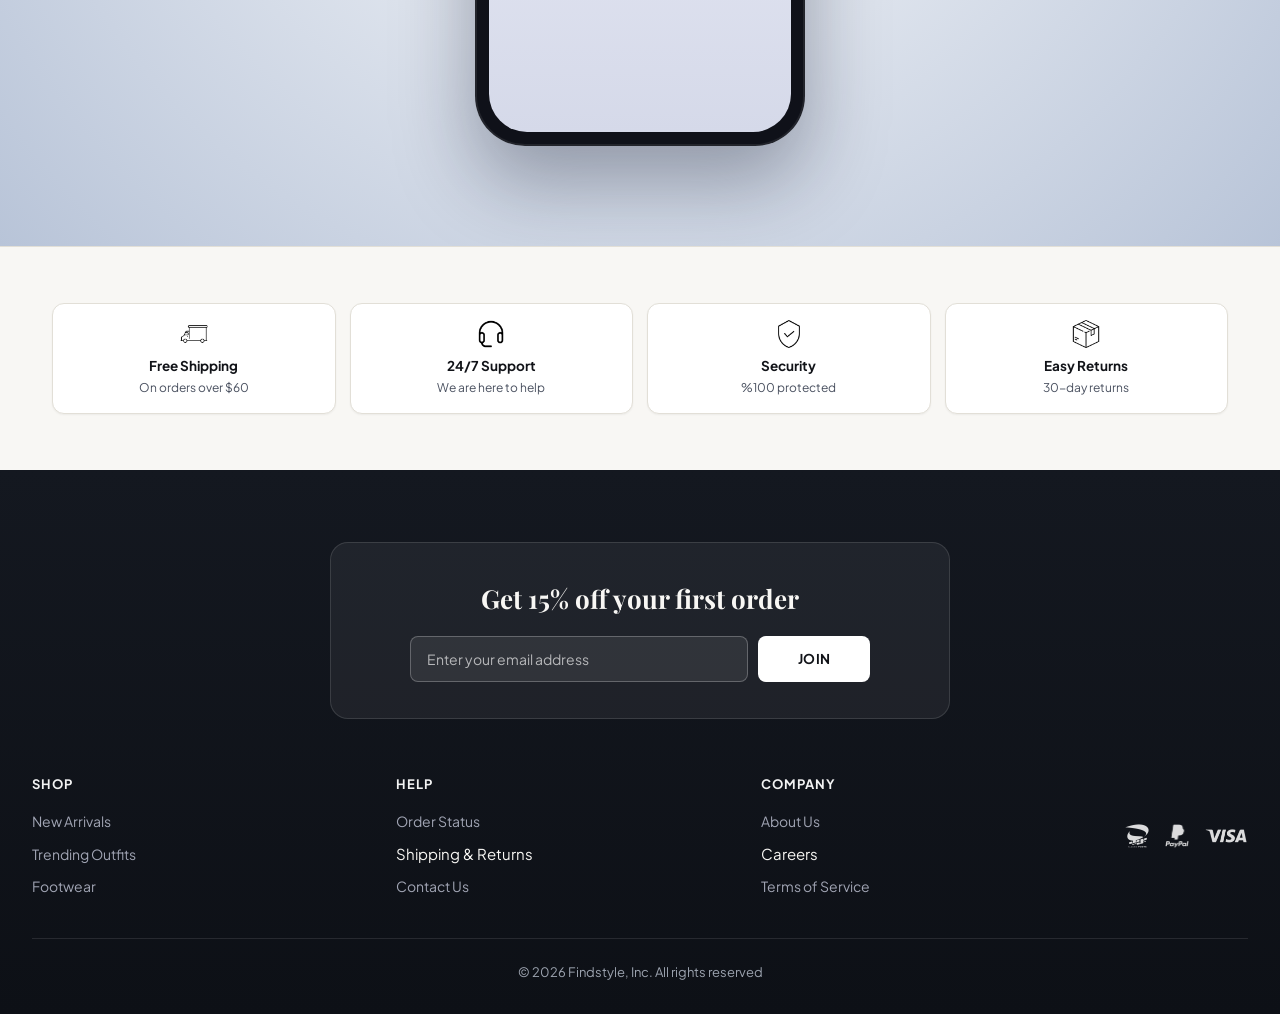
==== commit d5a2ae05: "feat edit the hero linear gedient" ====
--- a/index.html
+++ b/index.html
@@ -6,17 +6,17 @@
   <meta name="viewport" content="width=device-width, initial-scale=1.0" />
   <meta name="description"
     content="Discover modern, curated menswear at FindStyle. Explore premium denim, tailored pants, casual essentials, and complete styled outfits with instant WhatsApp ordering." />
-  <title>FindStyle — Modern Menswear & Curated Outfits</title>
+  <title>FindStyle â€” Modern Menswear & Curated Outfits</title>
   <link rel="canonical" href="https://nassim-dev1.github.io/findstyle-ecommerce/" />
   <meta property="og:type" content="website" />
   <meta property="og:site_name" content="FindStyle" />
-  <meta property="og:title" content="FindStyle — Modern Menswear & Curated Outfits" />
+  <meta property="og:title" content="FindStyle â€” Modern Menswear & Curated Outfits" />
   <meta property="og:description"
     content="Discover modern, curated menswear at FindStyle. Explore premium denim, tailored pants, casual essentials, and complete styled outfits with instant WhatsApp ordering." />
   <meta property="og:url" content="https://nassim-dev1.github.io/findstyle-ecommerce/" />
   <meta property="og:image" content="https://nassim-dev1.github.io/findstyle-ecommerce/img/hero/desktopHero.webp" />
   <meta name="twitter:card" content="summary_large_image" />
-  <meta name="twitter:title" content="FindStyle — Modern Menswear & Curated Outfits" />
+  <meta name="twitter:title" content="FindStyle â€” Modern Menswear & Curated Outfits" />
   <meta name="twitter:description"
     content="Discover modern, curated menswear at FindStyle. Explore premium denim, tailored pants, casual essentials, and complete styled outfits with instant WhatsApp ordering." />
   <meta name="twitter:image" content="https://nassim-dev1.github.io/findstyle-ecommerce/img/hero/desktopHero.webp" />
@@ -52,8 +52,12 @@
   <a href="#mainContent" class="skip-link">Skip to main content</a>
   <header class="header">
     <div class="header-left">
-      <button class="menu-toggle" id="menuToggle" aria-label="Open menu">
-        <img src="img/icons/menu.png" alt="Menu" width="96" height="96" />
+      <button class="menu-toggle" id="menuToggle" aria-label="Open menu" aria-expanded="false" aria-controls="mobileNav">
+        <svg width="22" height="22" viewBox="0 0 22 22" fill="none" aria-hidden="true" focusable="false">
+          <rect x="2" y="5.5" width="18" height="1.75" rx="1" fill="currentColor"/>
+          <rect x="2" y="10.125" width="18" height="1.75" rx="1" fill="currentColor"/>
+          <rect x="2" y="14.75" width="18" height="1.75" rx="1" fill="currentColor"/>
+        </svg>
       </button>
     </div>
     <a href="index.html" class="logo">
@@ -63,15 +67,19 @@
       <nav class="desktop-nav" aria-label="Main Navigation">
         <div class="desktop-nav-links">
           <ul>
-            <li><a class="active" href="index.html">HOME</a></li>
+            <li><a class="active" aria-current="page" href="index.html">HOME</a></li>
             <li><a href="shop.html">SHOP</a></li>
             <li><a href="collections.html">COLLECTIONS</a></li>
-            <li><a href="https://wa.me/213559959122">CONTACT</a></li>
+            <li><a href="https://wa.me/213559959122" rel="noopener noreferrer">CONTACT</a></li>
           </ul>
         </div>
       </nav>
-      <button class="cart-btn" id="cartBtn" aria-label="Shopping Cart">
-        <img src="img/icons/cart.png" alt="Cart" width="96" height="96" />
+      <button class="cart-btn" id="cartBtn" aria-label="Shopping Cart" aria-expanded="false" aria-controls="cartDrawer">
+        <svg width="22" height="22" viewBox="0 0 22 22" fill="none" aria-hidden="true" focusable="false">
+          <path d="M2 2h2.2l1.6 8.5a2 2 0 0 0 2 1.5h7.4a2 2 0 0 0 1.96-1.6L18 5H5" stroke="currentColor" stroke-width="1.6" stroke-linecap="round" stroke-linejoin="round"/>
+          <circle cx="8.5" cy="18" r="1.3" fill="currentColor"/>
+          <circle cx="15.5" cy="18" r="1.3" fill="currentColor"/>
+        </svg>
         <span class="cart-count" id="cartCount">0</span>
       </button>
     </div>
@@ -101,7 +109,7 @@
     <section class="hero">
       <div class="hero-track-mobile" id="heroTrackMobile">
         <div class="hero-slide"
-          style="background-image: linear-gradient(-90deg, rgba(0, 0, 0, 0.2) 0%, rgba(0, 0, 0, 0.4) 100%), url(&quot;img/hero/desktopHero.webp&quot;)">
+        >
         </div>
       </div>
       <div class="hero-content">
--- a/style.css
+++ b/style.css
@@ -40,8 +40,10 @@
   --font-display: 'Playfair Display', Georgia, 'Times New Roman', serif;
   --font-sans: 'Plus Jakarta Sans', -apple-system, BlinkMacSystemFont, 'Segoe UI', Roboto, Oxygen, Ubuntu, Cantarell, sans-serif;
   --color-text-main: #111318;
-  --color-text-muted: #4A5160; /* WCAG AA/AAA: 7.5:1 on alabaster/white */
-  --color-text-light: #646B7A; /* WCAG AA: 4.8:1+ on alabaster/white */
+  --color-text-muted: #4A5160;
+  /* WCAG AA/AAA: 7.5:1 on alabaster/white */
+  --color-text-light: #646B7A;
+  /* WCAG AA: 4.8:1+ on alabaster/white */
   --color-text-inverse: #F8F7F4;
 
   /* Spacing & Radii */
@@ -121,7 +123,9 @@
 /* --------------------------------------------------------------------------
    2. Reset & Base Elements
    -------------------------------------------------------------------------- */
-*, *::before, *::after {
+*,
+*::before,
+*::after {
   box-sizing: border-box;
   margin: 0;
   padding: 0;
@@ -175,7 +179,9 @@
   display: block;
 }
 
-input, select, textarea {
+input,
+select,
+textarea {
   font-family: inherit;
   font-size: inherit;
 }
@@ -190,8 +196,8 @@
   width: 100%;
   min-height: var(--header-height);
   z-index: 100;
-  display: flex;
-  justify-content: space-between;
+  display: grid;
+  grid-template-columns: 1fr auto 1fr;
   align-items: center;
   background-color: var(--color-bg-header);
   backdrop-filter: blur(14px);
@@ -199,18 +205,69 @@
   padding: clamp(8px, 1.5vw, 12px) clamp(16px, 3.5vw, 32px);
   box-shadow: 0 2px 12px rgba(17, 18, 22, 0.06);
   border-bottom: 1px solid rgba(24, 25, 31, 0.06);
+  transition: background-color 0.28s ease, box-shadow 0.28s ease, border-color 0.28s ease;
 }
 
 .header-left {
   display: flex;
   align-items: center;
   gap: 4px;
+  justify-self: start;
+}
+
+.header .logo {
+  justify-self: center;
 }
 
 .header-right {
   display: flex;
   align-items: center;
   gap: clamp(12px, 2vw, 24px);
+  justify-self: end;
+}
+
+/* Transparent scroll-aware header over Home hero */
+.page-home .header:not(.is-scrolled) {
+  background-color: transparent;
+  background-image: linear-gradient(180deg, rgba(11, 12, 16, 0.42) 0%, rgba(11, 12, 16, 0) 100%);
+  backdrop-filter: none;
+  -webkit-backdrop-filter: none;
+  box-shadow: none;
+  border-bottom-color: transparent;
+}
+
+.page-home .header:not(.is-scrolled) .menu-toggle,
+.page-home .header:not(.is-scrolled) .cart-btn {
+  color: #ffffff;
+}
+
+.page-home .header:not(.is-scrolled) .menu-toggle:hover,
+.page-home .header:not(.is-scrolled) .cart-btn:hover {
+  background-color: rgba(255, 255, 255, 0.14);
+}
+
+.page-home .header:not(.is-scrolled) .logo img {
+  filter: brightness(0) invert(1);
+}
+
+.page-home .header:not(.is-scrolled) .desktop-nav-links a {
+  color: rgba(255, 255, 255, 0.88);
+}
+
+.page-home .header:not(.is-scrolled) .desktop-nav-links a:hover,
+.page-home .header:not(.is-scrolled) .desktop-nav-links a.active {
+  color: #ffffff;
+}
+
+.page-home .header:not(.is-scrolled) .desktop-nav-links a::after {
+  background-color: #ffffff;
+}
+
+.page-home .header:not(.is-scrolled) .menu-toggle:focus-visible,
+.page-home .header:not(.is-scrolled) .cart-btn:focus-visible,
+.page-home .header:not(.is-scrolled) .logo:focus-visible,
+.page-home .header:not(.is-scrolled) .desktop-nav-links a:focus-visible {
+  outline-color: #ffffff;
 }
 
 .menu-toggle,
@@ -244,10 +301,23 @@
 
 .menu-toggle img,
 .back-btn img,
-.cart-btn img {
+.cart-btn img,
+.menu-toggle svg,
+.back-btn svg,
+.cart-btn svg {
   width: clamp(20px, 2.5vw, 24px);
   height: clamp(20px, 2.5vw, 24px);
   object-fit: contain;
+  flex-shrink: 0;
+}
+
+.menu-toggle:focus-visible,
+.back-btn:focus-visible,
+.cart-btn:focus-visible,
+.logo:focus-visible,
+.desktop-nav-links a:focus-visible {
+  outline: 2px solid var(--color-primary);
+  outline-offset: 3px;
 }
 
 .logo img {
@@ -322,7 +392,6 @@
 
 .desktop-nav-links a:hover {
   color: var(--color-primary);
-  background-color: rgba(31, 46, 70, 0.05);
 }
 
 .desktop-nav-links a:hover::after {
@@ -332,7 +401,6 @@
 .desktop-nav-links a.active {
   color: var(--color-primary);
   font-weight: 700;
-  background-color: var(--color-primary-glow);
 }
 
 .desktop-nav-links a.active::after {
@@ -398,10 +466,21 @@
   transform: translateX(0);
 }
 
-.mobile-nav.is-open li:nth-child(1) { transition-delay: 0.05s; }
-.mobile-nav.is-open li:nth-child(2) { transition-delay: 0.09s; }
-.mobile-nav.is-open li:nth-child(3) { transition-delay: 0.13s; }
-.mobile-nav.is-open li:nth-child(4) { transition-delay: 0.17s; }
+.mobile-nav.is-open li:nth-child(1) {
+  transition-delay: 0.05s;
+}
+
+.mobile-nav.is-open li:nth-child(2) {
+  transition-delay: 0.09s;
+}
+
+.mobile-nav.is-open li:nth-child(3) {
+  transition-delay: 0.13s;
+}
+
+.mobile-nav.is-open li:nth-child(4) {
+  transition-delay: 0.17s;
+}
 
 .mobile-nav li a {
   display: flex;
@@ -532,13 +611,11 @@
   inset: 0;
   pointer-events: none;
   z-index: 2;
-  background: linear-gradient(
-    180deg,
-    rgba(14, 18, 26, 0.12) 0%,
-    transparent 34%,
-    rgba(14, 18, 26, 0.62) 68%,
-    rgba(14, 18, 26, 0.9) 100%
-  );
+  background: linear-gradient(180deg,
+      rgba(14, 18, 26, 0.12) 0%,
+      transparent 34%,
+      rgba(14, 18, 26, 0.62) 68%,
+      rgba(14, 18, 26, 0.9) 100%);
 }
 
 .hero-track-mobile {
@@ -550,6 +627,7 @@
 .hero-slide {
   width: 100%;
   height: 100%;
+  background-image: url("img/hero/desktopHero.webp");
   background-size: cover;
   background-position: 82% 20%;
   background-repeat: no-repeat;
@@ -1901,6 +1979,7 @@
     transform: scale(0.15);
     opacity: 0.95;
   }
+
   100% {
     transform: scale(1.25);
     opacity: 0;
@@ -1912,6 +1991,7 @@
     transform: scale(0.18);
     opacity: 0.75;
   }
+
   100% {
     transform: scale(1.75);
     opacity: 0;
@@ -1923,6 +2003,7 @@
     transform: scale(0.12);
     opacity: 0.85;
   }
+
   100% {
     transform: scale(1.4);
     opacity: 0;
@@ -2504,20 +2585,19 @@
 /* Tablet & Landscape Devices (min-width: 640px) */
 @media (min-width: 640px) {
   .hero-slide {
+    background-image: linear-gradient(-90deg, rgba(0, 0, 0, 0.2) 0%, rgba(0, 0, 0, 0.4) 100%), url("img/hero/desktopHero.webp");
     background-position: 78% center;
   }
 
   .hero::after {
-    background: linear-gradient(
-      95deg,
-      rgba(14, 18, 26, 0.42) 0%,
-      rgba(14, 18, 26, 0.2) 48%,
-      transparent 74%
-    );
+    background: linear-gradient(95deg,
+        rgba(14, 18, 26, 0.42) 0%,
+        rgba(14, 18, 26, 0.2) 48%,
+        transparent 74%);
   }
 
   .hero-content {
-    top: 49%;
+    top: 56%;
     bottom: auto;
     left: clamp(40px, 8vw, 88px);
     right: auto;
@@ -2545,6 +2625,11 @@
 
 /* Desktop Devices (min-width: 900px) */
 @media (min-width: 900px) {
+  .header {
+    display: flex;
+    justify-content: space-between;
+  }
+
   .menu-toggle {
     display: none;
   }
@@ -2562,21 +2647,20 @@
   }
 
   .hero-slide {
+    background-image: linear-gradient(-90deg, rgba(0, 0, 0, 0.2) 0%, rgba(0, 0, 0, 0.4) 100%), url("img/hero/desktopHero.webp");
     background-position: right center;
   }
 
   .hero::after {
-    background: linear-gradient(
-      95deg,
-      rgba(14, 18, 26, 0.36) 0%,
-      rgba(14, 18, 26, 0.18) 44%,
-      transparent 68%
-    );
+    background: linear-gradient(95deg,
+        rgba(14, 18, 26, 0.36) 0%,
+        rgba(14, 18, 26, 0.18) 44%,
+        transparent 68%);
   }
 
   .hero-content {
     left: clamp(60px, 17vw, 300px);
-    top: 55%;
+    top: 58%;
     transform: translateY(-50%);
     max-width: clamp(340px, 34vw, 460px);
   }
@@ -2592,7 +2676,7 @@
   }
 
   /* Switch mobile search bar to desktop integrated layout */
-  .page-home main > .search-bar,
+  .page-home main>.search-bar,
   .search-bar-col {
     display: none;
   }
@@ -2694,6 +2778,7 @@
     opacity: 0;
     transform: translateY(-4px);
   }
+
   to {
     opacity: 1;
     transform: translateY(0);
@@ -3049,9 +3134,20 @@
 
 /* ── Add-to-cart satisfaction animation ──────────────────────────────────── */
 @keyframes addedPulse {
-  0%   { transform: scale(1); box-shadow: 0 0 0 0 rgba(201,154,46,0.5); }
-  40%  { transform: scale(1.04); box-shadow: 0 0 0 10px rgba(201,154,46,0); }
-  100% { transform: scale(1); box-shadow: 0 0 0 0 rgba(201,154,46,0); }
+  0% {
+    transform: scale(1);
+    box-shadow: 0 0 0 0 rgba(201, 154, 46, 0.5);
+  }
+
+  40% {
+    transform: scale(1.04);
+    box-shadow: 0 0 0 10px rgba(201, 154, 46, 0);
+  }
+
+  100% {
+    transform: scale(1);
+    box-shadow: 0 0 0 0 rgba(201, 154, 46, 0);
+  }
 }
 
 #addToCartBtn.is-added {
@@ -3062,14 +3158,25 @@
 
 /* ── Cart icon bounce ────────────────────────────────────────────────────── */
 @keyframes cartBounce {
-  0%   { transform: scale(1); }
-  30%  { transform: scale(1.35) rotate(-8deg); }
-  60%  { transform: scale(0.92) rotate(4deg); }
-  100% { transform: scale(1); }
+  0% {
+    transform: scale(1);
+  }
+
+  30% {
+    transform: scale(1.35) rotate(-8deg);
+  }
+
+  60% {
+    transform: scale(0.92) rotate(4deg);
+  }
+
+  100% {
+    transform: scale(1);
+  }
 }
 
 .cart-bounce {
-  animation: cartBounce 0.45s cubic-bezier(.36,.07,.19,.97) forwards !important;
+  animation: cartBounce 0.45s cubic-bezier(.36, .07, .19, .97) forwards !important;
 }
 
 /* ── Product scroll arrow buttons ────────────────────────────────────────── */
@@ -3099,7 +3206,7 @@
     font-size: 22px;
     line-height: 1;
     cursor: pointer;
-    box-shadow: 0 2px 10px rgba(31,46,70,0.12);
+    box-shadow: 0 2px 10px rgba(31, 46, 70, 0.12);
     transition: background 0.18s, color 0.18s, opacity 0.18s, transform 0.18s;
     opacity: 0.92;
   }
@@ -3370,9 +3477,21 @@
 }
 
 @keyframes sizeShake {
-  0%, 100% { transform: translateX(0); }
-  20%, 60% { transform: translateX(-5px); }
-  40%, 80% { transform: translateX(5px); }
+
+  0%,
+  100% {
+    transform: translateX(0);
+  }
+
+  20%,
+  60% {
+    transform: translateX(-5px);
+  }
+
+  40%,
+  80% {
+    transform: translateX(5px);
+  }
 }
 
 .size-selector.is-error-shake .size-pills {
@@ -3553,6 +3672,22 @@
   display: none;
 }
 
+@keyframes cartBadgePop {
+  0% {
+    transform: scale(1);
+  }
+  45% {
+    transform: scale(1.32);
+  }
+  100% {
+    transform: scale(1);
+  }
+}
+
+.cart-count.is-popping {
+  animation: cartBadgePop 0.35s cubic-bezier(0.16, 1, 0.3, 1);
+}
+
 /* ── Product Card Surface & Baseline Alignment ───────────────────────────── */
 .product-card {
   border: 1px solid rgba(31, 46, 70, 0.08);
@@ -3753,4 +3888,4 @@
   .cart-upsells-list {
     max-height: 112px;
   }
-}
+}
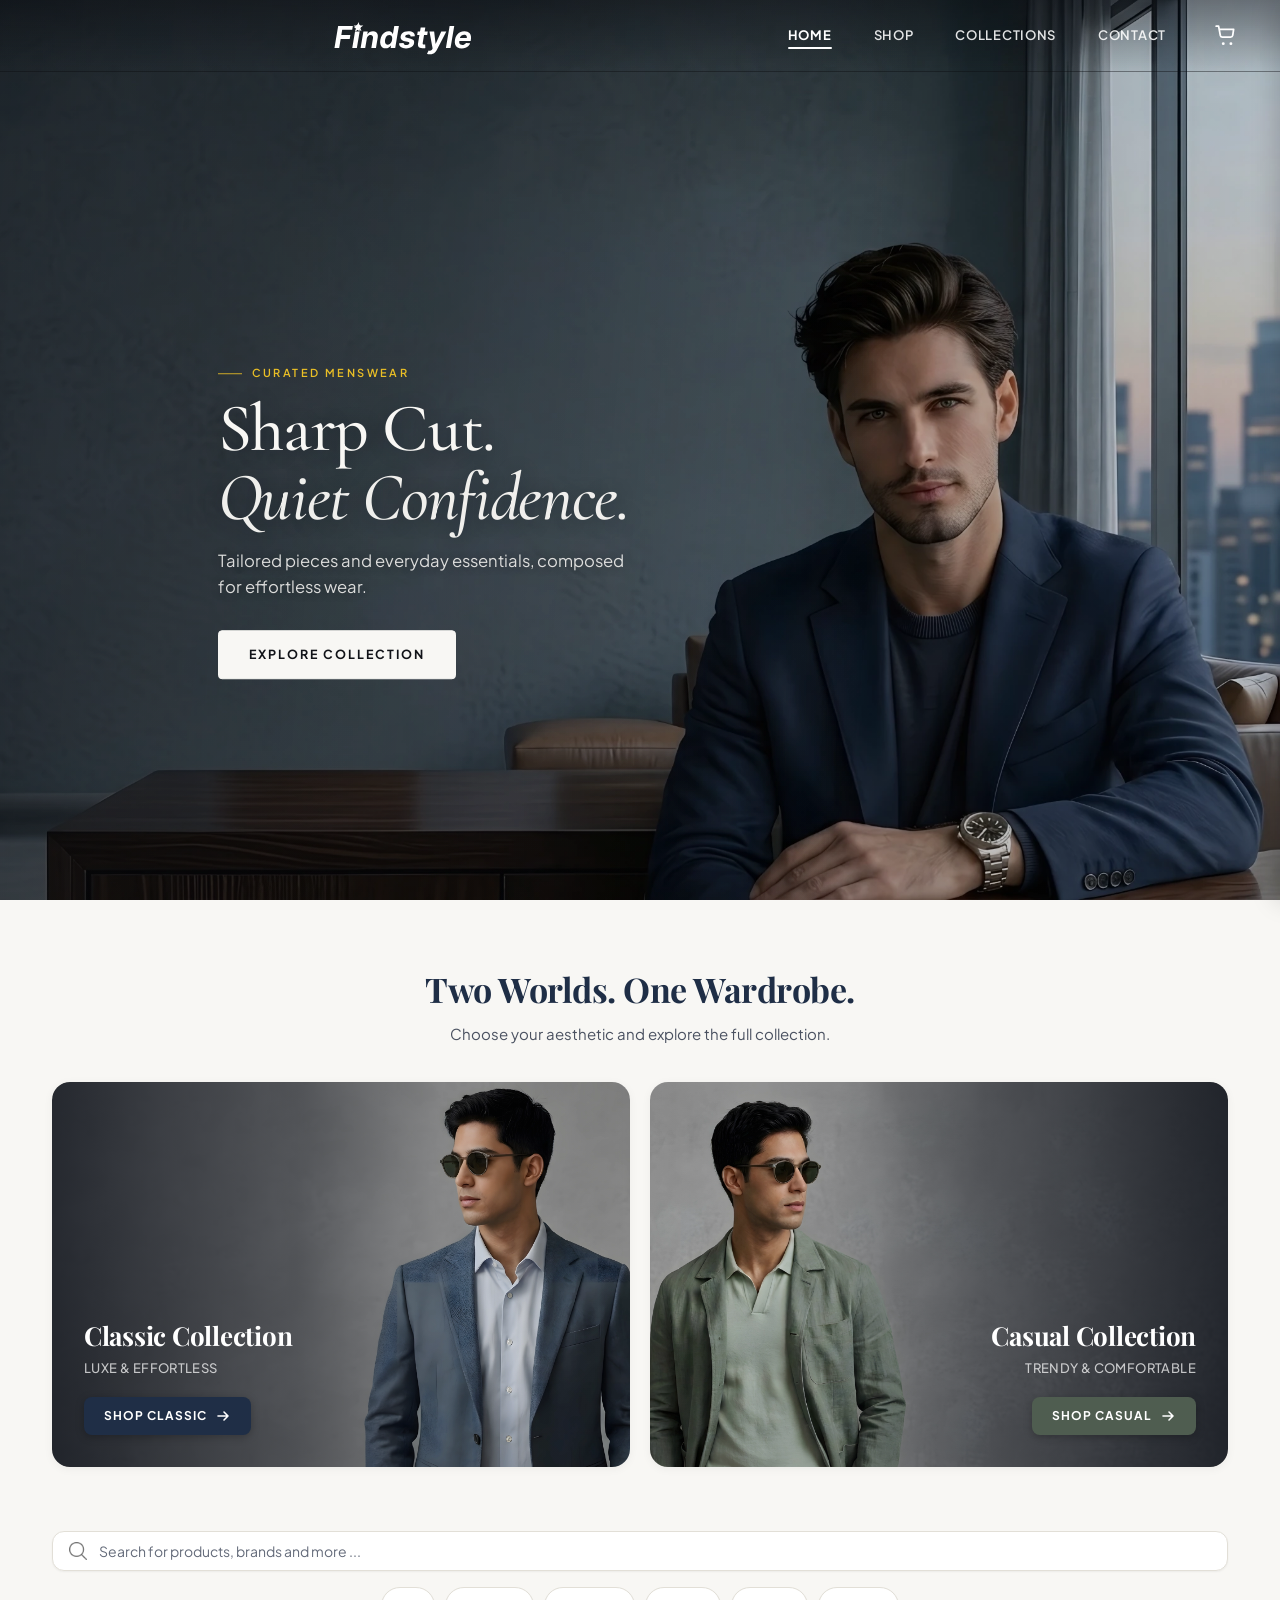
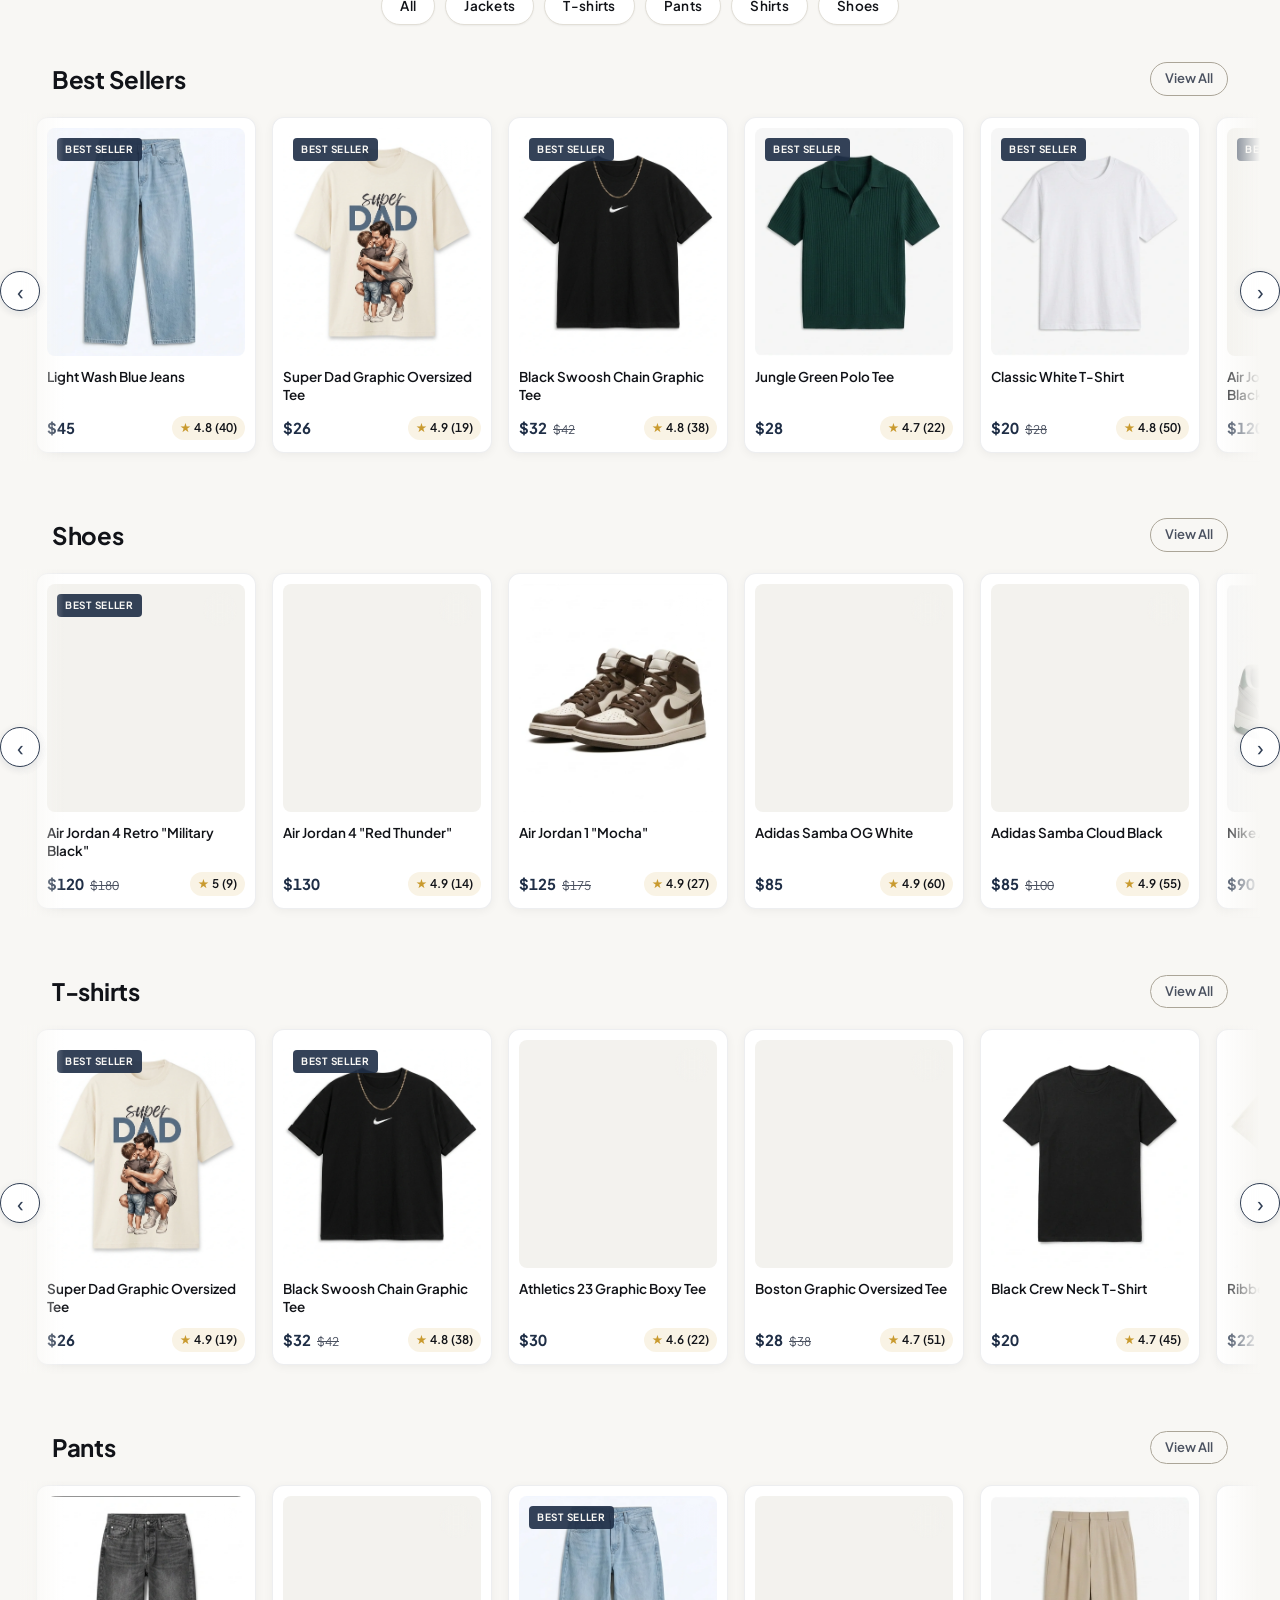
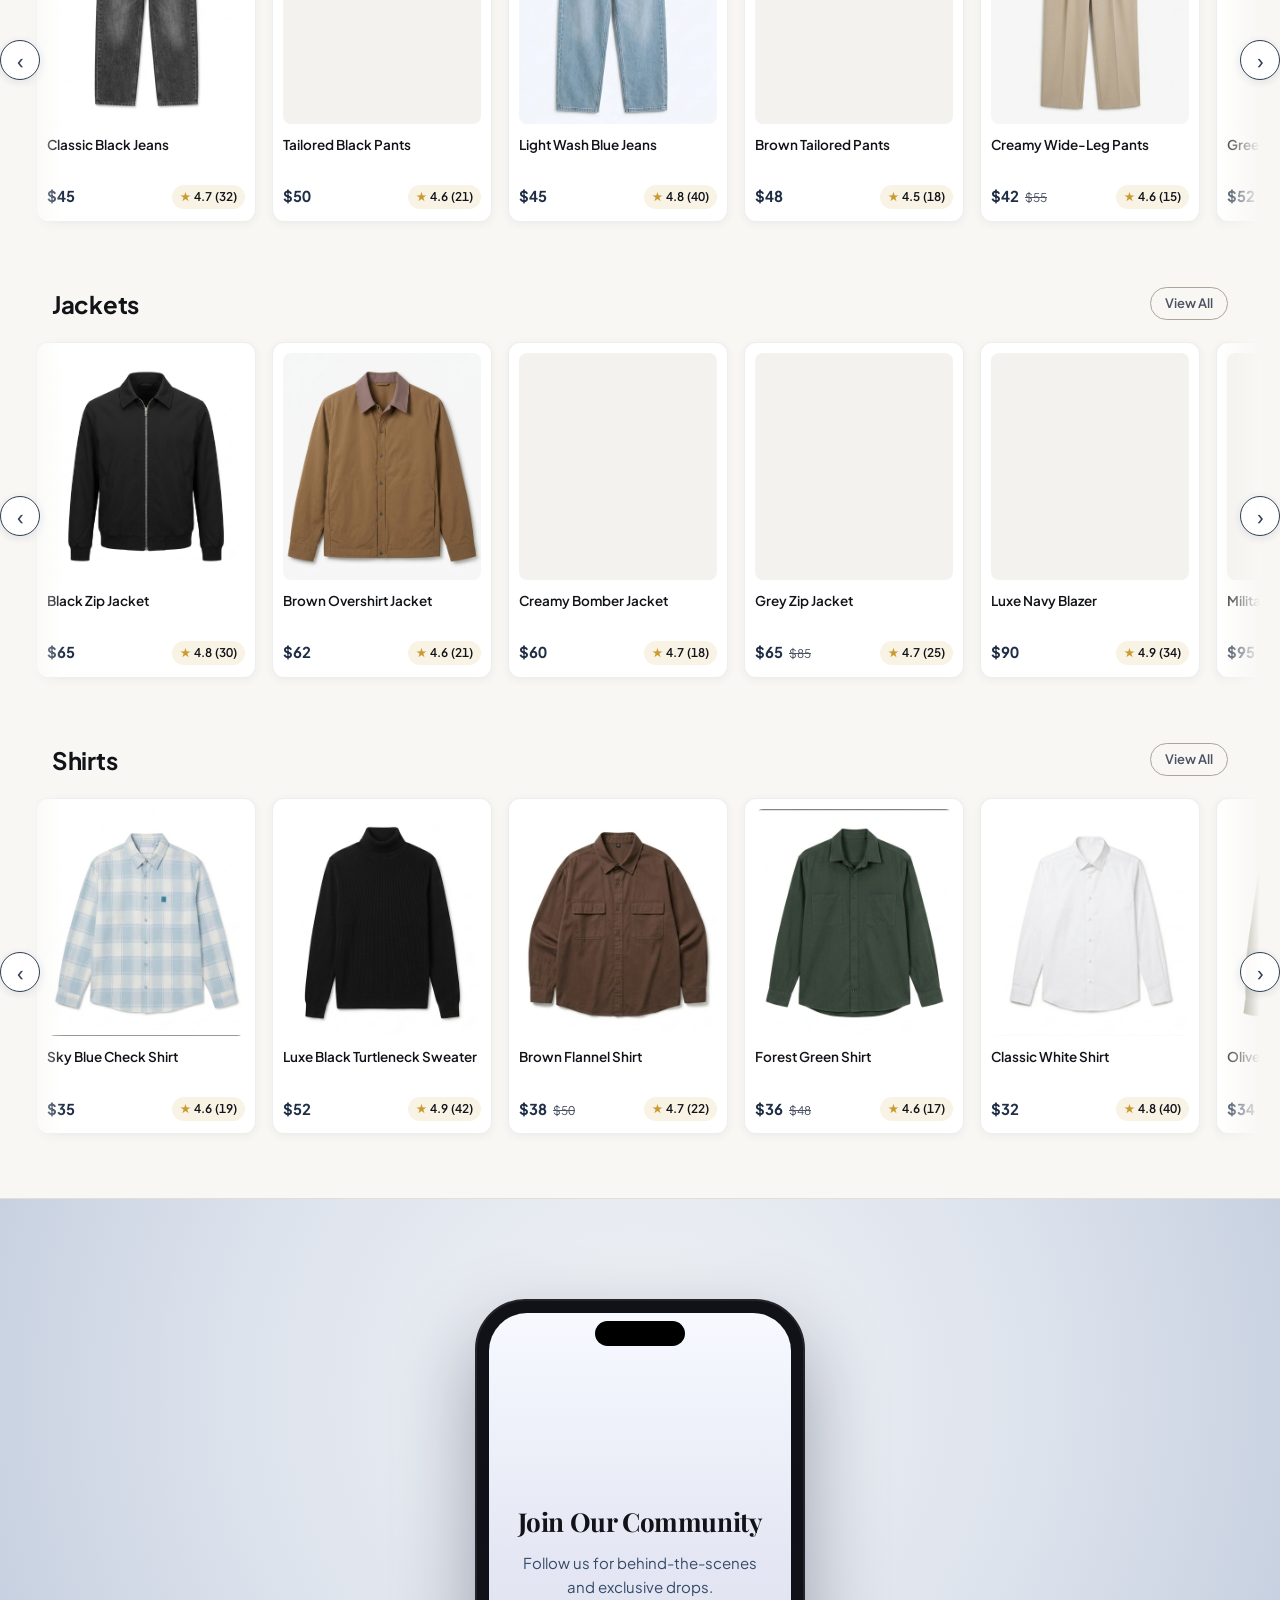
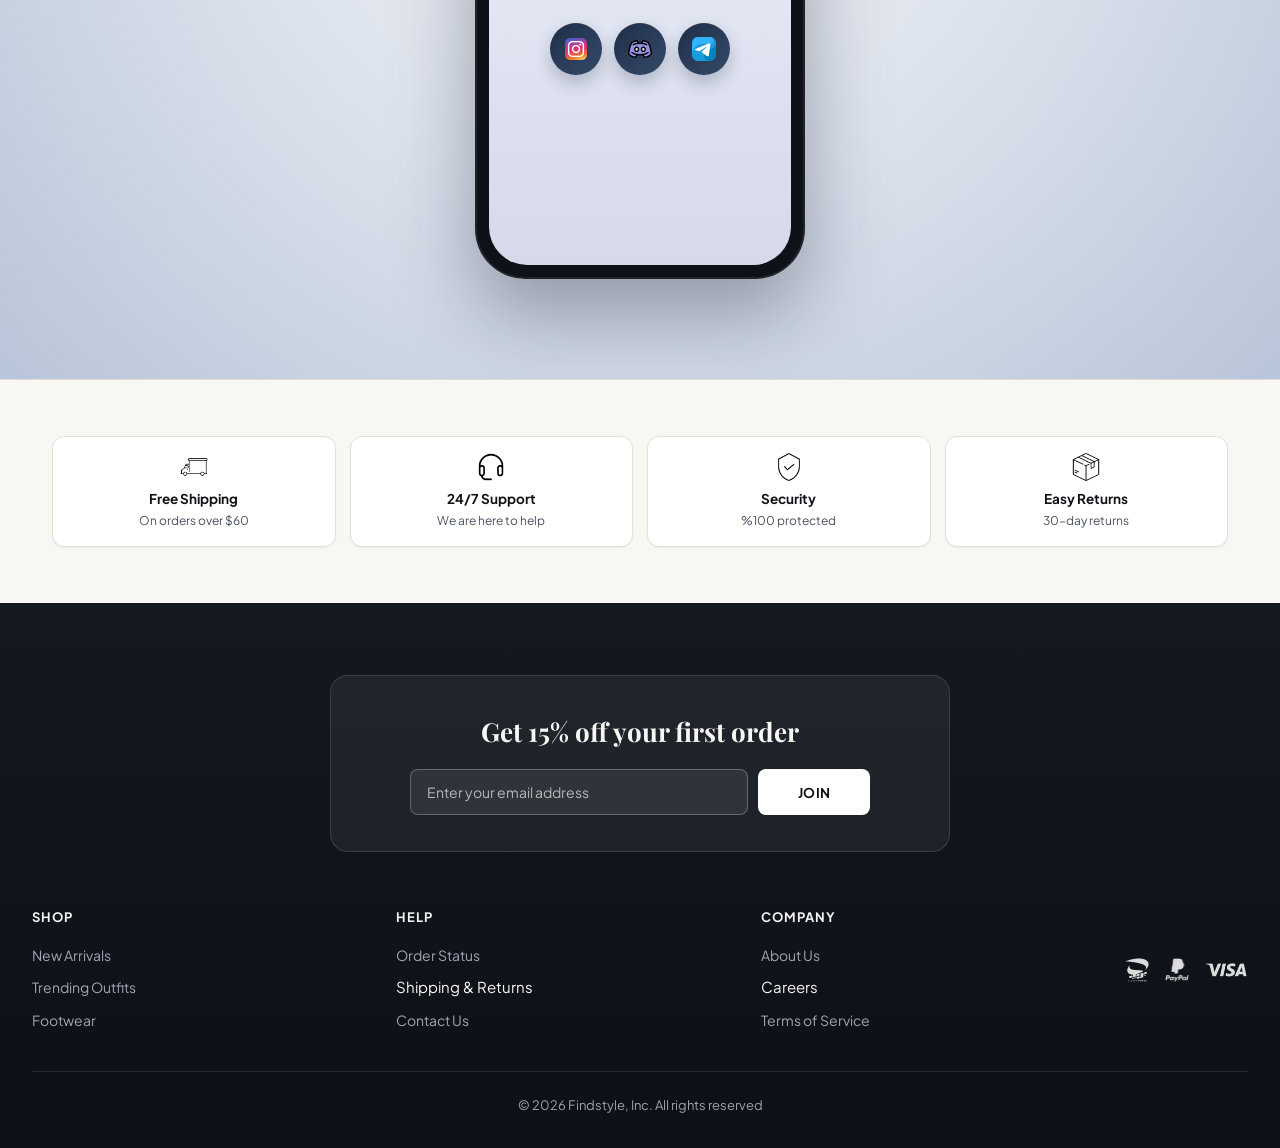
==== commit 2f276ea8: "improve scroling UI and UX" ====
--- a/index.html
+++ b/index.html
@@ -1,4 +1,4 @@
-﻿<!doctype html>
+<!doctype html>
 <html lang="en">
 
 <head>
@@ -123,29 +123,37 @@
       </div>
     </section>
 
-    <section class="collection">
+    <section class="collection" aria-labelledby="collection-heading">
       <div class="collection-header">
-        <h2>Welcome to our store</h2>
-        <p>Which collection do you prefer</p>
+        <h2 id="collection-heading">Two Worlds. One Wardrobe.</h2>
+        <p>Choose your aesthetic and explore the full collection.</p>
       </div>
       <div class="collection-div">
-        <article class="collection-card">
-          <img src="img/general/classic1.webp" alt="classic outfit" width="2560" height="1429" decoding="async" />
-          <div class="card-content classic-content">
-            <h3>Classic collection</h3>
-            <p>Luxe &amp; Effortless</p>
-            <a href="collections.html?category=classic" class="collection-btn" style="background: #1F2E46">Classic
-              Shop</a>
-          </div>
+        <article class="collection-card collection-card--reveal">
+          <a href="collections.html?category=classic" class="collection-card-link" aria-label="Shop the Classic Collection — tailored menswear in navy tones">
+            <img src="img/general/classic1.webp" alt="Classic Collection — tailored menswear in structured navy tones" width="2560" height="1429" decoding="async" />
+            <div class="card-content classic-content">
+              <h3>Classic Collection</h3>
+              <p>Luxe &amp; Effortless</p>
+              <span class="collection-btn collection-btn--classic">
+                Shop Classic
+                <svg width="16" height="16" viewBox="0 0 16 16" fill="none" aria-hidden="true" focusable="false"><path d="M3 8h10M9 4l4 4-4 4" stroke="currentColor" stroke-width="1.6" stroke-linecap="round" stroke-linejoin="round"/></svg>
+              </span>
+            </div>
+          </a>
         </article>
-        <article class="collection-card">
-          <img src="img/general/casual1.webp" alt="casual outfit" width="2560" height="1368" decoding="async" />
-          <div class="card-content casual-content">
-            <h3>Casual collection</h3>
-            <p>Trendy &amp; Comfortable</p>
-            <a href="collections.html?category=casual" class="collection-btn" style="background: #4F5D50">Casual
-              Shop</a>
-          </div>
+        <article class="collection-card collection-card--reveal">
+          <a href="collections.html?category=casual" class="collection-card-link" aria-label="Shop the Casual Collection — relaxed and contemporary everyday wear">
+            <img src="img/general/casual1.webp" alt="Casual Collection — relaxed contemporary everyday menswear" width="2560" height="1368" decoding="async" />
+            <div class="card-content casual-content">
+              <h3>Casual Collection</h3>
+              <p>Trendy &amp; Comfortable</p>
+              <span class="collection-btn collection-btn--casual">
+                Shop Casual
+                <svg width="16" height="16" viewBox="0 0 16 16" fill="none" aria-hidden="true" focusable="false"><path d="M3 8h10M9 4l4 4-4 4" stroke="currentColor" stroke-width="1.6" stroke-linecap="round" stroke-linejoin="round"/></svg>
+              </span>
+            </div>
+          </a>
         </article>
       </div>
     </section>
--- a/style.css
+++ b/style.css
@@ -142,7 +142,7 @@
 section[id],
 h1,
 h2 {
-  scroll-margin-top: 96px;
+  scroll-margin-top: calc(var(--header-height) + 16px);
 }
 
 body {
@@ -796,9 +796,42 @@
   gap: 20px;
 }
 
+/* ── Scroll-Reveal Animation ─────────────────────────────────────────────── */
+@keyframes collectionReveal {
+  from {
+    opacity: 0;
+    transform: translateY(28px);
+  }
+  to {
+    opacity: 1;
+    transform: translateY(0);
+  }
+}
+
+.collection-card--reveal {
+  opacity: 0;
+}
+
+.collection-card--reveal.is-visible {
+  animation: collectionReveal 0.6s cubic-bezier(0.16, 1, 0.3, 1) forwards;
+}
+
+.collection-card--reveal.is-visible:nth-child(2) {
+  animation-delay: 0.1s;
+}
+
+@media (prefers-reduced-motion: reduce) {
+  .collection-card--reveal,
+  .collection-card--reveal.is-visible {
+    opacity: 1;
+    animation: none;
+  }
+}
+
+/* ── Collection Cards ────────────────────────────────────────────────────── */
 .collection-card {
   position: relative;
-  height: 240px;
+  aspect-ratio: 16 / 9;
   border-radius: var(--radius-lg);
   overflow: hidden;
   box-shadow: var(--shadow-card);
@@ -806,8 +839,26 @@
 }
 
 .collection-card:hover {
-  transform: translateY(-3px);
+  transform: translateY(-4px);
   box-shadow: var(--shadow-card-hover);
+}
+
+/* Full-card clickable link */
+.collection-card-link {
+  display: block;
+  width: 100%;
+  height: 100%;
+  position: absolute;
+  inset: 0;
+  text-decoration: none;
+  color: inherit;
+  border-radius: inherit;
+}
+
+.collection-card-link:focus-visible {
+  outline: 3px solid var(--color-accent-bright);
+  outline-offset: 4px;
+  border-radius: var(--radius-lg);
 }
 
 .collection-card img {
@@ -820,63 +871,117 @@
 }
 
 .collection-card:hover img {
-  transform: scale(1.03);
+  transform: scale(1.04);
 }
 
 .card-content {
   position: relative;
   z-index: 2;
-  padding: 24px;
+  padding: clamp(20px, 4vw, 32px);
   display: flex;
   flex-direction: column;
-  justify-content: center;
+  justify-content: flex-end;
   height: 100%;
-  max-width: 60%;
-}
-
+  max-width: 65%;
+  pointer-events: none;
+  background: none;
+}
+
+/* Dark editorial overlay — full-card pseudo-element so the gradient fades
+   smoothly all the way to the opposite edge without a hard cutoff box */
+.collection-card:has(.classic-content)::before,
+.collection-card:has(.casual-content)::before {
+  content: "";
+  position: absolute;
+  inset: 0;
+  z-index: 1;
+  pointer-events: none;
+  border-radius: inherit;
+}
+
+/* Classic — gradient anchored left */
+.collection-card:has(.classic-content)::before {
+  background: linear-gradient(
+    90deg,
+    rgba(14, 18, 26, 0.82) 0%,
+    rgba(14, 18, 26, 0.50) 42%,
+    rgba(14, 18, 26, 0.10) 68%,
+    transparent 100%
+  );
+}
+
+/* Casual — gradient anchored right */
+.collection-card:has(.casual-content)::before {
+  background: linear-gradient(
+    270deg,
+    rgba(14, 18, 26, 0.82) 0%,
+    rgba(14, 18, 26, 0.50) 42%,
+    rgba(14, 18, 26, 0.10) 68%,
+    transparent 100%
+  );
+}
+
+/* Dark editorial overlay — anchored left for Classic */
 .classic-content {
   margin-right: auto;
   text-align: left;
   align-items: flex-start;
-  background: linear-gradient(90deg, rgba(255, 255, 255, 0.95) 0%, rgba(255, 255, 255, 0.75) 60%, transparent 100%);
-}
-
+}
+
+/* Dark editorial overlay — anchored right for Casual */
 .casual-content {
   margin-left: auto;
   text-align: right;
   align-items: flex-end;
-  background: linear-gradient(270deg, rgba(255, 255, 255, 0.95) 0%, rgba(255, 255, 255, 0.75) 60%, transparent 100%);
 }
 
 .card-content h3 {
-  font-size: clamp(20px, 3.5vw, 24px);
-  font-weight: 800;
-  color: var(--color-text-main);
+  font-family: var(--font-display);
+  font-size: clamp(20px, 3.5vw, 26px);
+  font-weight: 700;
+  color: #ffffff;
   margin-bottom: 4px;
+  letter-spacing: -0.01em;
 }
 
 .card-content p {
-  font-size: 14px;
+  font-size: 13px;
   font-weight: 500;
-  color: var(--color-text-muted);
-  margin-bottom: 16px;
+  color: rgba(255, 255, 255, 0.72);
+  margin-bottom: 18px;
+  letter-spacing: 0.03em;
+  text-transform: uppercase;
 }
 
 .collection-btn {
-  display: inline-block;
-  padding: 10px 22px;
-  color: var(--color-text-inverse);
+  display: inline-flex;
+  align-items: center;
+  gap: 8px;
+  padding: 10px 20px;
+  color: #ffffff;
   border-radius: var(--radius-sm);
-  font-size: 13px;
+  font-family: var(--font-sans);
+  font-size: 12px;
   font-weight: 700;
-  letter-spacing: 0.5px;
-  box-shadow: var(--shadow-xs);
-  transition: transform var(--transition-fast), opacity var(--transition-fast);
-}
-
-.collection-btn:hover {
+  letter-spacing: 0.08em;
+  text-transform: uppercase;
+  box-shadow: 0 2px 8px rgba(0, 0, 0, 0.25);
+  transition: transform var(--transition-fast), box-shadow var(--transition-fast), gap var(--transition-fast);
+  pointer-events: auto;
+}
+
+.collection-btn--classic {
+  background-color: var(--color-accent-classic);
+}
+
+.collection-btn--casual {
+  background-color: var(--color-accent-casual);
+}
+
+.collection-card:hover .collection-btn {
   transform: translateY(-2px);
-  opacity: 0.92;
+  gap: 12px;
+  box-shadow: 0 6px 16px rgba(0, 0, 0, 0.30);
 }
 
 /* --------------------------------------------------------------------------
@@ -1100,11 +1205,11 @@
   width: clamp(160px, 38vw, 210px);
   scroll-snap-align: start;
   background: var(--color-bg-surface);
-  border: 1px solid var(--color-border-card);
+  border: 1px solid rgba(31, 46, 70, 0.08);
   border-radius: var(--radius-md);
-  padding: 10px;
+  padding: 10px 10px 12px;
   box-shadow: var(--shadow-card);
-  transition: transform var(--transition-fast), box-shadow var(--transition-fast);
+  transition: transform var(--transition-fast), box-shadow var(--transition-fast), border-color var(--transition-fast);
   display: flex;
   flex-direction: column;
 }
@@ -1112,22 +1217,34 @@
 .product-card:hover {
   transform: translateY(-3px);
   box-shadow: var(--shadow-card-hover);
+  border-color: var(--color-border-hover);
+}
+
+.product-media {
+  position: relative;
+  margin-bottom: 12px;
 }
 
 .product-link {
   display: flex;
   flex-direction: column;
   flex: 1;
+  border-radius: var(--radius-sm);
+}
+
+.product-link:focus-visible {
+  outline: 2px solid var(--color-primary);
+  outline-offset: 3px;
 }
 
 .product-img {
+  display: block;
   position: relative;
   width: 100%;
   aspect-ratio: 1 / 1.15;
   border-radius: var(--radius-sm);
   overflow: hidden;
   background: var(--color-bg-card);
-  margin-bottom: 12px;
 }
 
 .product-img img {
@@ -1145,19 +1262,21 @@
   font-size: 13.5px;
   font-weight: 600;
   line-height: 1.35;
-  margin-bottom: 10px;
+  margin-bottom: 6px;
   color: var(--color-text-main);
   display: -webkit-box;
   -webkit-line-clamp: 2;
   -webkit-box-orient: vertical;
   overflow: hidden;
-  min-height: 36px;
+  min-height: 2.7em;
 }
 
 .product-meta {
   display: flex;
+  flex-wrap: wrap;
   justify-content: space-between;
   align-items: center;
+  gap: 4px 8px;
   font-size: 13px;
   margin-top: auto;
   padding-top: 6px;
@@ -1167,6 +1286,7 @@
   font-weight: 700;
   color: var(--color-primary);
   font-size: 15px;
+  font-variant-numeric: tabular-nums;
 }
 
 .rating {
@@ -1179,6 +1299,12 @@
 
 .rating .star {
   color: var(--color-rating);
+}
+
+@media (max-width: 479px) {
+  .product-card .rating .review-count {
+    display: none;
+  }
 }
 
 /* Wishlist Button */
@@ -1195,48 +1321,80 @@
 
 .wishlist-btn {
   position: absolute;
-  top: 16px;
-  right: 16px;
-  width: 36px;
-  height: 36px;
-  min-width: 36px;
-  min-height: 36px;
-  background: rgba(255, 255, 255, 0.94);
+  top: 8px;
+  right: 8px;
+  width: 34px;
+  height: 34px;
+  min-width: 34px;
+  min-height: 34px;
+  background: rgba(255, 255, 255, 0.88);
+  backdrop-filter: blur(8px);
+  -webkit-backdrop-filter: blur(8px);
   box-shadow: var(--shadow-sm);
-  border: none;
+  border: 1px solid rgba(17, 19, 24, 0.06);
   border-radius: var(--radius-pill);
+  color: var(--color-text-main);
   display: flex;
   align-items: center;
   justify-content: center;
   z-index: 5;
-  transition: transform var(--transition-fast), background var(--transition-fast);
+  touch-action: manipulation;
+  transition: transform var(--transition-fast), background var(--transition-fast), color var(--transition-fast);
 }
 
 .wishlist-btn::after {
   content: "";
   position: absolute;
-  inset: -4px;
+  inset: -5px;
 }
 
 .wishlist-btn:hover {
-  transform: scale(1.1);
+  transform: scale(1.08);
   background: #ffffff;
 }
 
-.wishlist-btn img {
+.wishlist-btn img,
+.wishlist-btn svg {
   width: 16px;
   height: 16px;
   transition: transform 0.15s ease;
 }
 
+@keyframes wishlistHeartPop {
+  0% {
+    transform: scale(1);
+  }
+  45% {
+    transform: scale(1.28);
+  }
+  100% {
+    transform: scale(1.05);
+  }
+}
+
 .wishlist-btn.is-active {
   background: var(--color-danger-subtle);
   border-color: rgba(220, 38, 38, 0.3);
+  color: #dc2626;
+}
+
+.wishlist-btn.is-active svg path {
+  fill: currentColor;
+}
+
+.wishlist-btn.is-active svg {
+  animation: wishlistHeartPop 0.32s cubic-bezier(0.16, 1, 0.3, 1) forwards;
 }
 
 .wishlist-btn.is-active img {
   transform: scale(1.08);
   transition: transform var(--transition-fast);
+}
+
+@media (prefers-reduced-motion: reduce) {
+  .wishlist-btn.is-active svg {
+    animation: none;
+  }
 }
 
 /* --------------------------------------------------------------------------
@@ -2610,6 +2768,10 @@
     grid-template-columns: repeat(2, 1fr);
   }
 
+  .collection-card {
+    aspect-ratio: 4 / 3;
+  }
+
   .outfit-grid {
     grid-template-columns: repeat(2, 1fr);
   }
@@ -2640,6 +2802,10 @@
 
   .desktop-nav-links {
     display: flex;
+  }
+
+  .collection-card {
+    aspect-ratio: 3 / 2;
   }
 
   .hero {
@@ -3179,9 +3345,40 @@
   animation: cartBounce 0.45s cubic-bezier(.36, .07, .19, .97) forwards !important;
 }
 
-/* ── Product scroll arrow buttons ────────────────────────────────────────── */
+/* ── Product scroll arrow buttons & horizontal edge fades ────────────────── */
 .product-scroll-wrapper {
   position: relative;
+}
+
+.product-scroll-wrapper::before,
+.product-scroll-wrapper::after {
+  content: "";
+  position: absolute;
+  top: 0;
+  bottom: 8px;
+  width: clamp(20px, 4vw, 44px);
+  z-index: 6;
+  pointer-events: none;
+  opacity: 0;
+  transition: opacity 0.25s ease;
+}
+
+.product-scroll-wrapper::before {
+  left: 0;
+  background: linear-gradient(90deg, var(--color-bg-body) 0%, transparent 100%);
+}
+
+.product-scroll-wrapper::after {
+  right: 0;
+  background: linear-gradient(270deg, var(--color-bg-body) 0%, transparent 100%);
+}
+
+.product-scroll-wrapper.has-scroll-left::before {
+  opacity: 1;
+}
+
+.product-scroll-wrapper.has-scroll-right::after {
+  opacity: 1;
 }
 
 .scroll-arrow {
@@ -3503,11 +3700,6 @@
 }
 
 /* ── 4. Quick-Add Size Bar on Product Cards ──────────────────────────────── */
-.product-card .product-img {
-  position: relative;
-  overflow: hidden;
-}
-
 .quick-add-bar {
   position: absolute;
   left: 8px;
@@ -3524,7 +3716,7 @@
   opacity: 0;
   transform: translateY(8px);
   pointer-events: none;
-  transition: opacity 0.2s ease, transform 0.2s ease;
+  transition: opacity 0.25s cubic-bezier(0.16, 1, 0.3, 1), transform 0.25s cubic-bezier(0.16, 1, 0.3, 1);
   z-index: 4;
 }
 
@@ -3562,6 +3754,7 @@
   font-size: 11px;
   font-weight: 600;
   cursor: pointer;
+  touch-action: manipulation;
   transition: background-color 0.15s, color 0.15s, border-color 0.15s;
 }
 
@@ -3688,19 +3881,6 @@
   animation: cartBadgePop 0.35s cubic-bezier(0.16, 1, 0.3, 1);
 }
 
-/* ── Product Card Surface & Baseline Alignment ───────────────────────────── */
-.product-card {
-  border: 1px solid rgba(31, 46, 70, 0.08);
-}
-
-.product-card h3 {
-  display: -webkit-box;
-  -webkit-line-clamp: 2;
-  -webkit-box-orient: vertical;
-  overflow: hidden;
-  min-height: 2.7em;
-}
-
 /* ── Price Hierarchy on Cards ────────────────────────────────────────────── */
 .price-group {
   display: inline-flex;
@@ -3787,6 +3967,91 @@
   }
 }
 
+/* ── Unified Scroll-Reveal & Staggered Card Entrances ───────────────────── */
+.reveal-target {
+  opacity: 0;
+  transform: translateY(20px);
+  transition: opacity 0.55s cubic-bezier(0.16, 1, 0.3, 1), transform 0.55s cubic-bezier(0.16, 1, 0.3, 1);
+}
+
+.reveal-target.site-footer {
+  transform: translateY(10px);
+}
+
+.reveal-target.is-visible {
+  opacity: 1;
+  transform: translateY(0);
+}
+
+.category-row.reveal-target .product-card,
+.shop-grid.reveal-target .product-card,
+.related-grid.reveal-target .product-card,
+.outfit-grid.reveal-target .outfit-card,
+.featurs.reveal-target .feature-card {
+  opacity: 0;
+  transform: translateY(16px);
+  transition: opacity 0.5s cubic-bezier(0.16, 1, 0.3, 1), transform 0.5s cubic-bezier(0.16, 1, 0.3, 1);
+}
+
+.category-row.is-visible .product-card,
+.shop-grid.is-visible .product-card,
+.related-grid.is-visible .product-card,
+.outfit-grid.is-visible .outfit-card,
+.featurs.is-visible .feature-card {
+  opacity: 1;
+  transform: translateY(0);
+}
+
+.category-row.is-visible .product-card:nth-child(1),
+.shop-grid.is-visible .product-card:nth-child(1),
+.related-grid.is-visible .product-card:nth-child(1),
+.outfit-grid.is-visible .outfit-card:nth-child(1),
+.featurs.is-visible .feature-card:nth-child(1) { transition-delay: 0ms; }
+
+.category-row.is-visible .product-card:nth-child(2),
+.shop-grid.is-visible .product-card:nth-child(2),
+.related-grid.is-visible .product-card:nth-child(2),
+.outfit-grid.is-visible .outfit-card:nth-child(2),
+.featurs.is-visible .feature-card:nth-child(2) { transition-delay: 50ms; }
+
+.category-row.is-visible .product-card:nth-child(3),
+.shop-grid.is-visible .product-card:nth-child(3),
+.related-grid.is-visible .product-card:nth-child(3),
+.outfit-grid.is-visible .outfit-card:nth-child(3),
+.featurs.is-visible .feature-card:nth-child(3) { transition-delay: 100ms; }
+
+.category-row.is-visible .product-card:nth-child(4),
+.shop-grid.is-visible .product-card:nth-child(4),
+.related-grid.is-visible .product-card:nth-child(4),
+.outfit-grid.is-visible .outfit-card:nth-child(4),
+.featurs.is-visible .feature-card:nth-child(4) { transition-delay: 150ms; }
+
+.category-row.is-visible .product-card:nth-child(5),
+.shop-grid.is-visible .product-card:nth-child(5),
+.outfit-grid.is-visible .outfit-card:nth-child(5) { transition-delay: 200ms; }
+
+.category-row.is-visible .product-card:nth-child(6),
+.shop-grid.is-visible .product-card:nth-child(6),
+.outfit-grid.is-visible .outfit-card:nth-child(6) { transition-delay: 250ms; }
+
+@media (prefers-reduced-motion: reduce) {
+  html {
+    scroll-behavior: auto;
+  }
+
+  .reveal-target,
+  .reveal-target.is-visible,
+  .category-row.reveal-target .product-card,
+  .shop-grid.reveal-target .product-card,
+  .related-grid.reveal-target .product-card,
+  .outfit-grid.reveal-target .outfit-card,
+  .featurs.reveal-target .feature-card {
+    opacity: 1;
+    transform: none;
+    transition: none;
+  }
+}
+
 /* ==========================================================================
    STAGE 12: LIGHTBOX, PDP DISCOUNT BADGE & PINNED MOBILE CART SCROLL
    ========================================================================== */
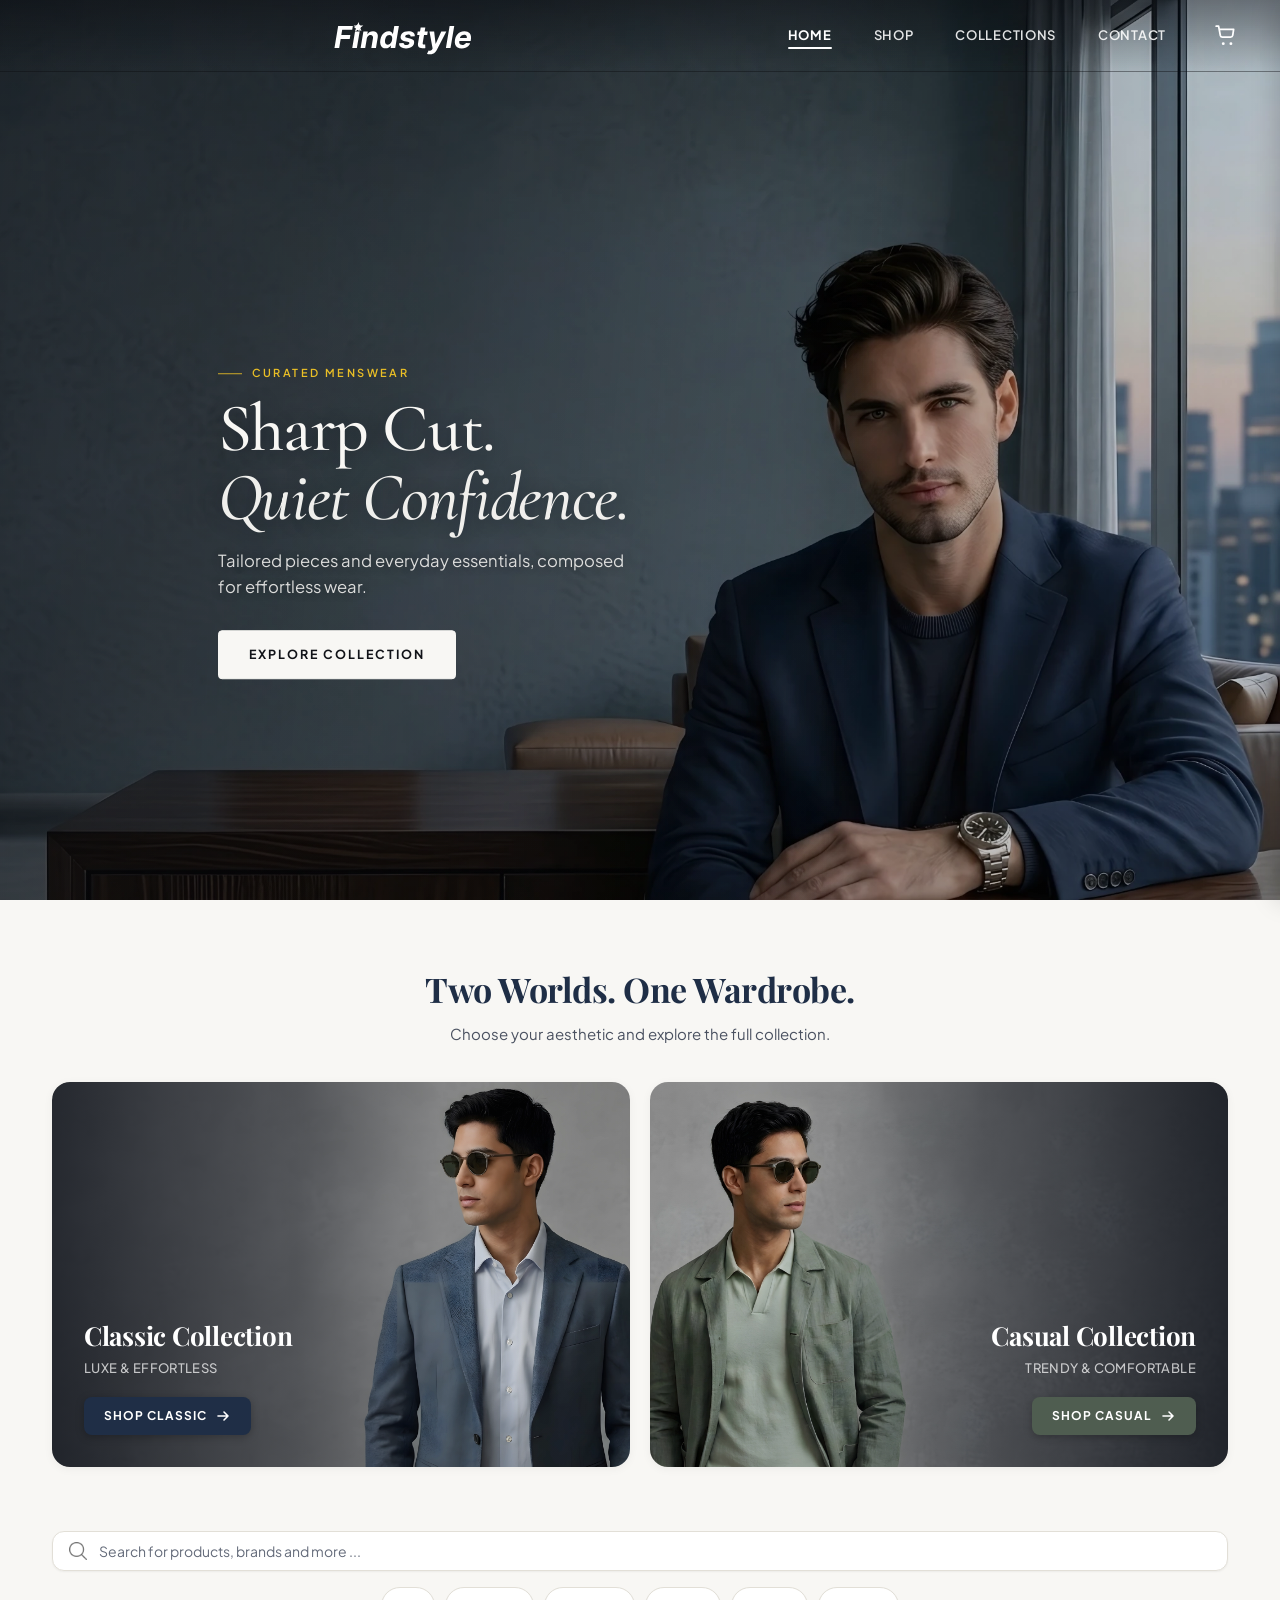
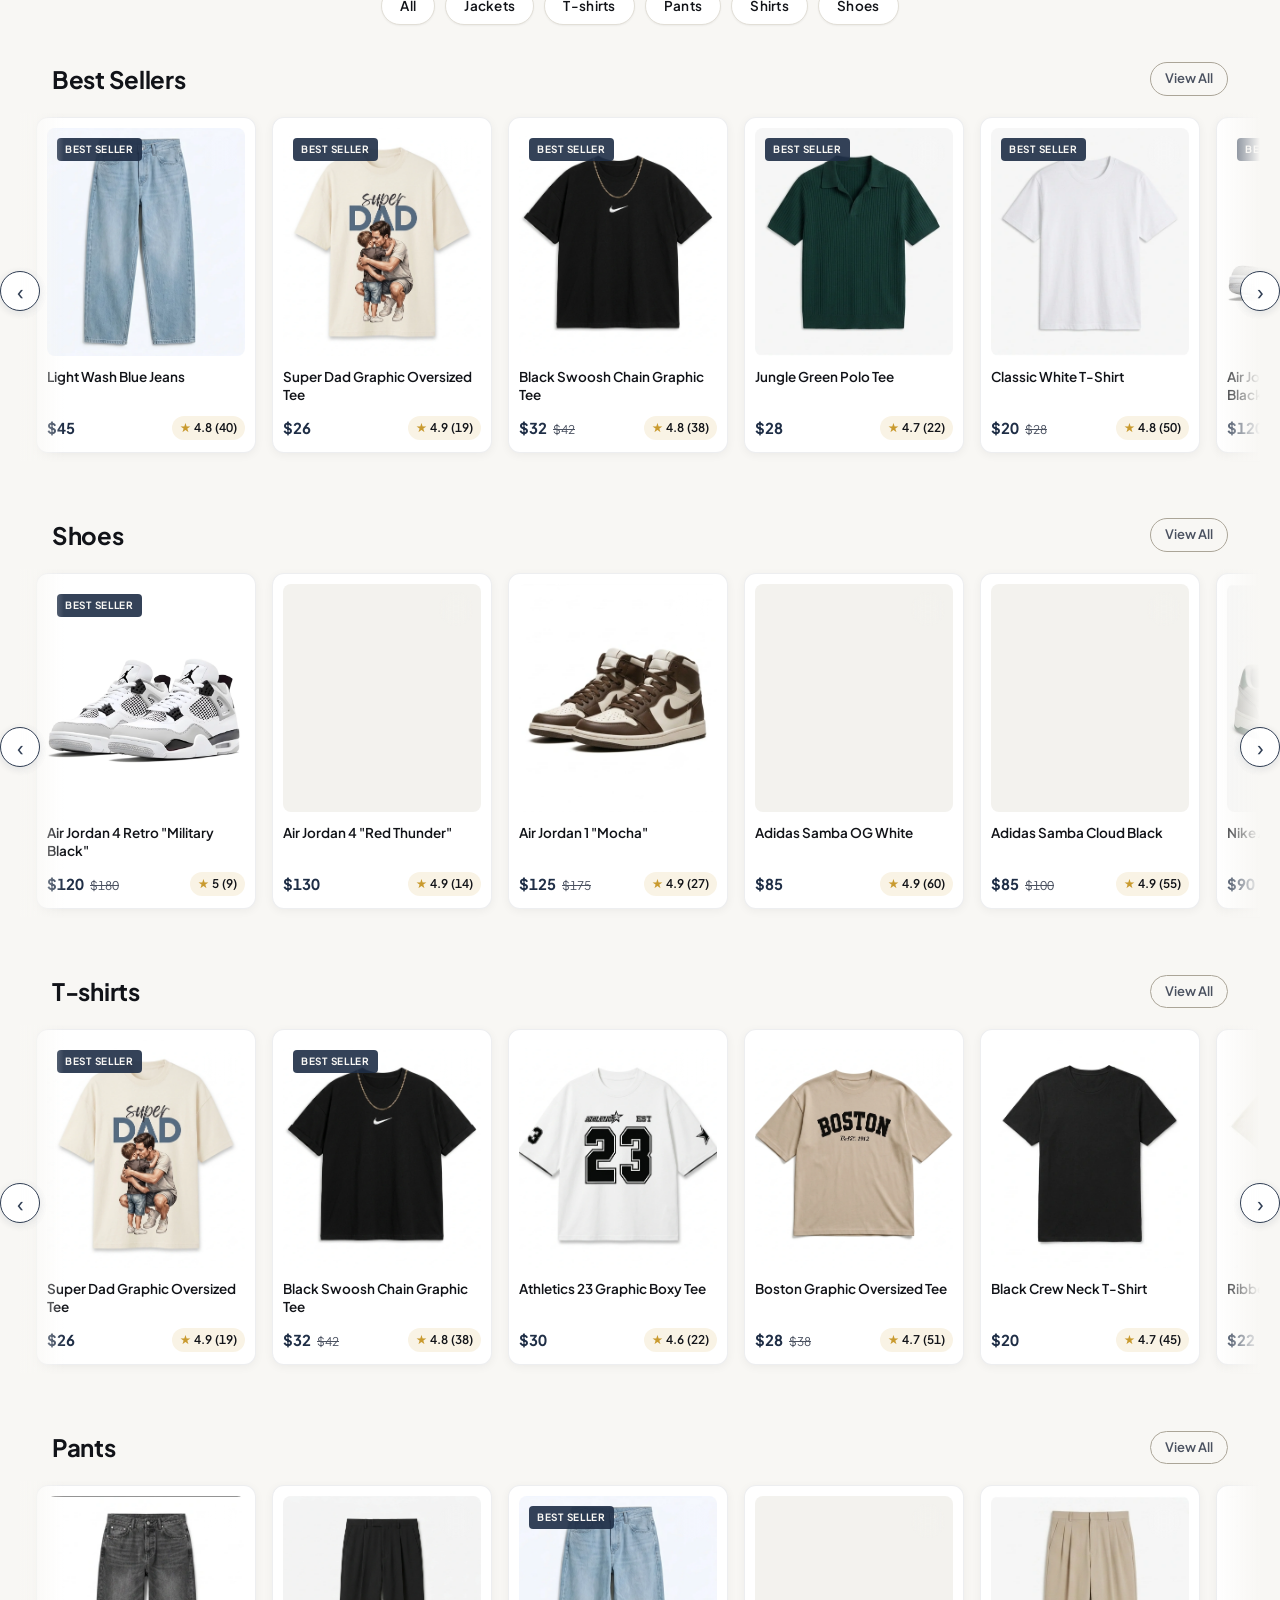
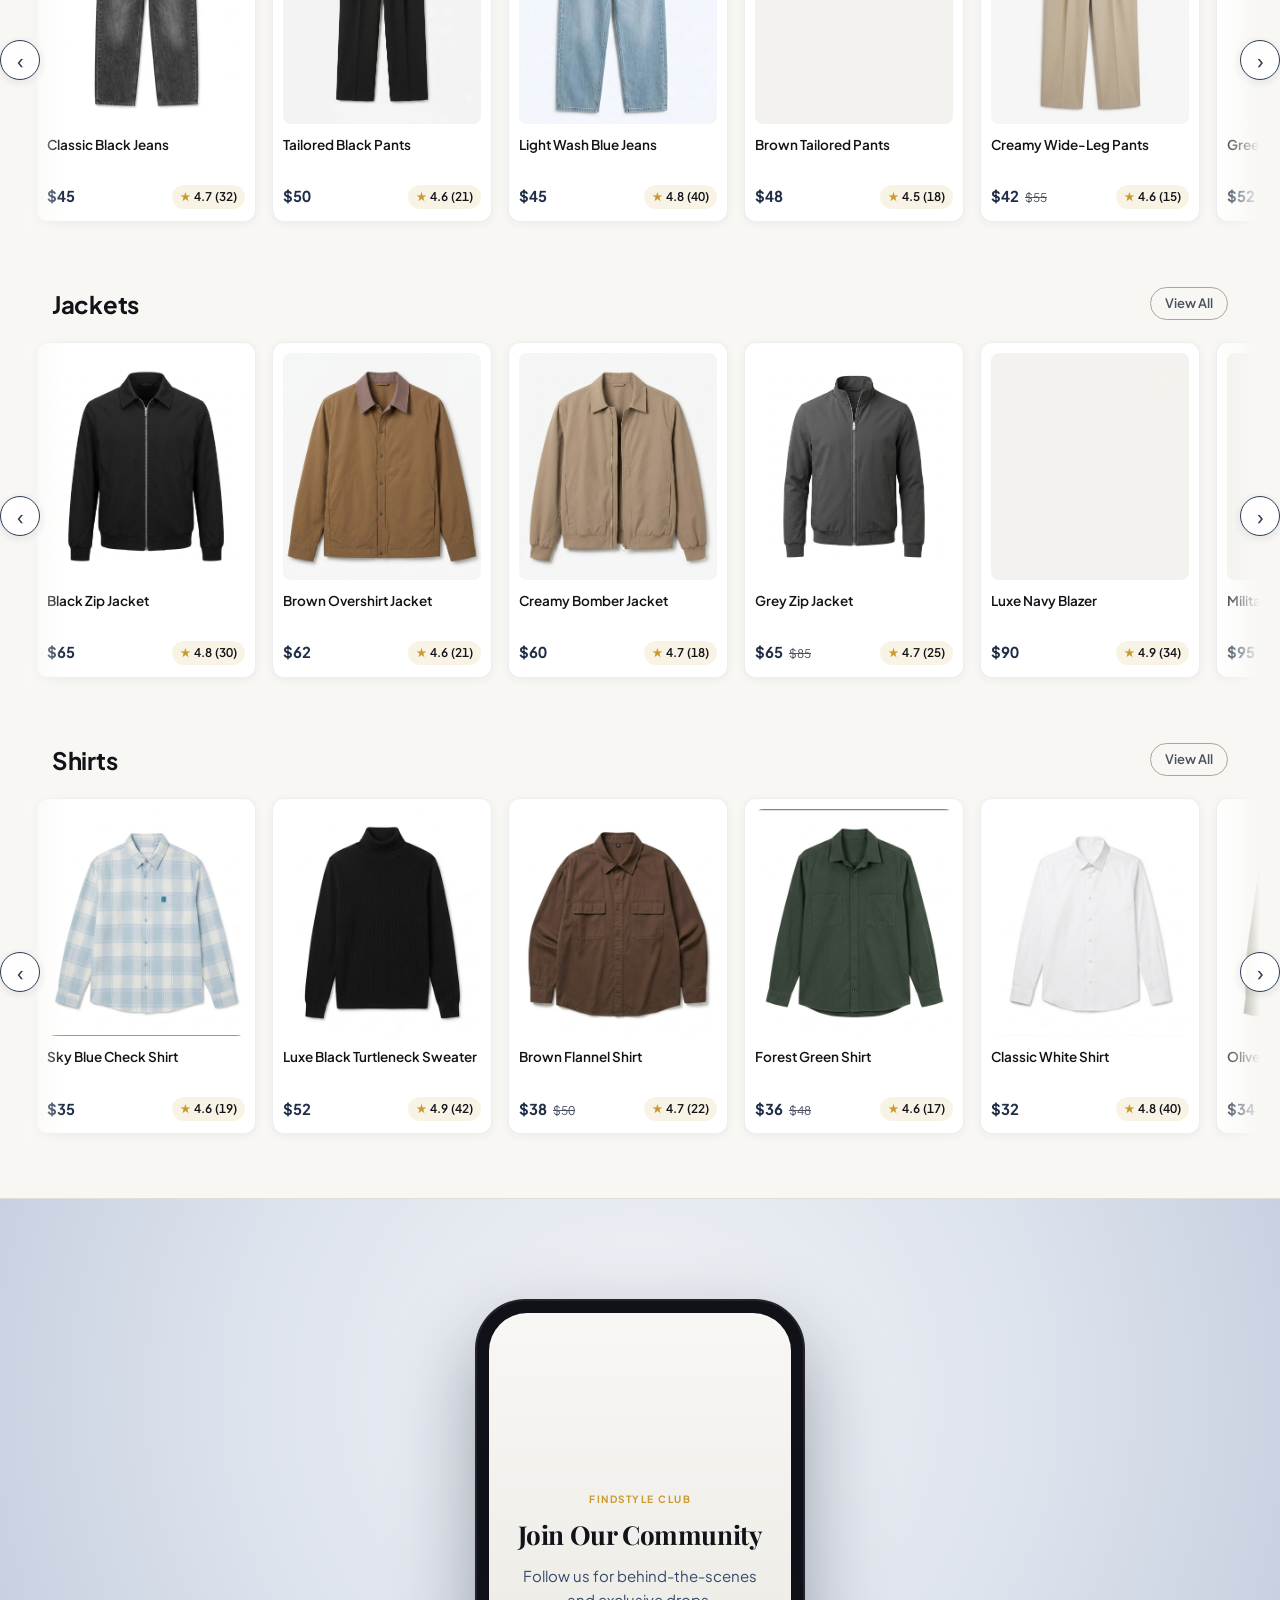
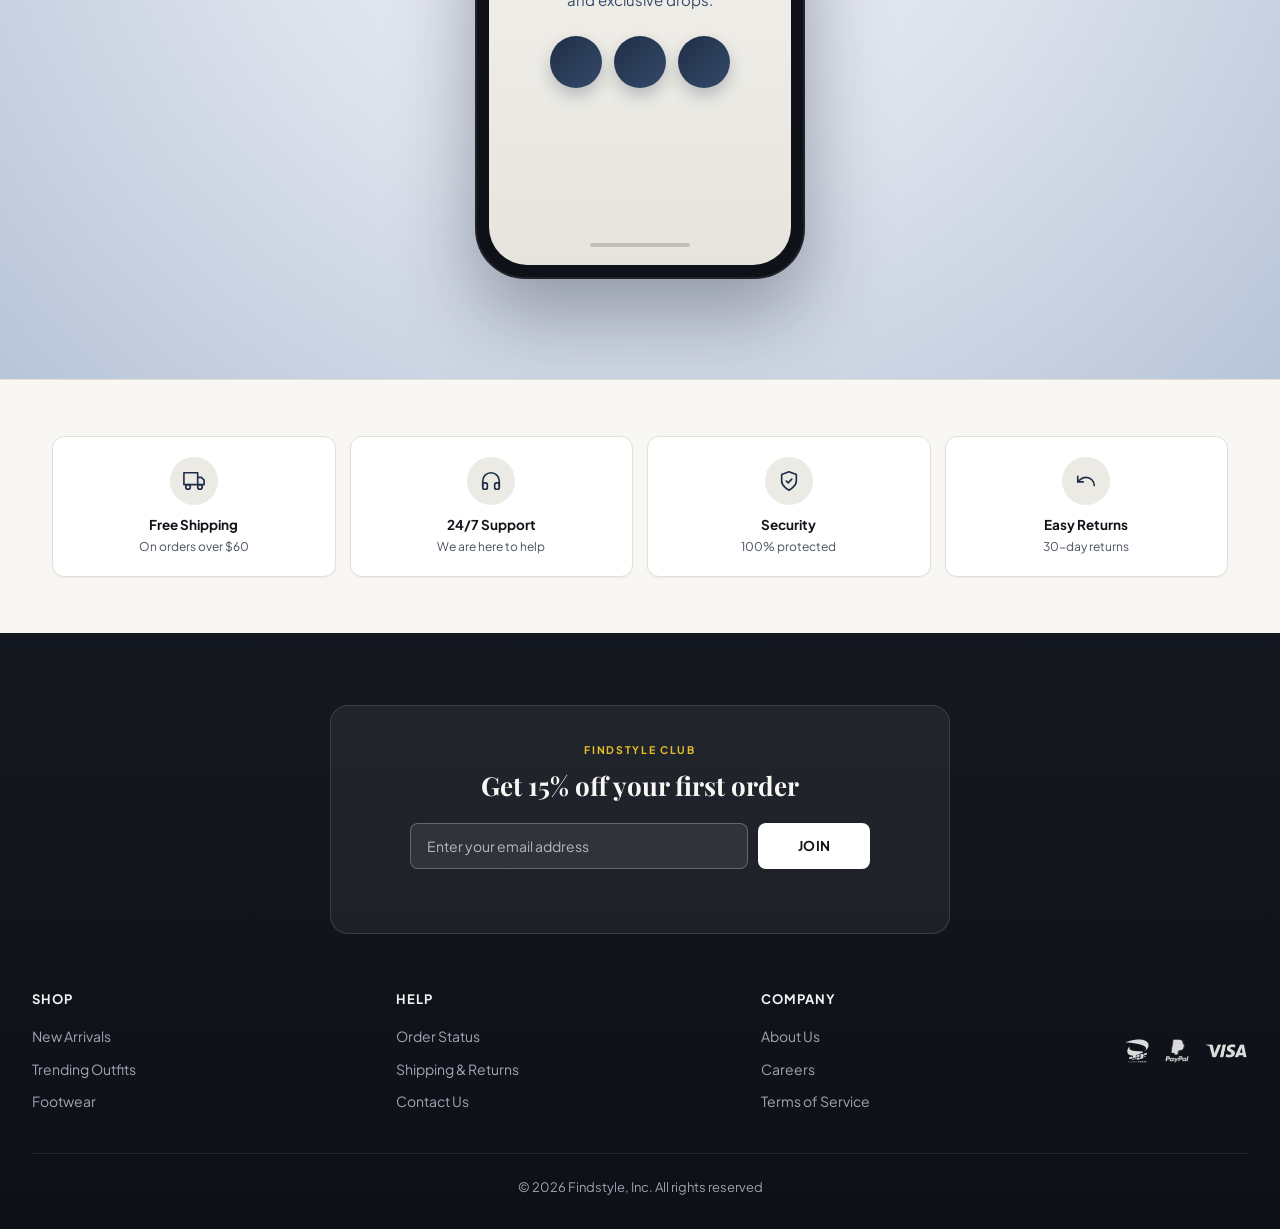
==== commit 9bcb6bc5: "community and footer improve" ====
--- a/index.html
+++ b/index.html
@@ -265,46 +265,81 @@
       </div>
     </section>
 
-    <section class="desktop-community" id="desktopCommunity">
+    <section class="desktop-community" id="desktopCommunity" aria-labelledby="community-heading">
       <div class="iphone-container">
         <div class="dynamic-island"></div>
         <div class="iphone-screen">
           <div class="screen-content">
-            <h2>Join Our Community</h2>
+            <span class="community-eyebrow">FindStyle Club</span>
+            <h2 id="community-heading">Join Our Community</h2>
             <p>Follow us for behind-the-scenes and exclusive drops.</p>
             <div class="social-links">
-              <a href="#" data-soon="instagram" rel="noopener noreferrer" aria-label="Instagram" class="social-btn"><img
-                  src="img/icons/instagram.png" alt="Instagram" width="96" height="96" loading="lazy"
-                  decoding="async"></a>
-              <a href="#" data-soon="discord" rel="noopener noreferrer" aria-label="Discord" class="social-btn"><img
-                  src="img/icons/discord.png" alt="Discord" width="96" height="96" loading="lazy" decoding="async"></a>
-              <a href="#" data-soon="telegram" rel="noopener noreferrer" aria-label="Telegram" class="social-btn"><img
-                  src="img/icons/telegram.png" alt="Telegram" width="96" height="96" loading="lazy"
-                  decoding="async"></a>
+              <!-- Instagram -->
+              <a href="#" data-soon="instagram" rel="noopener noreferrer" aria-label="Instagram" class="social-btn">
+                <svg width="22" height="22" viewBox="0 0 24 24" fill="none" aria-hidden="true" focusable="false">
+                  <rect x="2" y="2" width="20" height="20" rx="5" ry="5" stroke="currentColor" stroke-width="1.8"/>
+                  <circle cx="12" cy="12" r="4.5" stroke="currentColor" stroke-width="1.8"/>
+                  <circle cx="17.5" cy="6.5" r="1.1" fill="currentColor"/>
+                </svg>
+              </a>
+              <!-- Discord -->
+              <a href="#" data-soon="discord" rel="noopener noreferrer" aria-label="Discord" class="social-btn">
+                <svg width="22" height="22" viewBox="0 0 24 24" fill="none" aria-hidden="true" focusable="false">
+                  <path d="M20.317 4.37a19.791 19.791 0 0 0-4.885-1.515.074.074 0 0 0-.079.037c-.21.375-.444.864-.608 1.25a18.27 18.27 0 0 0-5.487 0 12.64 12.64 0 0 0-.617-1.25.077.077 0 0 0-.079-.037A19.736 19.736 0 0 0 3.677 4.37a.07.07 0 0 0-.032.027C.533 9.046-.32 13.58.099 18.057a.082.082 0 0 0 .031.057 19.9 19.9 0 0 0 5.993 3.03.078.078 0 0 0 .084-.028c.462-.63.874-1.295 1.226-1.994a.076.076 0 0 0-.041-.106 13.107 13.107 0 0 1-1.872-.892.077.077 0 0 1-.008-.128 10.2 10.2 0 0 0 .372-.292.074.074 0 0 1 .077-.01c3.928 1.793 8.18 1.793 12.062 0a.074.074 0 0 1 .078.01c.12.098.246.198.373.292a.077.077 0 0 1-.006.127 12.299 12.299 0 0 1-1.873.892.077.077 0 0 0-.041.107c.36.698.772 1.362 1.225 1.993a.076.076 0 0 0 .084.028 19.839 19.839 0 0 0 6.002-3.03.077.077 0 0 0 .032-.054c.5-5.177-.838-9.674-3.549-13.66a.061.061 0 0 0-.031-.03zM8.02 15.33c-1.183 0-2.157-1.085-2.157-2.419 0-1.333.956-2.419 2.157-2.419 1.21 0 2.176 1.096 2.157 2.42 0 1.333-.956 2.418-2.157 2.418zm7.975 0c-1.183 0-2.157-1.085-2.157-2.419 0-1.333.955-2.419 2.157-2.419 1.21 0 2.176 1.096 2.157 2.42 0 1.333-.946 2.418-2.157 2.418z" fill="currentColor"/>
+                </svg>
+              </a>
+              <!-- Telegram -->
+              <a href="#" data-soon="telegram" rel="noopener noreferrer" aria-label="Telegram" class="social-btn">
+                <svg width="22" height="22" viewBox="0 0 24 24" fill="none" aria-hidden="true" focusable="false">
+                  <path d="M12 2C6.477 2 2 6.477 2 12s4.477 10 10 10 10-4.477 10-10S17.523 2 12 2zm4.93 6.657-1.774 8.36c-.134.593-.48.737-.975.459l-2.699-1.989-1.302 1.254c-.144.144-.264.264-.541.264l.193-2.74 4.985-4.504c.217-.193-.047-.3-.335-.107L7.573 14.547l-2.656-.83c-.577-.18-.59-.577.12-.855l10.37-3.998c.48-.174.9.108.747.793z" fill="currentColor"/>
+                </svg>
+              </a>
             </div>
           </div>
+          <div class="iphone-home-bar" aria-hidden="true"></div>
         </div>
       </div>
     </section>
 
-    <section class="featurs">
+    <section class="featurs" aria-label="Store benefits">
       <article class="feature-card">
-        <img src="img/icons/transport.png" alt="Free shipping" width="96" height="96" loading="lazy" decoding="async" />
+        <span class="feature-icon" aria-hidden="true">
+          <svg width="24" height="24" viewBox="0 0 24 24" fill="none" focusable="false">
+            <path d="M1 3h15v13H1zM16 8h4l3 3v5h-7V8z" stroke="currentColor" stroke-width="1.8" stroke-linecap="round" stroke-linejoin="round"/>
+            <circle cx="5.5" cy="18.5" r="2.5" stroke="currentColor" stroke-width="1.8"/>
+            <circle cx="18.5" cy="18.5" r="2.5" stroke="currentColor" stroke-width="1.8"/>
+          </svg>
+        </span>
         <h3>Free Shipping</h3>
         <p>On orders over $60</p>
       </article>
       <article class="feature-card">
-        <img src="img/icons/suport.png" alt="24/7 support" width="96" height="96" loading="lazy" decoding="async" />
+        <span class="feature-icon" aria-hidden="true">
+          <svg width="24" height="24" viewBox="0 0 24 24" fill="none" focusable="false">
+            <path d="M3 18v-6a9 9 0 0 1 18 0v6" stroke="currentColor" stroke-width="1.8" stroke-linecap="round" stroke-linejoin="round"/>
+            <path d="M21 19a2 2 0 0 1-2 2h-1a2 2 0 0 1-2-2v-3a2 2 0 0 1 2-2h3v5zM3 19a2 2 0 0 0 2 2h1a2 2 0 0 0 2-2v-3a2 2 0 0 0-2-2H3v5z" stroke="currentColor" stroke-width="1.8" stroke-linecap="round" stroke-linejoin="round"/>
+          </svg>
+        </span>
         <h3>24/7 Support</h3>
         <p>We are here to help</p>
       </article>
       <article class="feature-card">
-        <img src="img/icons/security.png" alt="Secure payment" width="96" height="96" loading="lazy" decoding="async" />
+        <span class="feature-icon" aria-hidden="true">
+          <svg width="24" height="24" viewBox="0 0 24 24" fill="none" focusable="false">
+            <path d="M12 22s8-4 8-10V5l-8-3-8 3v7c0 6 8 10 8 10z" stroke="currentColor" stroke-width="1.8" stroke-linecap="round" stroke-linejoin="round"/>
+            <path d="M9 12l2 2 4-4" stroke="currentColor" stroke-width="1.8" stroke-linecap="round" stroke-linejoin="round"/>
+          </svg>
+        </span>
         <h3>Security</h3>
-        <p>%100 protected</p>
+        <p>100% protected</p>
       </article>
       <article class="feature-card">
-        <img src="img/icons/box.png" alt="Easy returns" width="96" height="96" loading="lazy" decoding="async" />
+        <span class="feature-icon" aria-hidden="true">
+          <svg width="24" height="24" viewBox="0 0 24 24" fill="none" focusable="false">
+            <path d="M3 7v6h6" stroke="currentColor" stroke-width="1.8" stroke-linecap="round" stroke-linejoin="round"/>
+            <path d="M21 17a9 9 0 0 0-9-9 9 9 0 0 0-6 2.3L3 13" stroke="currentColor" stroke-width="1.8" stroke-linecap="round" stroke-linejoin="round"/>
+          </svg>
+        </span>
         <h3>Easy Returns</h3>
         <p>30-day returns</p>
       </article>
@@ -313,12 +348,14 @@
 
   <footer class="site-footer">
     <div class="newsletter">
+      <span class="newsletter-eyebrow">FindStyle Club</span>
       <h2>Get 15% off your first order</h2>
-      <form class="newsletter-form">
+      <form class="newsletter-form" novalidate>
         <input type="email" aria-label="Email address for 15% off first order" placeholder="Enter your email address"
           required />
         <button type="submit">JOIN</button>
       </form>
+      <p class="newsletter-feedback" role="status" aria-live="polite"></p>
     </div>
     <div class="footer-links">
       <div class="footer-col">
@@ -332,18 +369,18 @@
       <div class="footer-col">
         <h3>HELP</h3>
         <ul>
-          <li><a href="https://wa.me/213559959122">Order Status</a></li>
+          <li><a href="https://wa.me/213559959122" target="_blank" rel="noopener noreferrer">Order Status</a></li>
           <li><button type="button" class="footer-link-soon" data-label="Shipping &amp; Returns">Shipping &amp;
               Returns</button></li>
-          <li><a href="https://wa.me/213559959122">Contact Us</a></li>
+          <li><a href="https://wa.me/213559959122" target="_blank" rel="noopener noreferrer">Contact Us</a></li>
         </ul>
       </div>
       <div class="footer-col desktop-footer-col">
         <h3>COMPANY</h3>
         <ul>
-          <li><a href="https://wa.me/213559959122">About Us</a></li>
+          <li><a href="https://wa.me/213559959122" target="_blank" rel="noopener noreferrer">About Us</a></li>
           <li><button type="button" class="footer-link-soon" data-label="Careers">Careers</button></li>
-          <li><a href="https://wa.me/213559959122">Terms of Service</a></li>
+          <li><a href="https://wa.me/213559959122" target="_blank" rel="noopener noreferrer">Terms of Service</a></li>
         </ul>
       </div>
       <div class="desktop-payment">
--- a/style.css
+++ b/style.css
@@ -133,7 +133,7 @@
 
 html {
   max-width: 100%;
-  overflow-x: hidden;
+  overflow-x: clip;
   scroll-behavior: smooth;
   -webkit-text-size-adjust: 100%;
 }
@@ -155,7 +155,6 @@
   flex-direction: column;
   min-height: 100vh;
   max-width: 100%;
-  overflow-x: hidden;
   -webkit-font-smoothing: antialiased;
   -moz-osx-font-smoothing: grayscale;
 }
@@ -802,6 +801,7 @@
     opacity: 0;
     transform: translateY(28px);
   }
+
   to {
     opacity: 1;
     transform: translateY(0);
@@ -821,6 +821,7 @@
 }
 
 @media (prefers-reduced-motion: reduce) {
+
   .collection-card--reveal,
   .collection-card--reveal.is-visible {
     opacity: 1;
@@ -901,24 +902,20 @@
 
 /* Classic — gradient anchored left */
 .collection-card:has(.classic-content)::before {
-  background: linear-gradient(
-    90deg,
-    rgba(14, 18, 26, 0.82) 0%,
-    rgba(14, 18, 26, 0.50) 42%,
-    rgba(14, 18, 26, 0.10) 68%,
-    transparent 100%
-  );
+  background: linear-gradient(90deg,
+      rgba(14, 18, 26, 0.82) 0%,
+      rgba(14, 18, 26, 0.50) 42%,
+      rgba(14, 18, 26, 0.10) 68%,
+      transparent 100%);
 }
 
 /* Casual — gradient anchored right */
 .collection-card:has(.casual-content)::before {
-  background: linear-gradient(
-    270deg,
-    rgba(14, 18, 26, 0.82) 0%,
-    rgba(14, 18, 26, 0.50) 42%,
-    rgba(14, 18, 26, 0.10) 68%,
-    transparent 100%
-  );
+  background: linear-gradient(270deg,
+      rgba(14, 18, 26, 0.82) 0%,
+      rgba(14, 18, 26, 0.50) 42%,
+      rgba(14, 18, 26, 0.10) 68%,
+      transparent 100%);
 }
 
 /* Dark editorial overlay — anchored left for Classic */
@@ -1364,9 +1361,11 @@
   0% {
     transform: scale(1);
   }
+
   45% {
     transform: scale(1.28);
   }
+
   100% {
     transform: scale(1.05);
   }
@@ -1539,6 +1538,53 @@
 /* --------------------------------------------------------------------------
    9. Collections Page & Outfit Grid
    -------------------------------------------------------------------------- */
+.collections-toolbar {
+  display: flex;
+  flex-direction: column;
+  gap: 4px;
+  padding: 0 clamp(16px, 4vw, 32px);
+  max-width: 1240px;
+  margin: 8px auto 24px;
+  width: 100%;
+}
+
+.collections-toolbar .shop-title {
+  margin: 0;
+  padding: 0;
+}
+
+.collections-subtitle {
+  font-size: 14.5px;
+  color: var(--color-text-muted);
+}
+
+.collections-empty {
+  text-align: center;
+  padding: 48px 20px;
+  max-width: 440px;
+  margin: 0 auto 32px;
+  color: var(--color-text-muted);
+}
+
+.collections-empty p {
+  margin-bottom: 16px;
+  font-size: 15px;
+}
+
+.btn-reset-collections {
+  padding: 10px 22px;
+  background: var(--color-primary);
+  color: var(--color-text-inverse);
+  border-radius: var(--radius-sm);
+  font-size: 13px;
+  font-weight: 700;
+  transition: background-color var(--transition-fast);
+}
+
+.btn-reset-collections:hover {
+  background: var(--color-primary-hover);
+}
+
 .outfit-grid {
   display: grid;
   grid-template-columns: 1fr;
@@ -1558,12 +1604,13 @@
   display: flex;
   flex-direction: column;
   position: relative;
-  transition: transform var(--transition-normal), box-shadow var(--transition-normal);
+  transition: transform var(--transition-normal), box-shadow var(--transition-normal), border-color var(--transition-normal);
 }
 
 .outfit-card:hover {
   transform: translateY(-4px);
   box-shadow: var(--shadow-card-hover);
+  border-color: var(--color-border-hover);
 }
 
 .outfit-card .card-header {
@@ -1598,9 +1645,39 @@
   inset: -7px;
 }
 
-.options-btn img {
+.options-btn img,
+.options-btn svg {
   width: 18px;
   height: 18px;
+  color: var(--color-text-muted);
+}
+
+.options-btn:focus-visible,
+.wishlist-btn-col:focus-visible,
+.order-btn:focus-visible {
+  outline: 2px solid var(--color-primary);
+  outline-offset: 2px;
+}
+
+.outfit-style-tag {
+  font-size: 10.5px;
+  font-weight: 700;
+  letter-spacing: 0.06em;
+  text-transform: uppercase;
+  padding: 3px 9px;
+  border-radius: var(--radius-pill);
+  margin-right: 6px;
+  flex-shrink: 0;
+}
+
+.outfit-style-tag--classic {
+  background: rgba(31, 46, 70, 0.10);
+  color: var(--color-accent-classic);
+}
+
+.outfit-style-tag--casual {
+  background: rgba(79, 93, 80, 0.12);
+  color: var(--color-accent-casual);
 }
 
 .options-dropdown {
@@ -1650,6 +1727,12 @@
   position: static;
   box-shadow: none;
   background: none;
+  border: none;
+}
+
+.wishlist-btn-col svg {
+  width: 18px;
+  height: 18px;
 }
 
 .outfit-img {
@@ -1661,6 +1744,7 @@
   object-position: center;
   padding: 12px 16px 8px;
   background: var(--color-bg-surface);
+  cursor: pointer;
   transition: transform var(--transition-smooth);
 }
 
@@ -1680,13 +1764,18 @@
   font-size: 14px;
   letter-spacing: 0.5px;
   border-radius: var(--radius-sm);
-  transition: background-color var(--transition-fast), transform var(--transition-fast);
+  display: inline-flex;
+  align-items: center;
+  justify-content: center;
+  gap: 8px;
+  transition: background-color var(--transition-fast), transform var(--transition-fast), gap var(--transition-fast);
   text-align: center;
 }
 
 .order-btn:hover {
   background-color: var(--color-primary-hover);
   transform: translateY(-1px);
+  gap: 11px;
 }
 
 /* Outfit Slide-over Panel ("Shop This Look") */
@@ -1863,15 +1952,67 @@
 }
 
 .wishlist-btn-pdp {
-  top: 20px;
-  right: 20px;
-  width: 36px;
-  height: 36px;
-}
-
-.wishlist-btn-pdp img {
-  width: 18px;
-  height: 18px;
+  top: 16px;
+  right: 16px;
+  width: 38px;
+  height: 38px;
+  min-width: 38px;
+  min-height: 38px;
+}
+
+.wishlist-btn-pdp img,
+.wishlist-btn-pdp svg {
+  width: 19px;
+  height: 19px;
+}
+
+/* PDP Breadcrumb */
+.pdp-breadcrumb {
+  display: flex;
+  flex-wrap: wrap;
+  align-items: center;
+  gap: 8px;
+  max-width: 1160px;
+  margin: 0 auto;
+  padding: 0 clamp(16px, 4vw, 32px) 10px;
+  font-size: 12.5px;
+  color: var(--color-text-muted);
+}
+
+.pdp-breadcrumb a {
+  color: var(--color-text-muted);
+  text-decoration: none;
+  transition: color var(--transition-fast);
+}
+
+.pdp-breadcrumb a:hover {
+  color: var(--color-primary);
+}
+
+.pdp-breadcrumb .breadcrumb-sep {
+  opacity: 0.45;
+}
+
+.pdp-breadcrumb .breadcrumb-current {
+  color: var(--color-text-main);
+  font-weight: 600;
+}
+
+.page-product .desk-product {
+  padding-top: 4px;
+}
+
+.selected-size-value {
+  color: var(--color-primary);
+  font-weight: 700;
+  margin-left: 4px;
+}
+
+.pdp-trust-note {
+  font-size: 12.5px;
+  color: var(--color-text-light);
+  margin-top: -12px;
+  line-height: 1.5;
 }
 
 .product-info {
@@ -1901,12 +2042,14 @@
   font-size: clamp(22px, 3.5vw, 28px);
   font-weight: 800;
   color: var(--color-primary);
+  font-variant-numeric: tabular-nums;
 }
 
 .price-was {
   font-size: 16px;
   color: var(--color-text-light);
   text-decoration: line-through;
+  font-variant-numeric: tabular-nums;
 }
 
 .rating-count {
@@ -2078,6 +2221,9 @@
    11. Community iPhone Mockup & Layered Ripple Interaction
    -------------------------------------------------------------------------- */
 .desktop-community {
+  --mouse-x: 50%;
+  --mouse-y: 50%;
+  --spotlight-opacity: 0;
   position: relative;
   display: flex;
   align-items: center;
@@ -2088,7 +2234,23 @@
   border-bottom: 1px solid var(--color-border);
   overflow: hidden;
   cursor: pointer;
+  touch-action: pan-y;
   -webkit-tap-highlight-color: transparent;
+  user-select: none;
+}
+
+.desktop-community::before {
+  content: "";
+  position: absolute;
+  inset: 0;
+  background: radial-gradient(420px circle at var(--mouse-x) var(--mouse-y),
+      rgba(201, 154, 46, 0.14) 0%,
+      rgba(31, 46, 70, 0.08) 42%,
+      transparent 74%);
+  opacity: var(--spotlight-opacity);
+  pointer-events: none;
+  z-index: 1;
+  transition: opacity 0.35s ease;
 }
 
 .community-ripple {
@@ -2168,7 +2330,70 @@
   }
 }
 
+/* Micro-spark burst on click */
+.community-spark {
+  --tx: 0px;
+  --ty: 0px;
+  --spark-color: var(--color-accent);
+  position: absolute;
+  width: 6px;
+  height: 6px;
+  border-radius: 50%;
+  background: var(--spark-color);
+  box-shadow: 0 0 8px var(--spark-color);
+  pointer-events: none;
+  z-index: 5;
+  will-change: transform, opacity;
+  animation: communitySparkBurst 0.65s cubic-bezier(0.16, 1, 0.3, 1) forwards;
+}
+
+@keyframes communitySparkBurst {
+  0% {
+    transform: translate(-50%, -50%) translate3d(0, 0, 0) scale(1);
+    opacity: 0.95;
+  }
+
+  100% {
+    transform: translate(-50%, -50%) translate3d(var(--tx), var(--ty), 0) scale(0);
+    opacity: 0;
+  }
+}
+
+/* Click & glide trail ripple */
+.community-trail-ripple {
+  --trail-color: var(--color-primary);
+  position: absolute;
+  width: 56px;
+  height: 56px;
+  border-radius: 50%;
+  border: 1.5px solid var(--trail-color);
+  background: radial-gradient(circle, rgba(255, 255, 255, 0.45) 0%, transparent 68%);
+  pointer-events: none;
+  z-index: 4;
+  will-change: transform, opacity;
+  animation: communityTrailFade 0.68s cubic-bezier(0.16, 1, 0.3, 1) forwards;
+}
+
+@keyframes communityTrailFade {
+  0% {
+    transform: translate(-50%, -50%) scale(0.25);
+    opacity: 0.78;
+  }
+
+  100% {
+    transform: translate(-50%, -50%) scale(1.35);
+    opacity: 0;
+  }
+}
+
 .iphone-container {
+  --tilt-x: 0deg;
+  --tilt-y: 0deg;
+  --hover-y: 0px;
+  --press-scale: 1;
+  --sheen-x: 50%;
+  --sheen-y: 50%;
+  --sheen-opacity: 0;
   position: relative;
   width: clamp(280px, 45vw, 330px);
   height: clamp(520px, 70vw, 580px);
@@ -2179,11 +2404,24 @@
   margin: 0 auto;
   z-index: 10;
   cursor: default;
-  transition: transform 0.38s cubic-bezier(0.16, 1, 0.3, 1), box-shadow 0.38s ease;
+  transform: perspective(1000px) translateY(var(--hover-y)) rotateX(var(--tilt-x)) rotateY(var(--tilt-y)) scale(var(--press-scale));
+  transform-style: preserve-3d;
+  will-change: transform;
+  transition: transform 0.22s cubic-bezier(0.16, 1, 0.3, 1), box-shadow 0.35s ease;
+}
+
+.iphone-container.is-tilting {
+  transition: box-shadow 0.35s ease;
+}
+
+.iphone-container.is-pressing {
+  --press-scale: 0.982;
+  transition: transform 0.12s cubic-bezier(0.22, 1, 0.36, 1), box-shadow 0.2s ease;
 }
 
 .iphone-container.is-pulsing {
-  transform: translateY(-4px) scale(1.015);
+  --hover-y: -4px;
+  --press-scale: 1.018;
   box-shadow: 0 42px 92px rgba(31, 46, 70, 0.38), 0 0 0 6px rgba(255, 255, 255, 0.24), inset 0 0 0 2px rgba(255, 255, 255, 0.16);
 }
 
@@ -2197,12 +2435,19 @@
   background: #000;
   border-radius: var(--radius-pill);
   z-index: 20;
+  transition: width 0.32s cubic-bezier(0.34, 1.56, 0.64, 1), box-shadow 0.32s ease;
+}
+
+.iphone-container.is-pulsing .dynamic-island {
+  width: 118px;
+  box-shadow: 0 0 0 2px rgba(201, 154, 46, 0.45), 0 0 14px rgba(201, 154, 46, 0.28);
 }
 
 .iphone-screen {
+  position: relative;
   width: 100%;
   height: 100%;
-  background: linear-gradient(180deg, #f7f9ff 0%, #e4e7f3 45%, #d5d9e9 100%);
+  background: linear-gradient(180deg, var(--color-bg-body) 0%, var(--color-bg-muted) 100%);
   border-radius: 38px;
   overflow: hidden;
   display: flex;
@@ -2210,7 +2455,42 @@
   align-items: center;
   justify-content: center;
   text-align: center;
-  padding: 24px;
+  padding: 24px 20px 16px;
+}
+
+.iphone-screen::after {
+  content: "";
+  position: absolute;
+  inset: 0;
+  background: radial-gradient(280px circle at var(--sheen-x) var(--sheen-y),
+      rgba(255, 255, 255, 0.44) 0%,
+      rgba(255, 255, 255, 0.10) 42%,
+      transparent 72%);
+  opacity: var(--sheen-opacity);
+  pointer-events: none;
+  z-index: 15;
+  transition: opacity 0.35s ease;
+}
+
+/* FindStyle Club eyebrow label */
+.community-eyebrow {
+  display: block;
+  font-family: var(--font-body);
+  font-size: 10px;
+  font-weight: 700;
+  letter-spacing: 0.15em;
+  text-transform: uppercase;
+  color: var(--color-accent);
+  margin-bottom: 8px;
+}
+
+.screen-content {
+  display: flex;
+  flex-direction: column;
+  align-items: center;
+  justify-content: center;
+  width: 100%;
+  flex: 1;
 }
 
 .screen-content h2 {
@@ -2219,6 +2499,7 @@
   font-size: clamp(22px, 3.5vw, 26px);
   font-weight: 700;
   letter-spacing: -0.015em;
+  text-wrap: balance;
 }
 
 .screen-content p {
@@ -2235,6 +2516,9 @@
 }
 
 .social-btn {
+  --mag-x: 0px;
+  --mag-y: 0px;
+  --btn-scale: 1;
   display: inline-flex;
   align-items: center;
   justify-content: center;
@@ -2244,21 +2528,67 @@
   background: linear-gradient(135deg, var(--color-primary), var(--color-secondary));
   box-shadow: 0 8px 16px rgba(31, 46, 70, 0.24);
   touch-action: manipulation;
-  transition: transform var(--transition-fast), box-shadow var(--transition-fast);
+  color: #ffffff;
+  transform: translate3d(var(--mag-x), var(--mag-y), 0) scale(var(--btn-scale));
+  transition: transform 0.24s cubic-bezier(0.22, 1, 0.36, 1), box-shadow var(--transition-fast);
 }
 
 .social-btn:hover {
-  transform: translateY(-2px);
+  --btn-scale: 1.06;
   box-shadow: 0 12px 22px rgba(31, 46, 70, 0.34);
 }
 
 .social-btn:active {
-  transform: scale(0.94);
-}
-
-.social-btn img {
-  width: 24px;
-  height: 24px;
+  --btn-scale: 0.92;
+}
+
+.social-btn:focus-visible {
+  outline: 2px solid var(--color-accent);
+  outline-offset: 3px;
+}
+
+.social-btn img,
+.social-btn svg {
+  width: 22px;
+  height: 22px;
+  flex-shrink: 0;
+  transform: translate3d(calc(var(--mag-x) * 0.35), calc(var(--mag-y) * 0.35), 0);
+  transition: transform 0.18s ease-out;
+}
+
+/* iOS-style home indicator bar */
+.iphone-home-bar {
+  width: 100px;
+  height: 4px;
+  background: rgba(17, 19, 24, 0.18);
+  border-radius: 2px;
+  margin-top: auto;
+  margin-bottom: 2px;
+  align-self: center;
+  flex-shrink: 0;
+}
+
+/* Desktop hover lift on the phone mockup */
+@media (hover: hover) and (pointer: fine) and (prefers-reduced-motion: no-preference) {
+  .iphone-container:not(.is-pulsing):hover {
+    --hover-y: -4px;
+    box-shadow: 0 32px 64px rgba(31, 46, 70, 0.22), 0 8px 24px rgba(31, 46, 70, 0.14);
+  }
+}
+
+@media (prefers-reduced-motion: reduce) {
+
+  .desktop-community::before,
+  .iphone-screen::after {
+    display: none;
+  }
+
+  .iphone-container,
+  .social-btn,
+  .social-btn svg {
+    transform: none !important;
+    transition: none !important;
+  }
 }
 
 /* --------------------------------------------------------------------------
@@ -2283,20 +2613,40 @@
   justify-content: center;
   align-items: center;
   text-align: center;
-  padding: 16px 12px;
+  padding: 20px 14px;
   box-shadow: var(--shadow-xs);
-  transition: transform var(--transition-fast), box-shadow var(--transition-fast);
+  transition: transform var(--transition-fast), box-shadow var(--transition-fast), border-color var(--transition-fast);
 }
 
 .feature-card:hover {
   transform: translateY(-2px);
   box-shadow: var(--shadow-card);
-}
-
-.feature-card img {
-  height: 28px;
-  width: 28px;
-  margin-bottom: 8px;
+  border-color: var(--color-border-hover);
+}
+
+.feature-icon {
+  display: inline-flex;
+  align-items: center;
+  justify-content: center;
+  width: 48px;
+  height: 48px;
+  border-radius: 50%;
+  background: var(--color-bg-subtle);
+  color: var(--color-primary);
+  margin-bottom: 10px;
+  transition: background-color var(--transition-fast), color var(--transition-fast), transform var(--transition-fast);
+}
+
+.feature-card:hover .feature-icon {
+  background: var(--color-primary);
+  color: #ffffff;
+  transform: scale(1.06);
+}
+
+.feature-card img,
+.feature-icon svg {
+  height: 22px;
+  width: 22px;
   object-fit: contain;
 }
 
@@ -2310,6 +2660,14 @@
 .feature-card p {
   font-size: 12px;
   color: var(--color-text-muted);
+}
+
+@media (prefers-reduced-motion: reduce) {
+
+  .feature-card:hover,
+  .feature-card:hover .feature-icon {
+    transform: none;
+  }
 }
 
 /* --------------------------------------------------------------------------
@@ -2335,6 +2693,17 @@
   overflow: hidden;
 }
 
+.newsletter-eyebrow {
+  display: block;
+  font-family: var(--font-body);
+  font-size: 10.5px;
+  font-weight: 700;
+  letter-spacing: 0.16em;
+  text-transform: uppercase;
+  color: var(--color-accent-bright);
+  margin-bottom: 8px;
+}
+
 .newsletter h2 {
   font-family: var(--font-display);
   font-size: clamp(22px, 3.5vw, 26px);
@@ -2352,6 +2721,22 @@
   width: 100%;
   max-width: 460px;
   margin: 0 auto;
+}
+
+@media (min-width: 560px) {
+  .newsletter-form {
+    flex-direction: row;
+    align-items: center;
+  }
+
+  .newsletter-form input {
+    text-align: left;
+  }
+
+  .newsletter-form button {
+    width: auto;
+    min-width: 112px;
+  }
 }
 
 .newsletter-form input {
@@ -2367,12 +2752,13 @@
   background: rgba(255, 255, 255, 0.08);
   color: var(--color-text-inverse);
   outline: none;
-  transition: border-color var(--transition-fast), background-color var(--transition-fast);
-}
-
-.newsletter-form input:focus {
-  border-color: var(--color-text-inverse);
+  transition: border-color var(--transition-fast), background-color var(--transition-fast), box-shadow var(--transition-fast);
+}
+
+.newsletter-form input:focus-visible {
+  border-color: var(--color-accent-bright);
   background: rgba(255, 255, 255, 0.12);
+  box-shadow: 0 0 0 3px rgba(234, 191, 38, 0.22);
 }
 
 .newsletter-form input::placeholder {
@@ -2403,9 +2789,32 @@
   transform: translateY(-1px);
 }
 
+.newsletter-form button.is-subscribed {
+  background: var(--color-accent-bright);
+  color: var(--color-text-main);
+  cursor: default;
+  transform: none;
+}
+
 .newsletter-form button:focus-visible {
-  outline: 2px solid var(--color-text-inverse);
+  outline: 2px solid var(--color-accent-bright);
   outline-offset: 2px;
+}
+
+.newsletter-feedback {
+  min-height: 18px;
+  margin-top: 10px;
+  font-size: 13px;
+  color: rgba(255, 255, 255, 0.85);
+}
+
+.newsletter-feedback.is-error {
+  color: #fca5a5;
+}
+
+.newsletter-feedback.is-success {
+  color: var(--color-accent-bright);
+  font-weight: 600;
 }
 
 .footer-links {
@@ -2431,13 +2840,31 @@
   gap: 10px;
 }
 
-.footer-col a {
+.footer-col a,
+.footer-col .footer-link-soon {
   font-size: 14px;
   color: #a1a5b4;
-  transition: color var(--transition-fast);
-}
-
-.footer-col a:hover {
+  background: none;
+  border: none;
+  padding: 0;
+  font-family: inherit;
+  cursor: pointer;
+  text-align: left;
+  display: inline-block;
+  transition: color var(--transition-fast), transform var(--transition-fast);
+}
+
+.footer-col a:hover,
+.footer-col .footer-link-soon:hover {
+  color: var(--color-text-inverse);
+  transform: translateX(2px);
+}
+
+.footer-col a:focus-visible,
+.footer-col .footer-link-soon:focus-visible {
+  outline: 2px solid var(--color-accent-bright);
+  outline-offset: 3px;
+  border-radius: 3px;
   color: var(--color-text-inverse);
 }
 
@@ -2855,12 +3282,14 @@
   .desk-product {
     flex-direction: row;
     gap: clamp(36px, 5vw, 64px);
-    align-items: center;
+    align-items: flex-start;
   }
 
   .desk-product-p1 {
     flex: 1 1 50%;
     max-width: 540px;
+    position: sticky;
+    top: calc(var(--header-height) + 24px);
   }
 
   .desk-product-p2 {
@@ -3193,7 +3622,9 @@
     transform: none;
   }
 
-  .community-ripple {
+  .community-ripple,
+  .community-spark,
+  .community-trail-ripple {
     display: none;
   }
 
@@ -3869,9 +4300,11 @@
   0% {
     transform: scale(1);
   }
+
   45% {
     transform: scale(1.32);
   }
+
   100% {
     transform: scale(1);
   }
@@ -3975,7 +4408,7 @@
 }
 
 .reveal-target.site-footer {
-  transform: translateY(10px);
+  transform: none;
 }
 
 .reveal-target.is-visible {
@@ -4006,35 +4439,65 @@
 .shop-grid.is-visible .product-card:nth-child(1),
 .related-grid.is-visible .product-card:nth-child(1),
 .outfit-grid.is-visible .outfit-card:nth-child(1),
-.featurs.is-visible .feature-card:nth-child(1) { transition-delay: 0ms; }
+.featurs.is-visible .feature-card:nth-child(1) {
+  transition-delay: 0ms;
+}
 
 .category-row.is-visible .product-card:nth-child(2),
 .shop-grid.is-visible .product-card:nth-child(2),
 .related-grid.is-visible .product-card:nth-child(2),
 .outfit-grid.is-visible .outfit-card:nth-child(2),
-.featurs.is-visible .feature-card:nth-child(2) { transition-delay: 50ms; }
+.featurs.is-visible .feature-card:nth-child(2) {
+  transition-delay: 50ms;
+}
 
 .category-row.is-visible .product-card:nth-child(3),
 .shop-grid.is-visible .product-card:nth-child(3),
 .related-grid.is-visible .product-card:nth-child(3),
 .outfit-grid.is-visible .outfit-card:nth-child(3),
-.featurs.is-visible .feature-card:nth-child(3) { transition-delay: 100ms; }
+.featurs.is-visible .feature-card:nth-child(3) {
+  transition-delay: 100ms;
+}
 
 .category-row.is-visible .product-card:nth-child(4),
 .shop-grid.is-visible .product-card:nth-child(4),
 .related-grid.is-visible .product-card:nth-child(4),
 .outfit-grid.is-visible .outfit-card:nth-child(4),
-.featurs.is-visible .feature-card:nth-child(4) { transition-delay: 150ms; }
+.featurs.is-visible .feature-card:nth-child(4) {
+  transition-delay: 150ms;
+}
 
 .category-row.is-visible .product-card:nth-child(5),
 .shop-grid.is-visible .product-card:nth-child(5),
-.outfit-grid.is-visible .outfit-card:nth-child(5) { transition-delay: 200ms; }
+.outfit-grid.is-visible .outfit-card:nth-child(5) {
+  transition-delay: 200ms;
+}
 
 .category-row.is-visible .product-card:nth-child(6),
 .shop-grid.is-visible .product-card:nth-child(6),
-.outfit-grid.is-visible .outfit-card:nth-child(6) { transition-delay: 250ms; }
+.outfit-grid.is-visible .outfit-card:nth-child(6) {
+  transition-delay: 250ms;
+}
+
+/* ── Top Scroll-Progress Bar ─────────────────────────────────────────────── */
+.scroll-progress-bar {
+  position: fixed;
+  top: 0;
+  left: 0;
+  width: 100%;
+  height: 2px;
+  background: linear-gradient(90deg, var(--color-primary) 0%, var(--color-accent) 100%);
+  transform-origin: left center;
+  transform: scaleX(0);
+  z-index: 250;
+  pointer-events: none;
+}
 
 @media (prefers-reduced-motion: reduce) {
+  .scroll-progress-bar {
+    display: none;
+  }
+
   html {
     scroll-behavior: auto;
   }
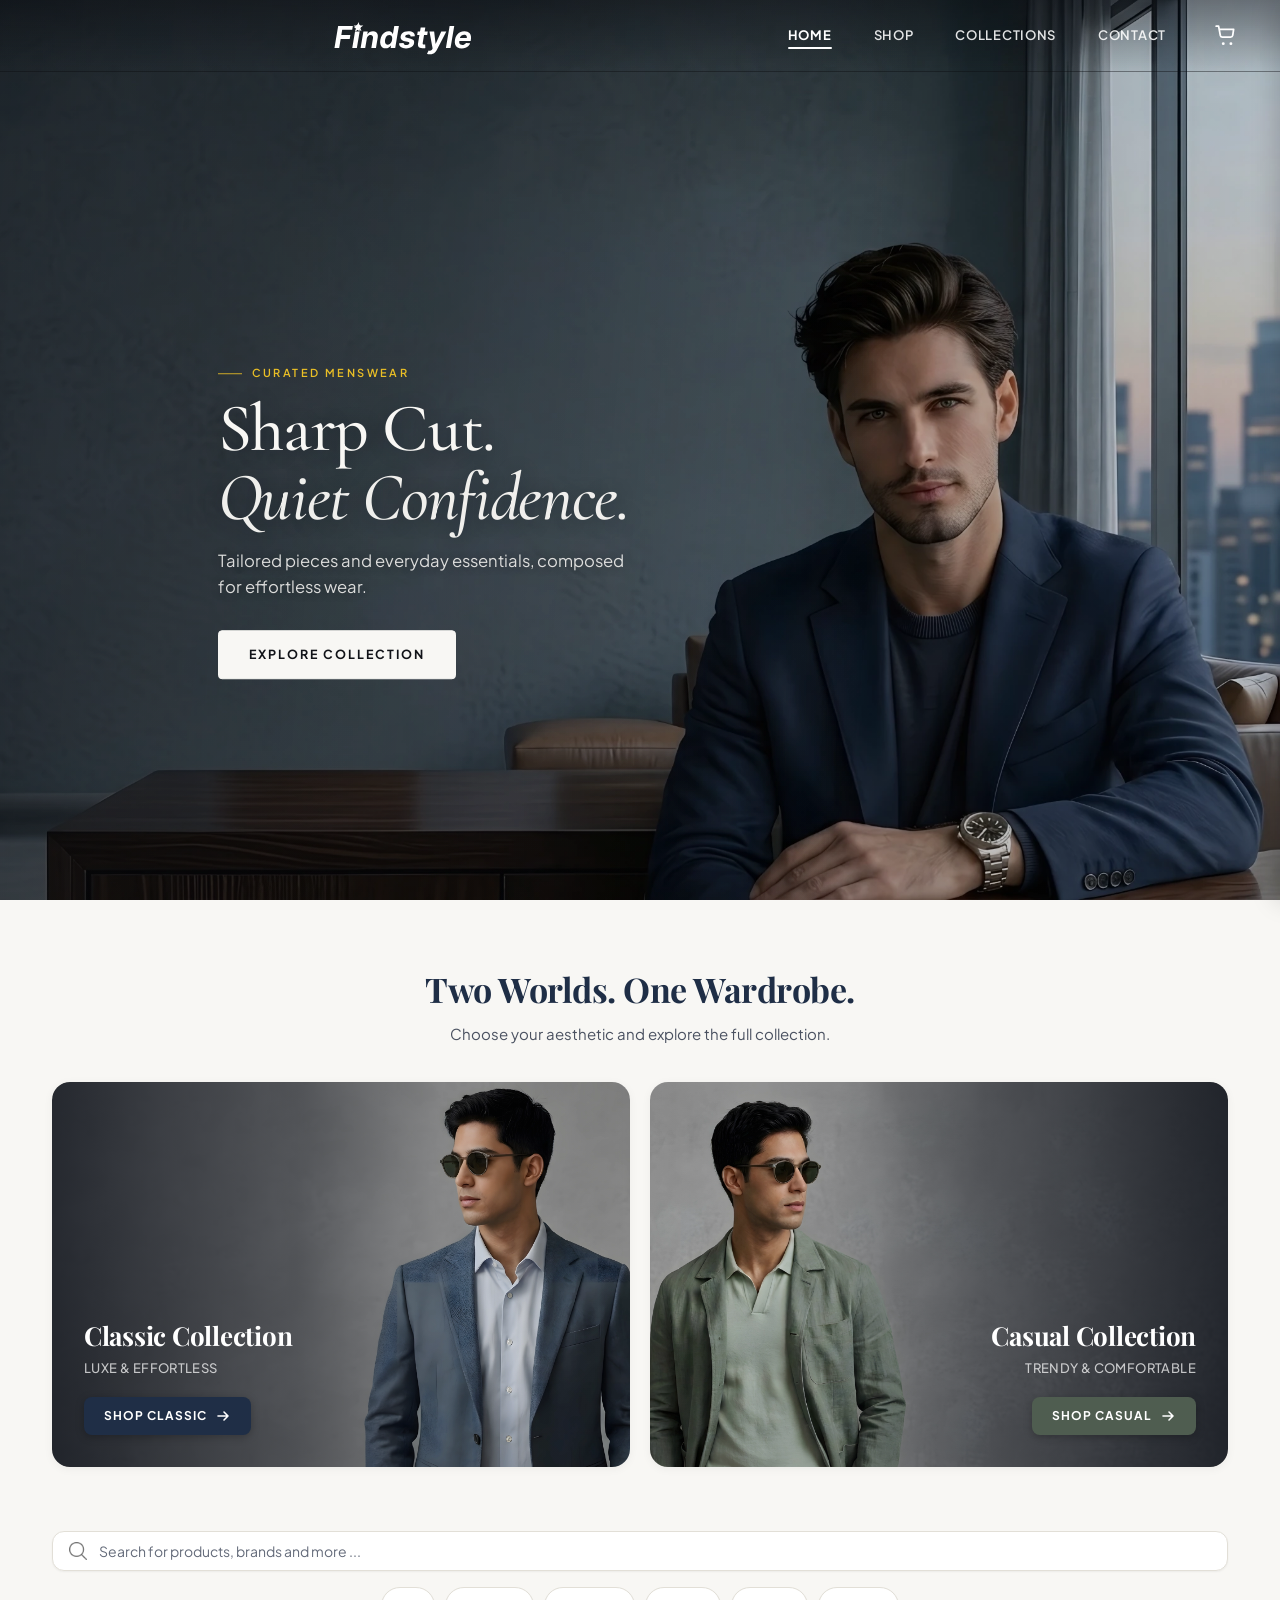
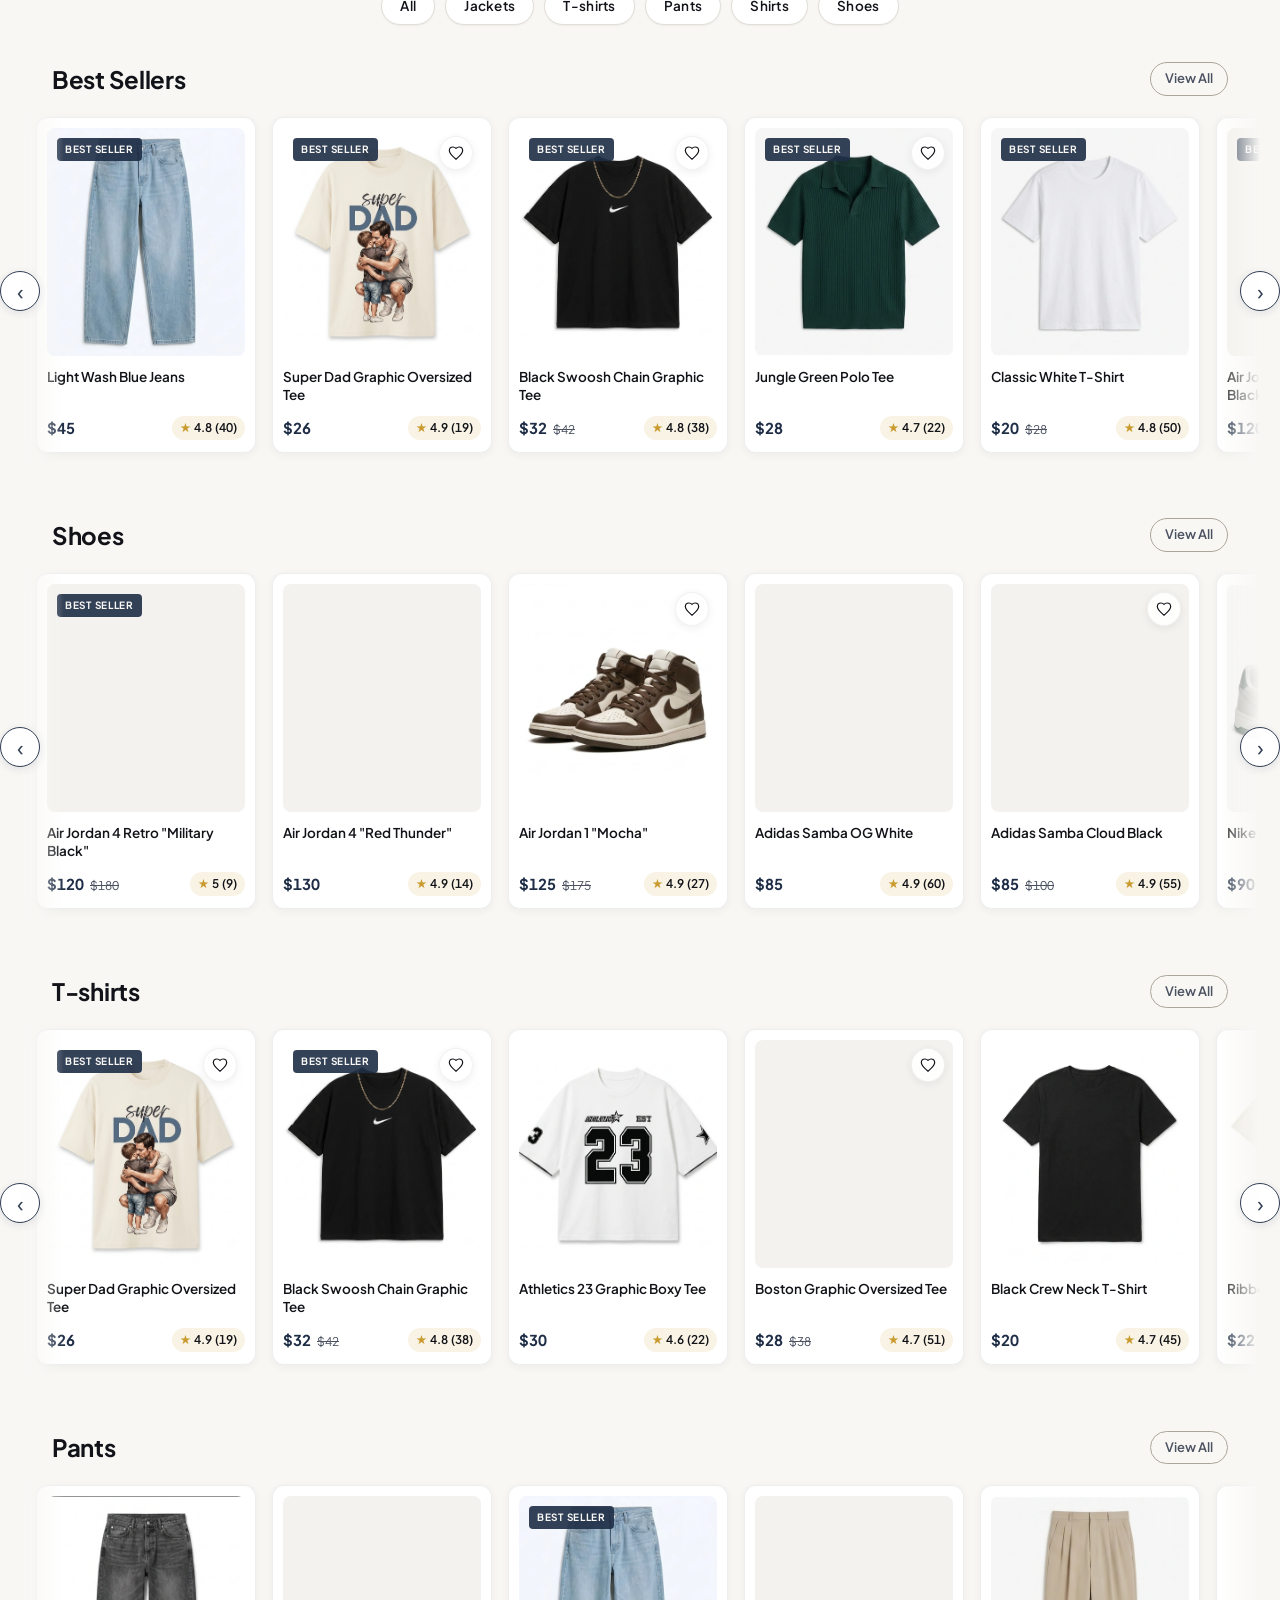
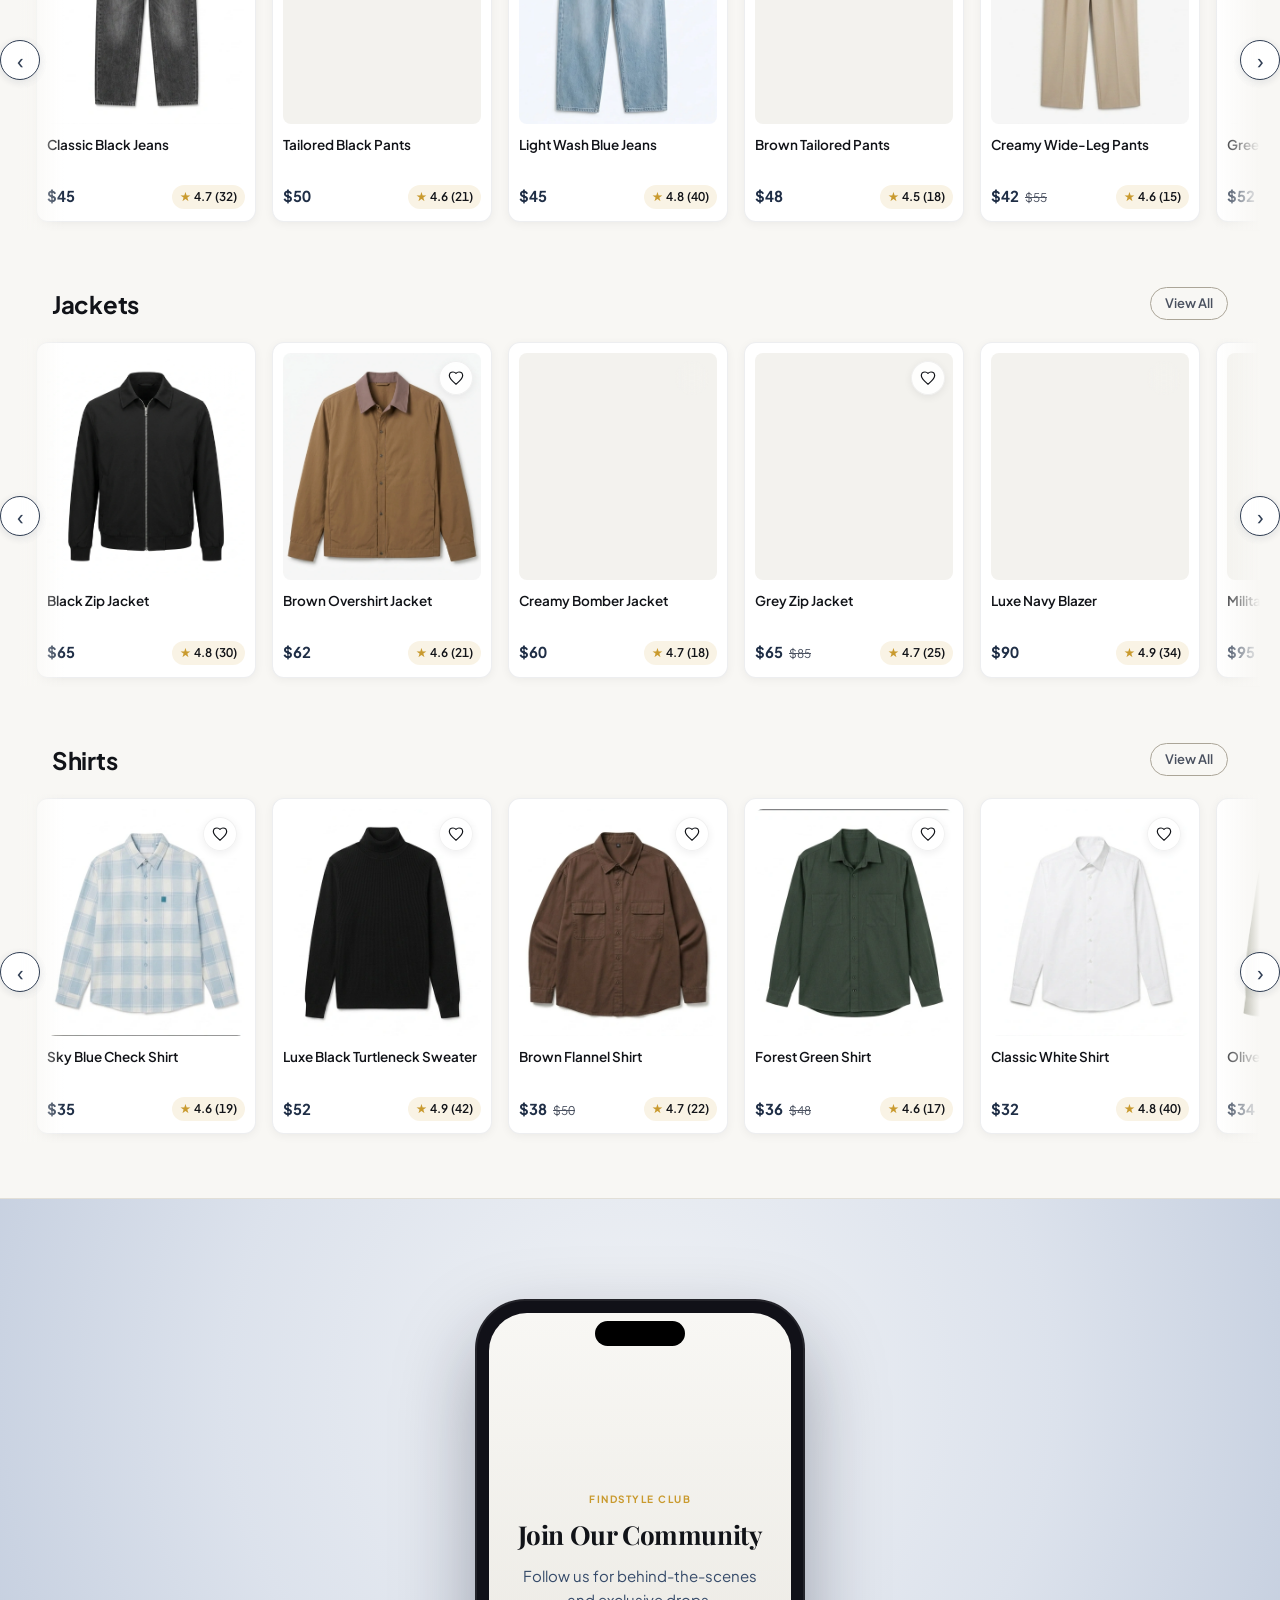
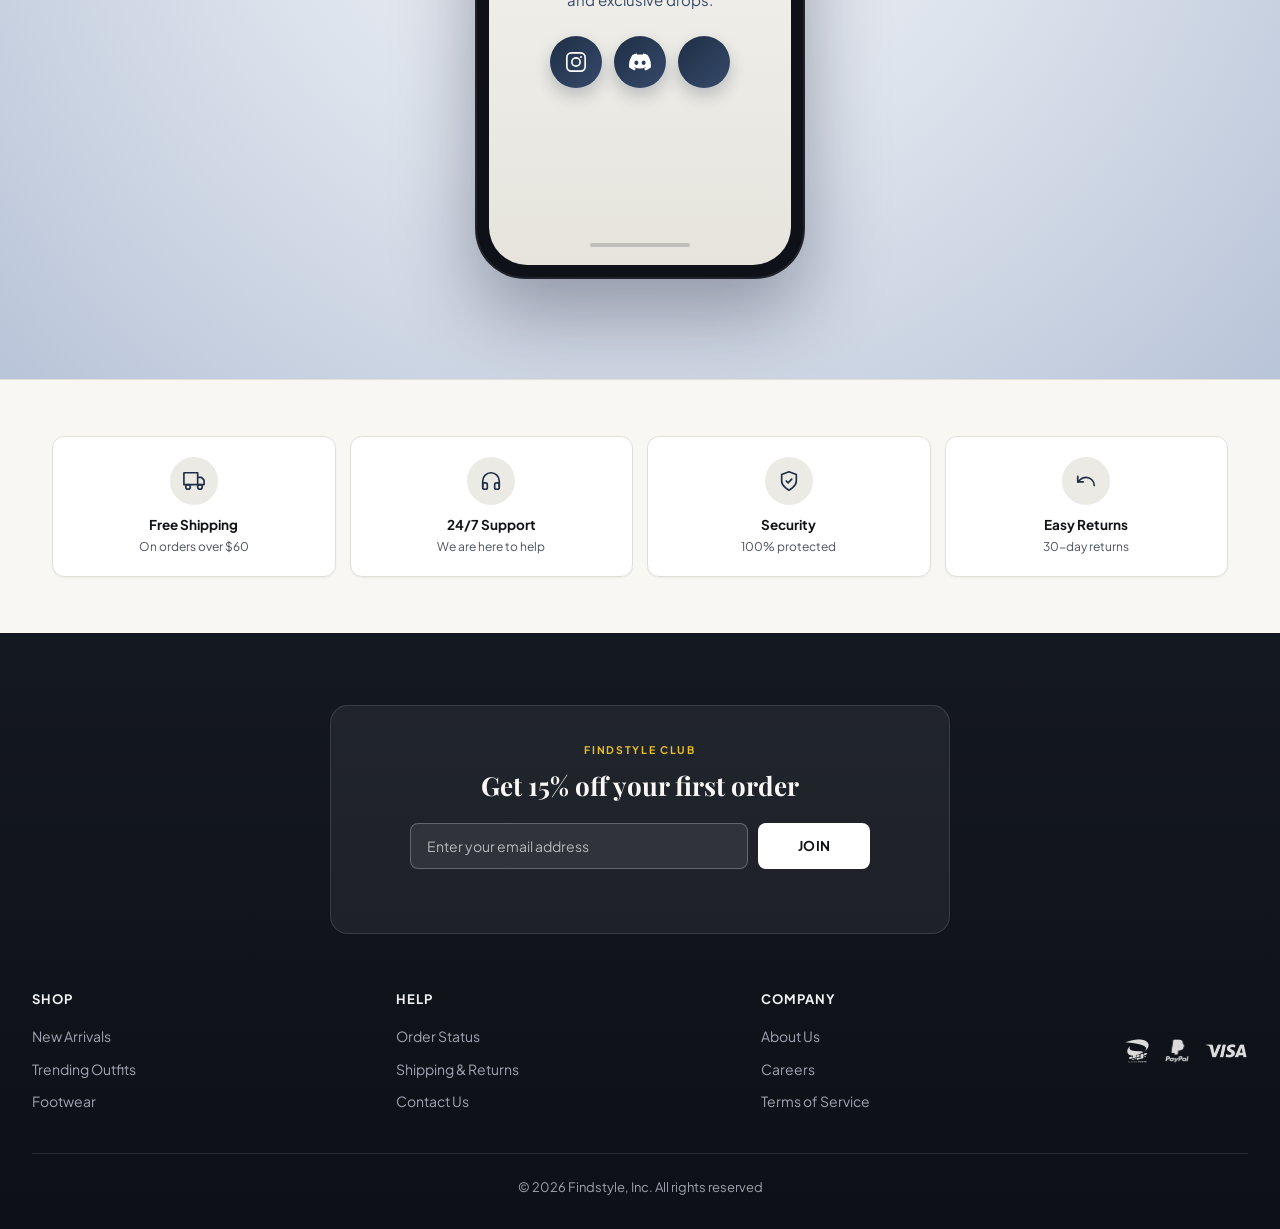
==== commit 665d328e: "chore: add favicon.svg, ignore .wrangler, and fix favicon links" ====
--- a/index.html
+++ b/index.html
@@ -40,7 +40,7 @@
     </script>
   <link rel="stylesheet" href="style.css" />
   <link rel="preload" as="image" href="img/hero/desktopHero.webp" fetchpriority="high" />
-  <link rel="icon" href="favicon.png" />
+  <link rel="icon" href="favicon.svg" type="image/svg+xml" />
   <link rel="preconnect" href="https://fonts.googleapis.com" />
   <link rel="preconnect" href="https://fonts.gstatic.com" crossorigin />
   <link
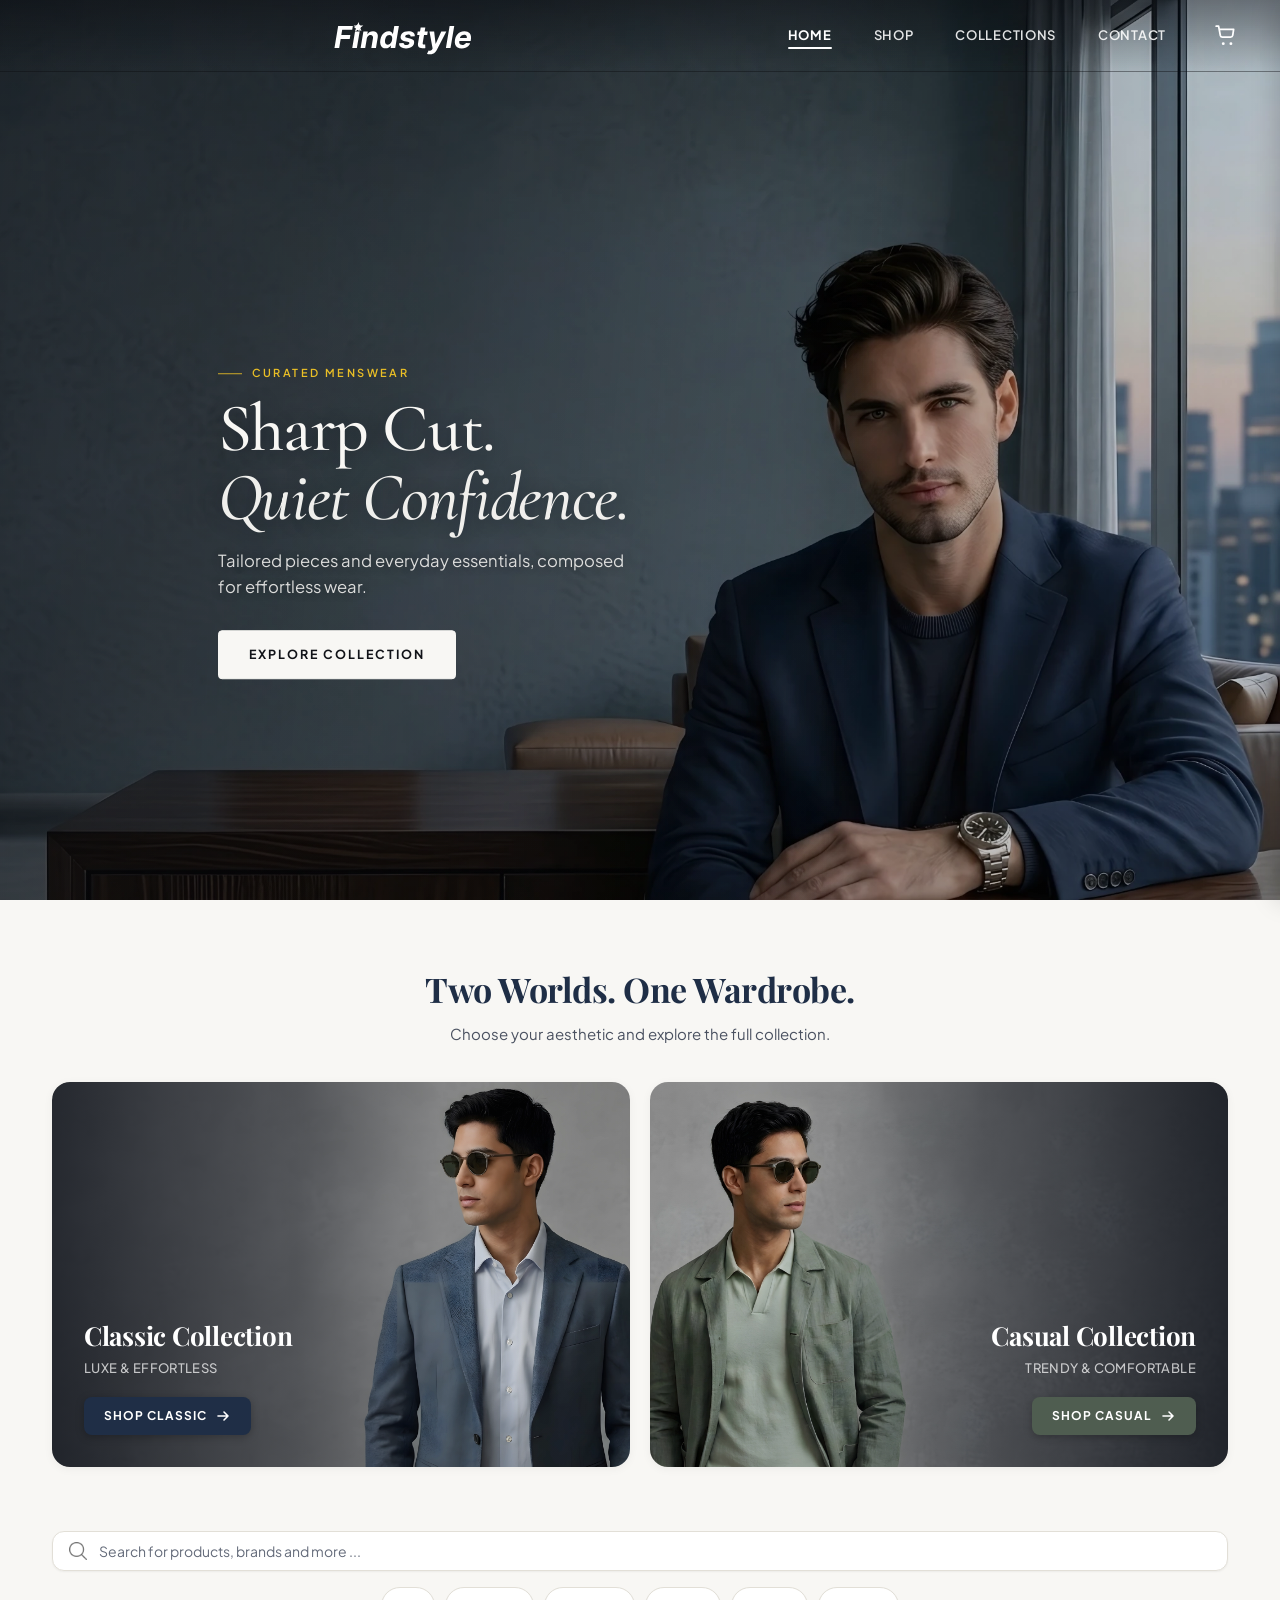
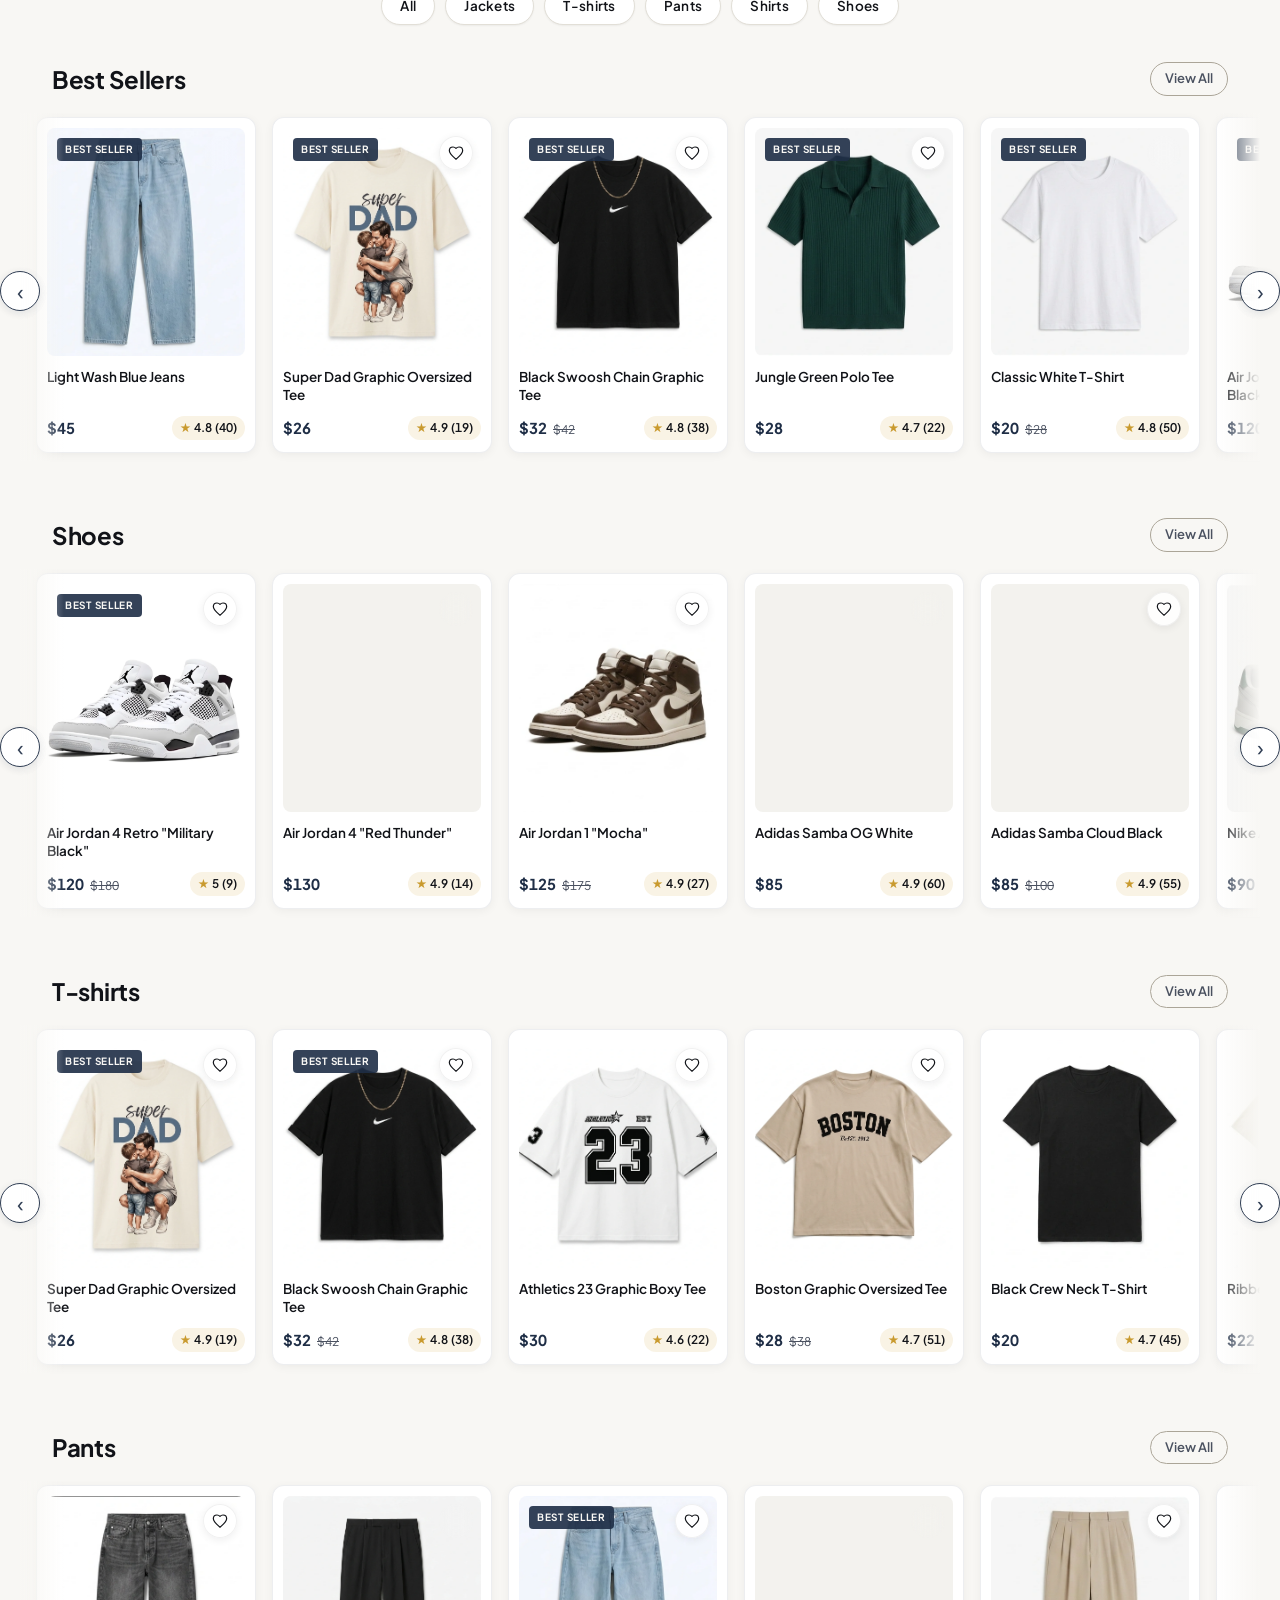
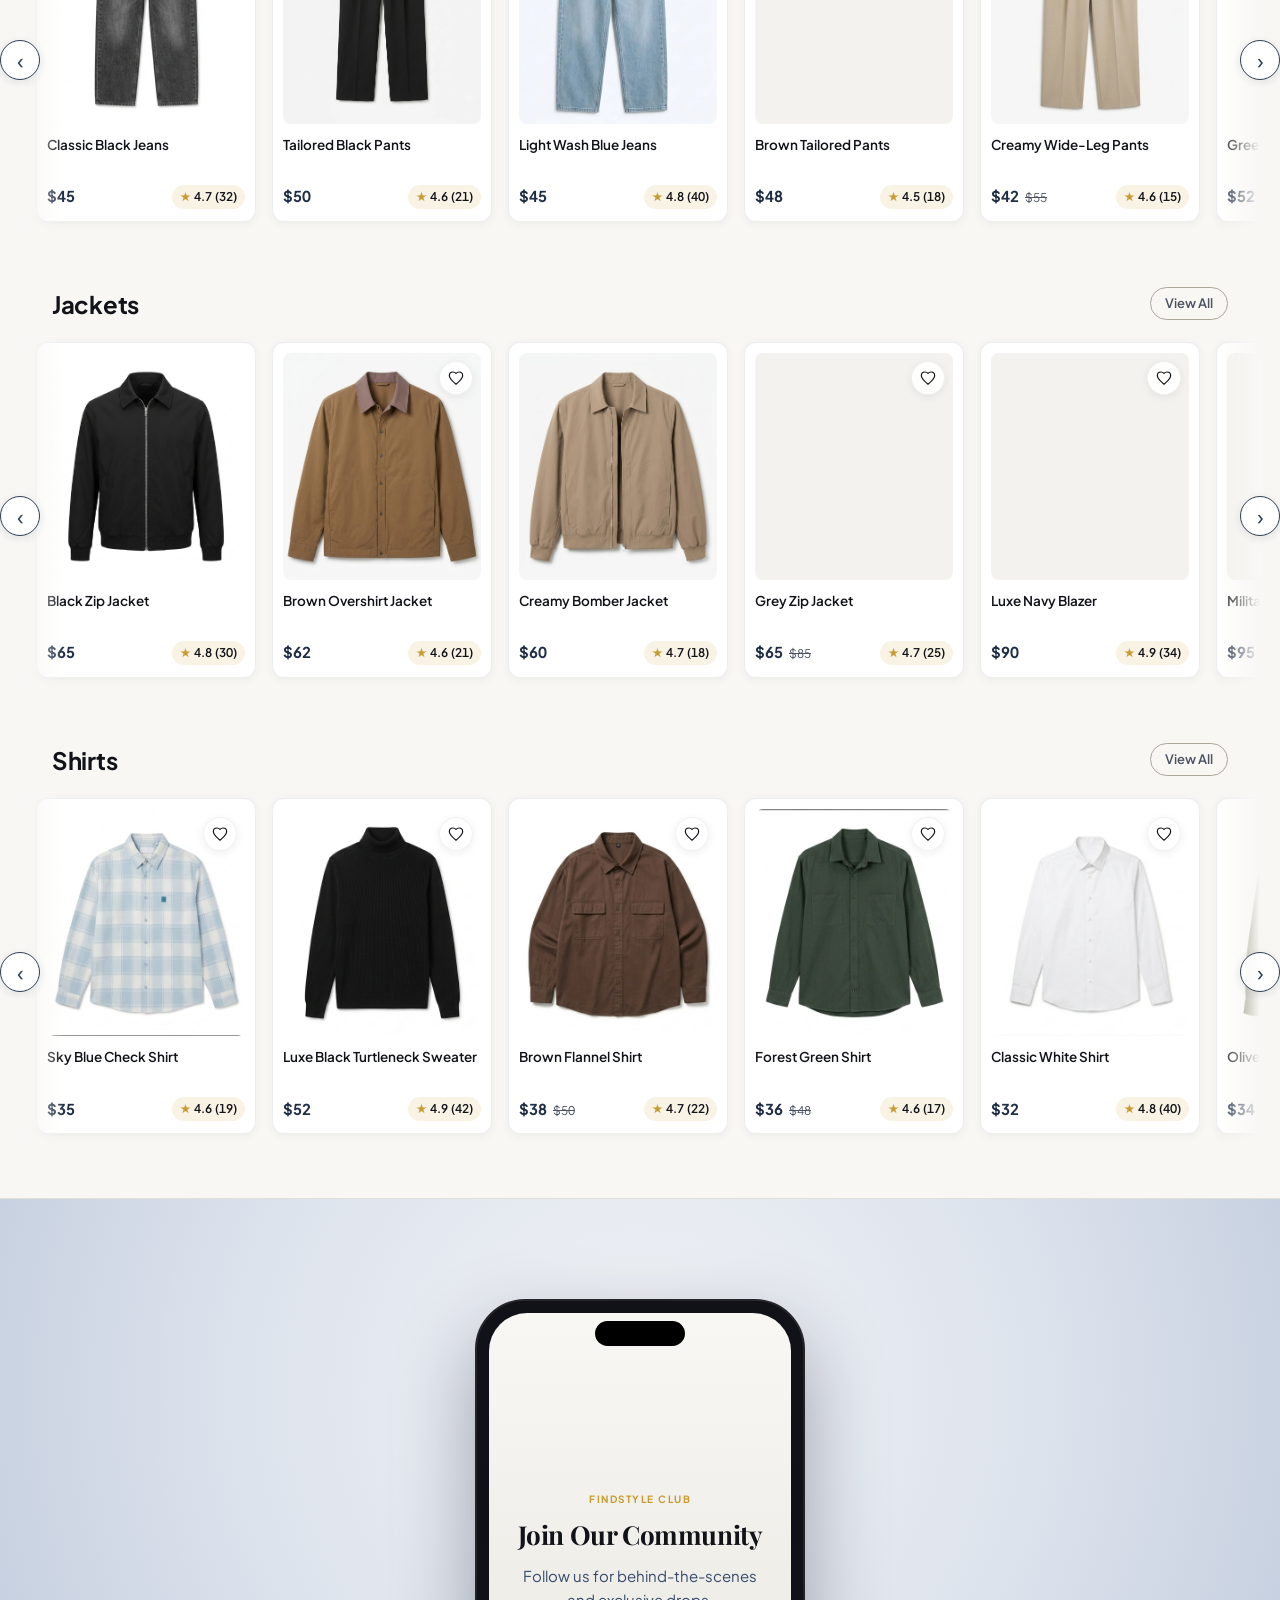
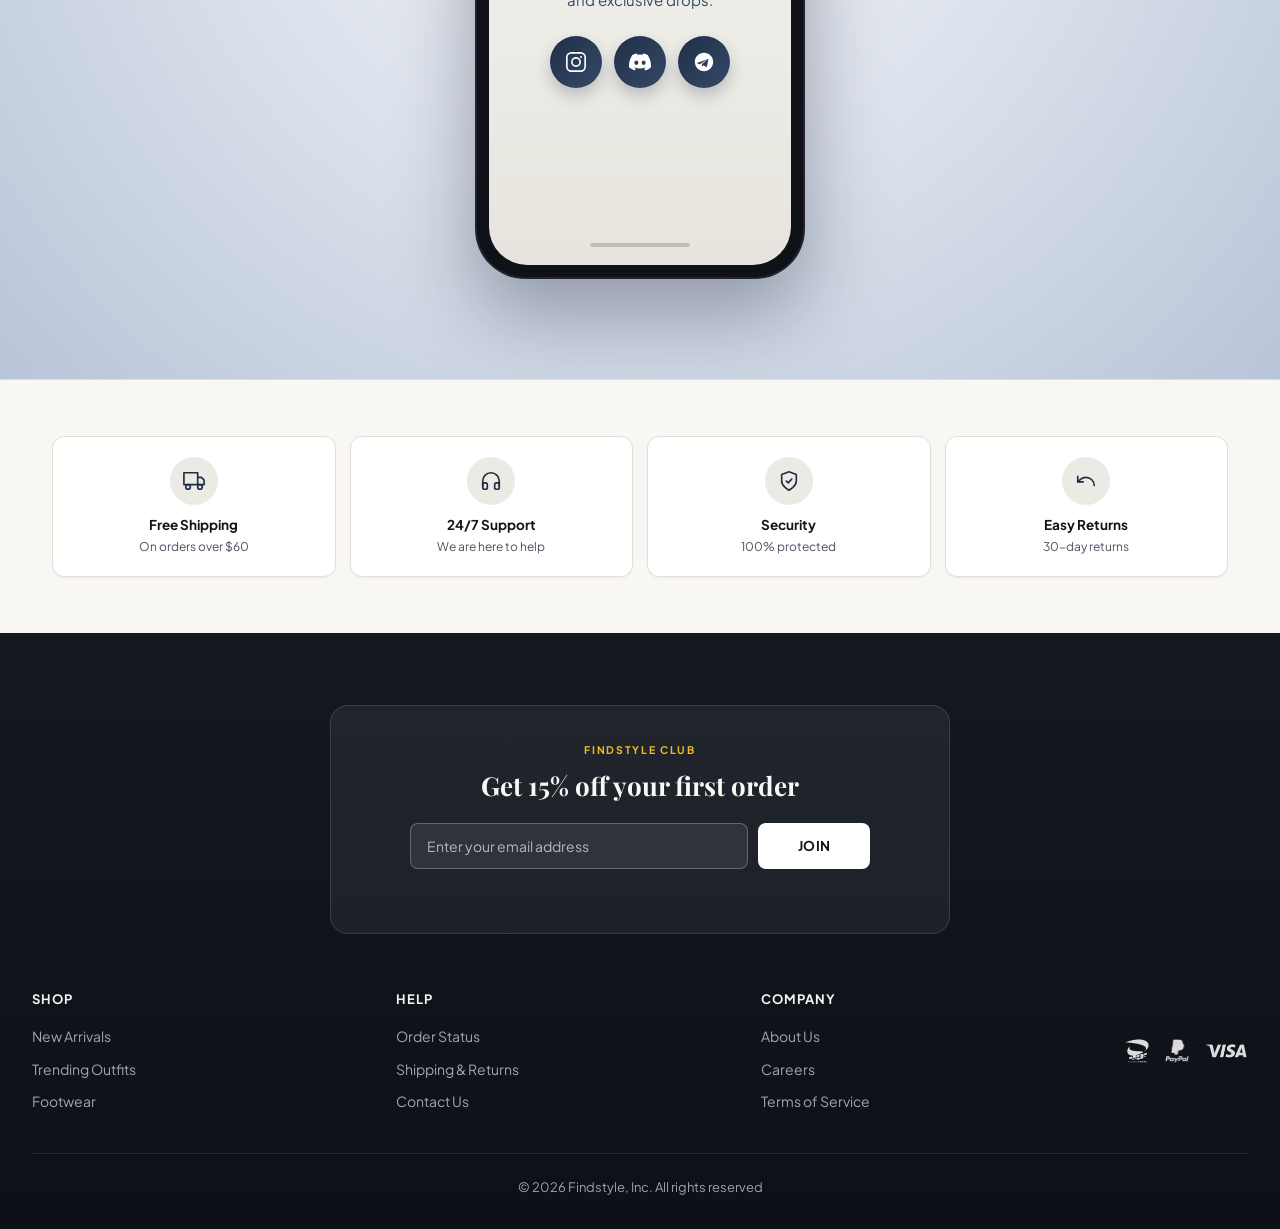
==== commit 6fdd5002: "chore: update social share preview image (og:image / twitter:image)" ====
--- a/index.html
+++ b/index.html
@@ -14,12 +14,12 @@
   <meta property="og:description"
     content="Discover modern, curated menswear at FindStyle. Explore premium denim, tailored pants, casual essentials, and complete styled outfits with instant WhatsApp ordering." />
   <meta property="og:url" content="https://nassim-dev1.github.io/findstyle-ecommerce/" />
-  <meta property="og:image" content="https://nassim-dev1.github.io/findstyle-ecommerce/img/hero/desktopHero.webp" />
+  <meta property="og:image" content="https://findstyle.pages.dev/img/hero/og-preview.png" />
   <meta name="twitter:card" content="summary_large_image" />
   <meta name="twitter:title" content="FindStyle â€” Modern Menswear & Curated Outfits" />
   <meta name="twitter:description"
     content="Discover modern, curated menswear at FindStyle. Explore premium denim, tailored pants, casual essentials, and complete styled outfits with instant WhatsApp ordering." />
-  <meta name="twitter:image" content="https://nassim-dev1.github.io/findstyle-ecommerce/img/hero/desktopHero.webp" />
+  <meta name="twitter:image" content="https://findstyle.pages.dev/img/hero/og-preview.png" />
   <script type="application/ld+json">
       {
         "@context": "https://schema.org",
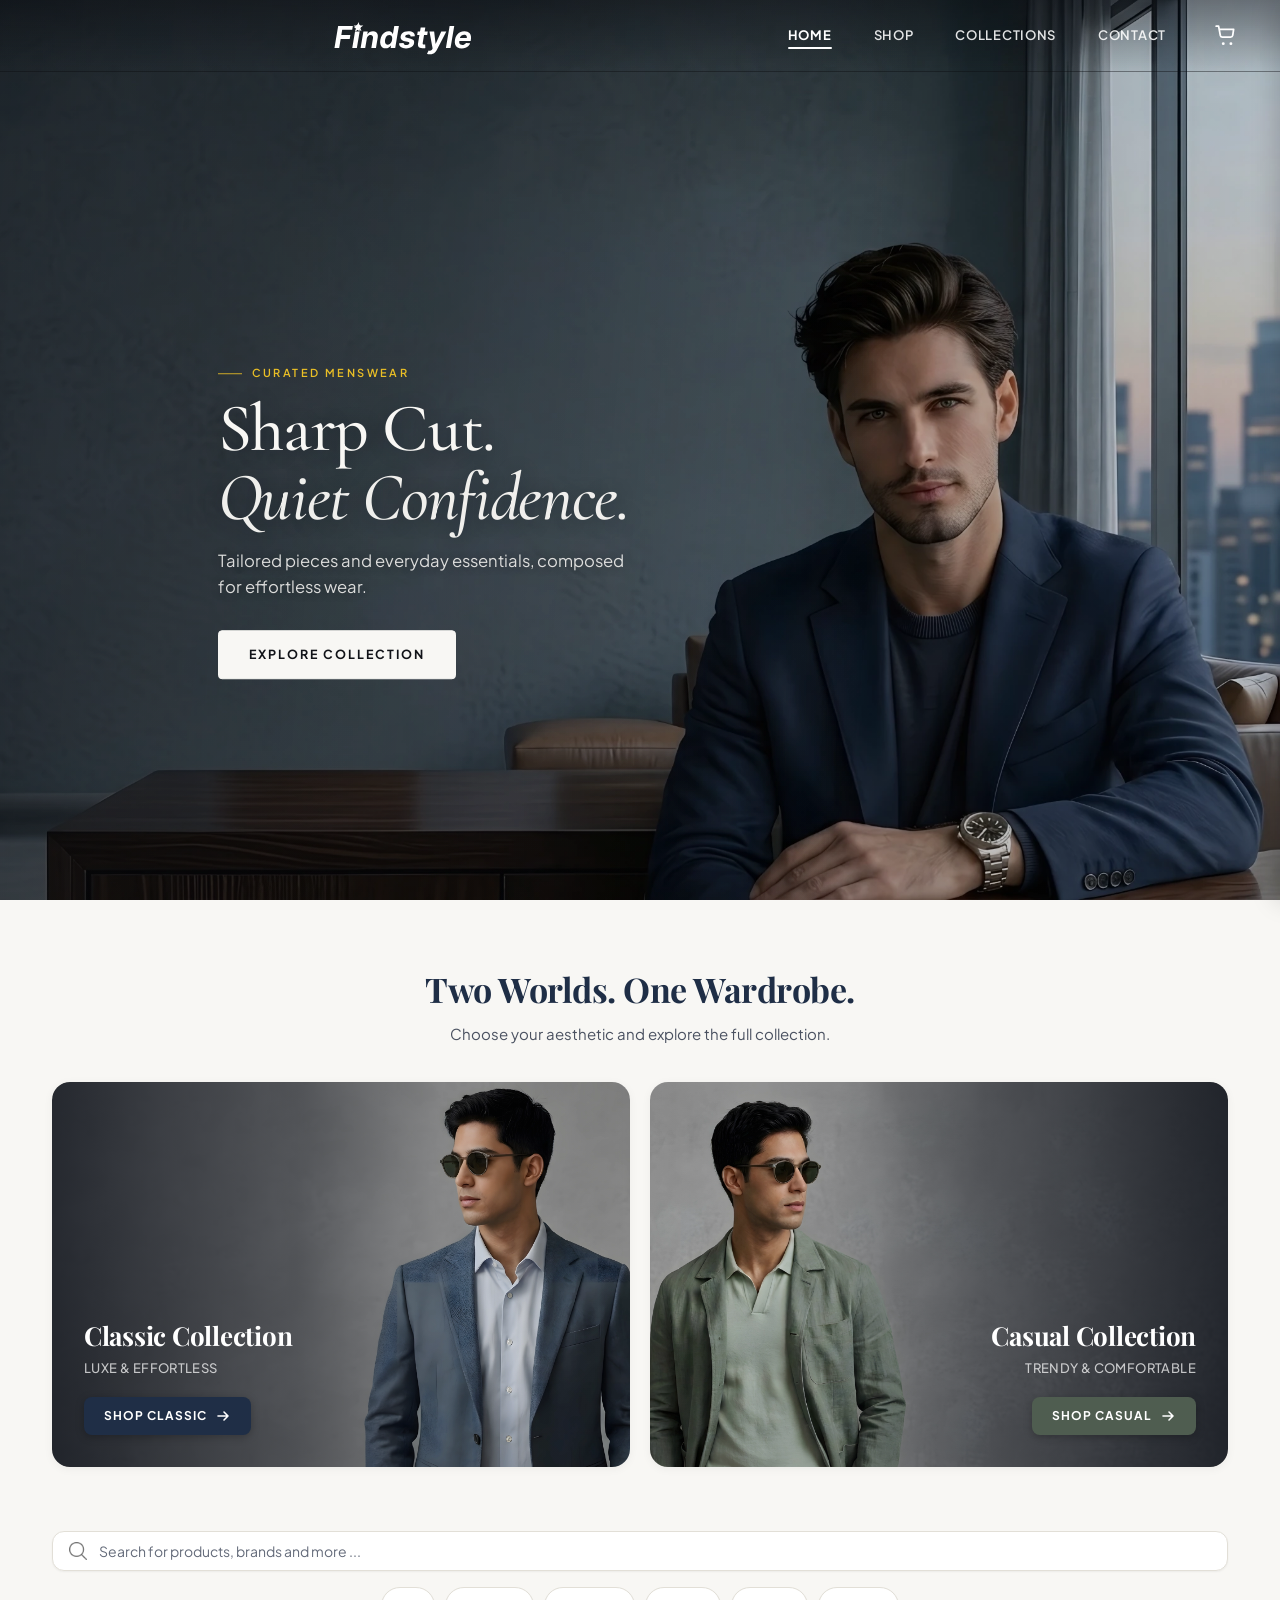
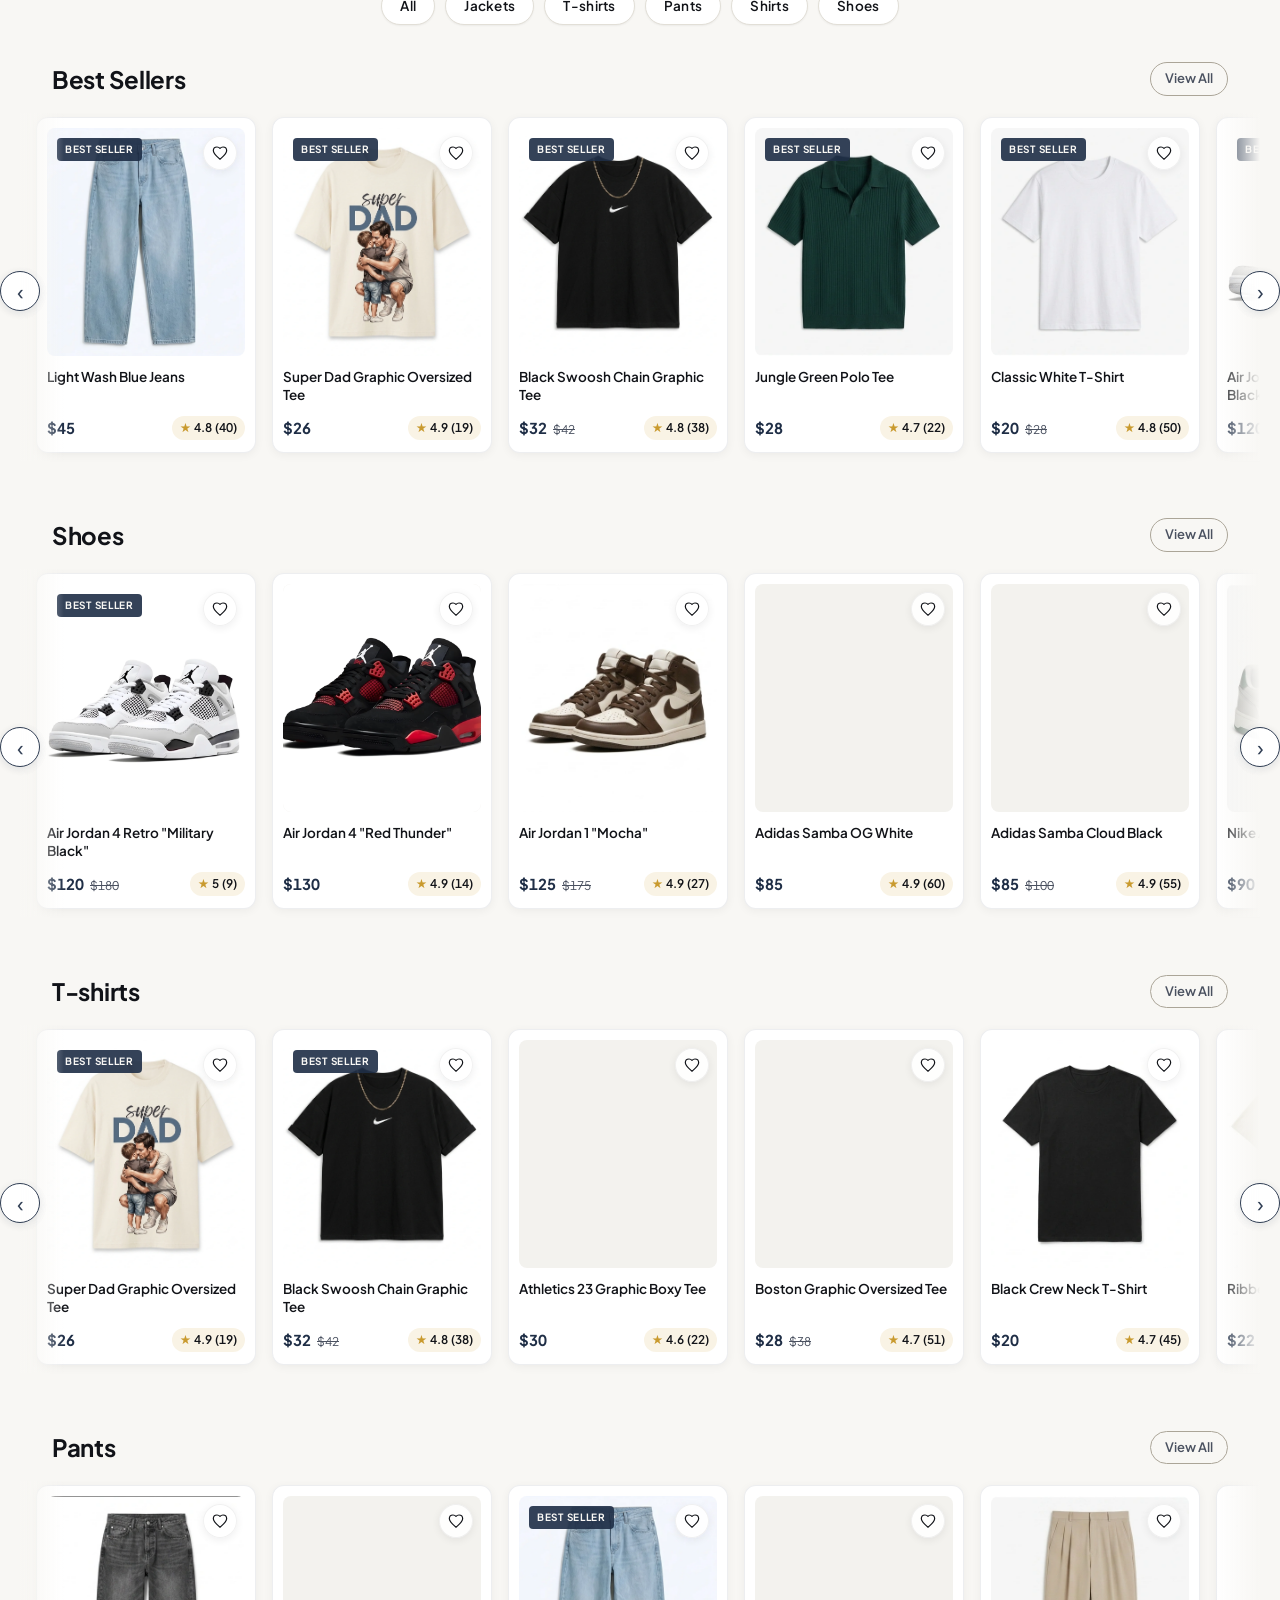
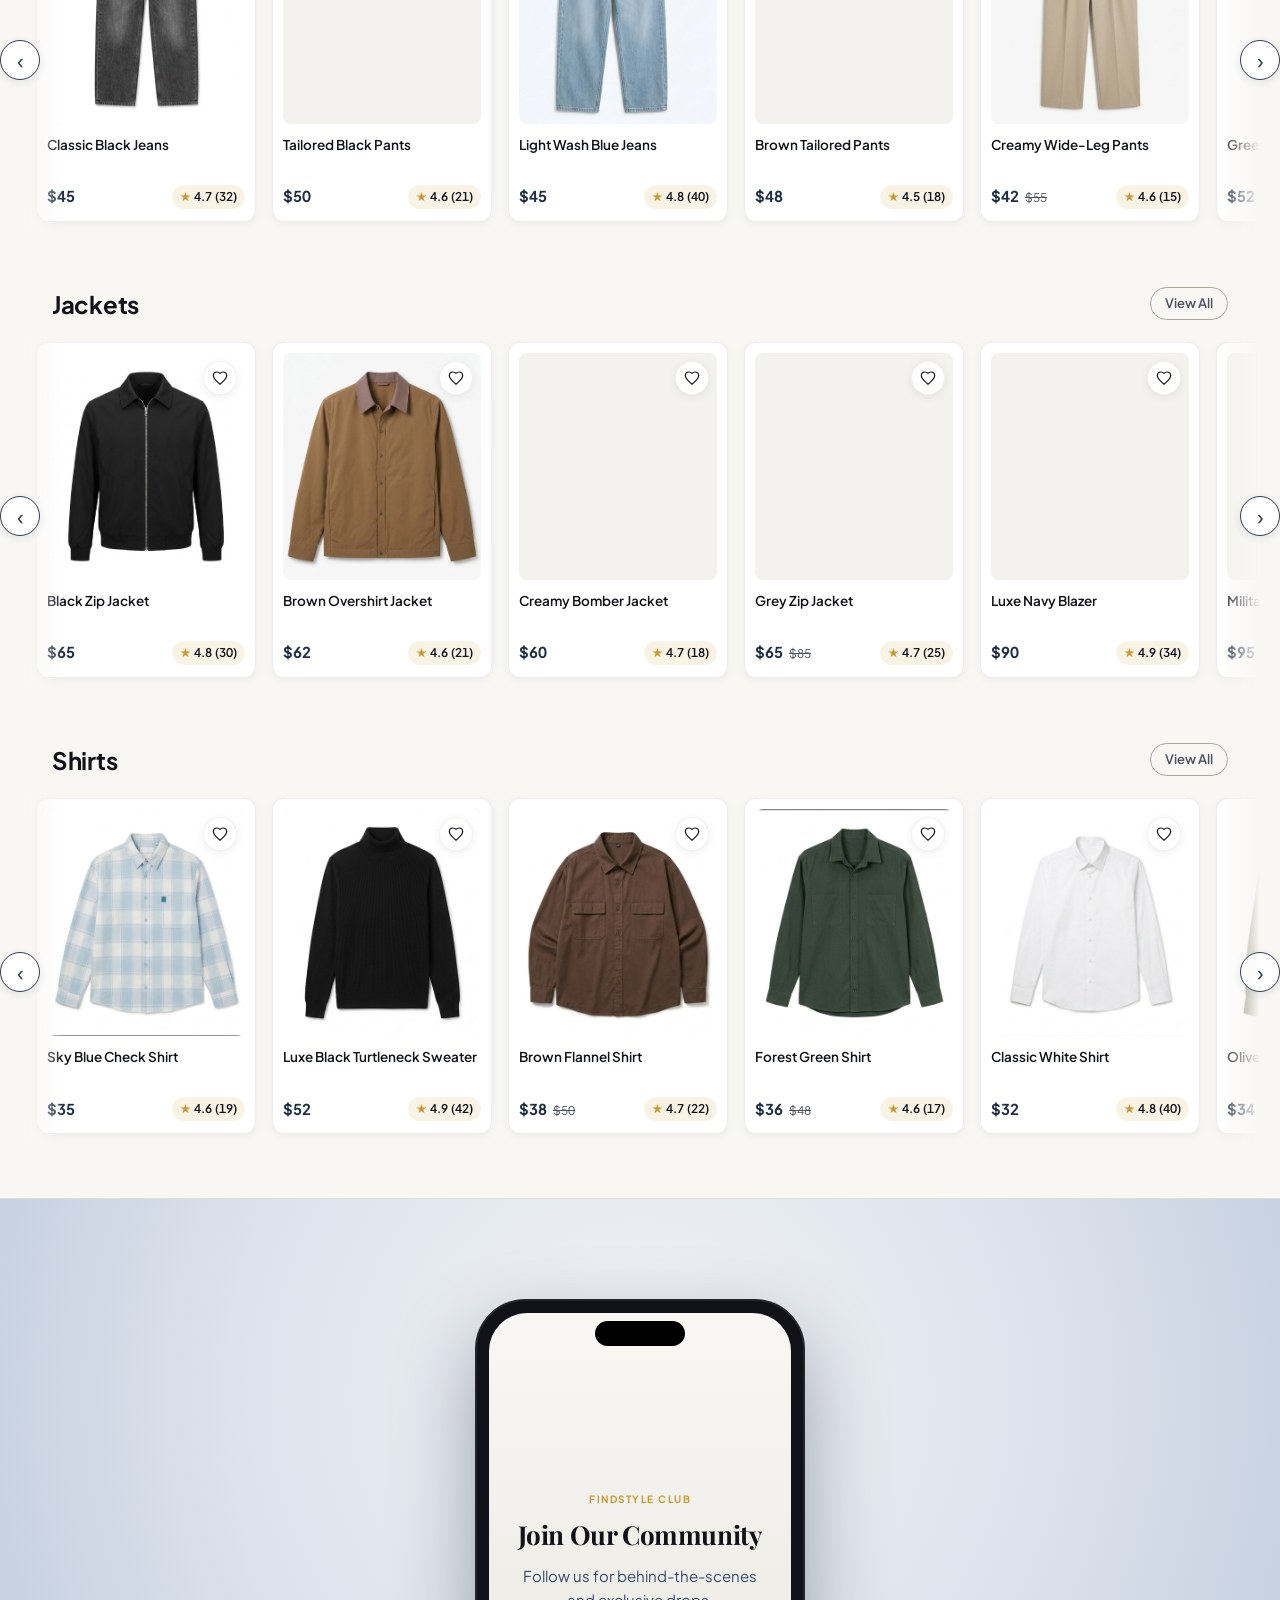
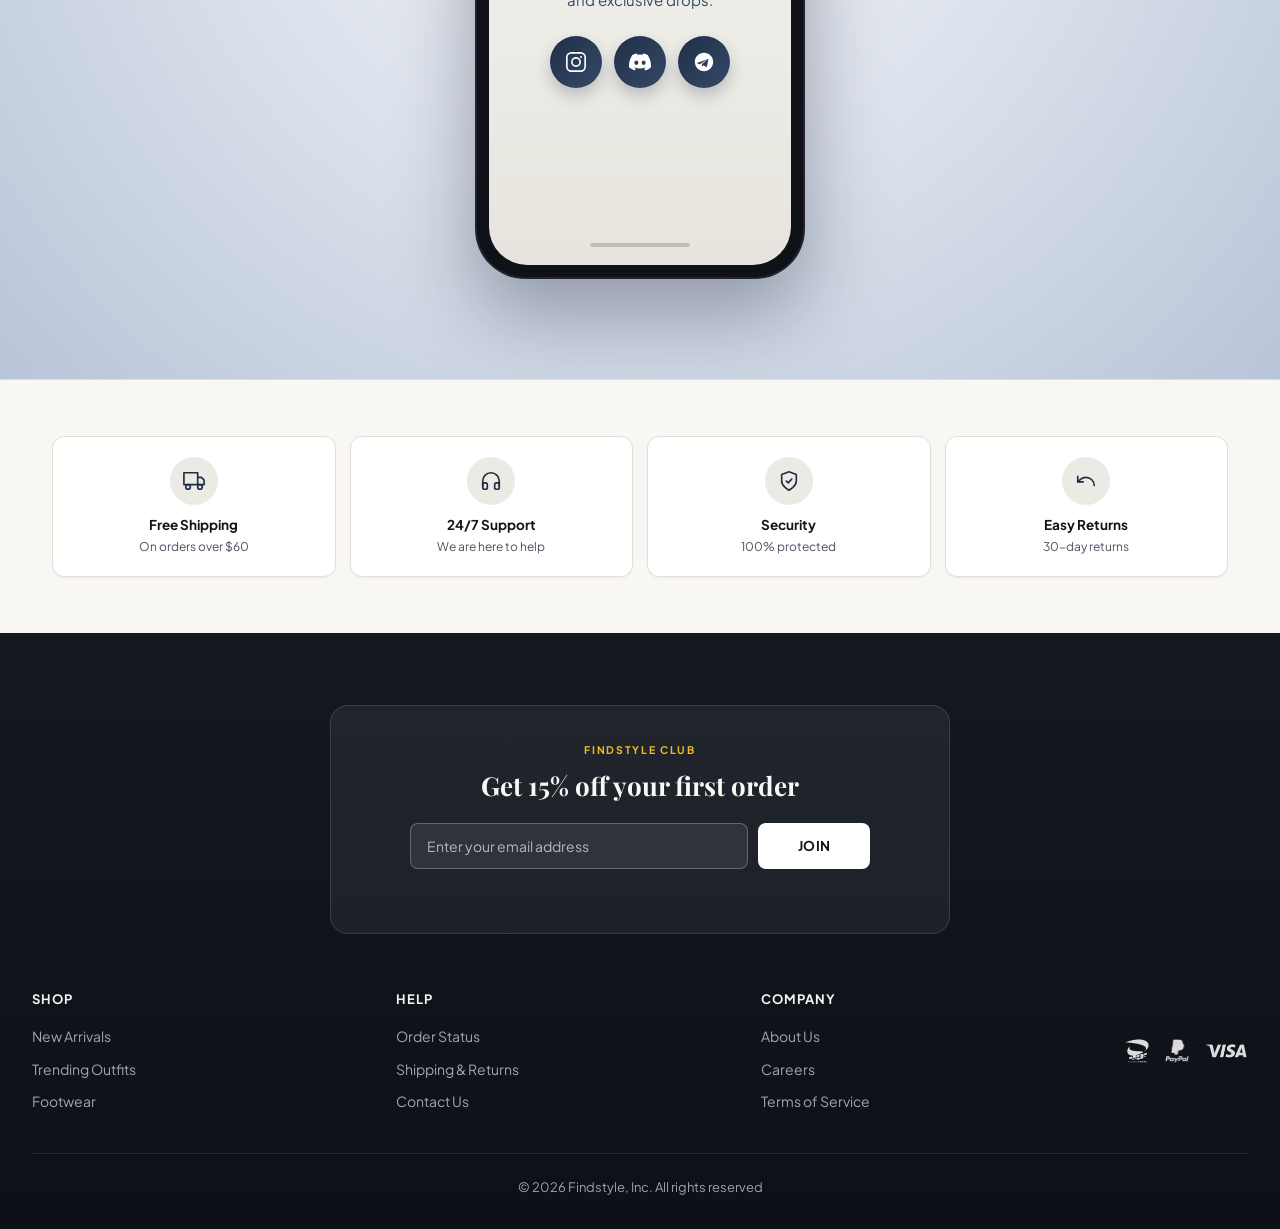
==== commit e9c8d905: "chore: use custom luxury FindStyle brand banner for social preview" ====
--- a/index.html
+++ b/index.html
@@ -14,12 +14,12 @@
   <meta property="og:description"
     content="Discover modern, curated menswear at FindStyle. Explore premium denim, tailored pants, casual essentials, and complete styled outfits with instant WhatsApp ordering." />
   <meta property="og:url" content="https://nassim-dev1.github.io/findstyle-ecommerce/" />
-  <meta property="og:image" content="https://findstyle.pages.dev/img/hero/og-preview.png" />
+  <meta property="og:image" content="https://findstyle.pages.dev/img/hero/og-preview.jpg" />
   <meta name="twitter:card" content="summary_large_image" />
   <meta name="twitter:title" content="FindStyle â€” Modern Menswear & Curated Outfits" />
   <meta name="twitter:description"
     content="Discover modern, curated menswear at FindStyle. Explore premium denim, tailored pants, casual essentials, and complete styled outfits with instant WhatsApp ordering." />
-  <meta name="twitter:image" content="https://findstyle.pages.dev/img/hero/og-preview.png" />
+  <meta name="twitter:image" content="https://findstyle.pages.dev/img/hero/og-preview.jpg" />
   <script type="application/ld+json">
       {
         "@context": "https://schema.org",
